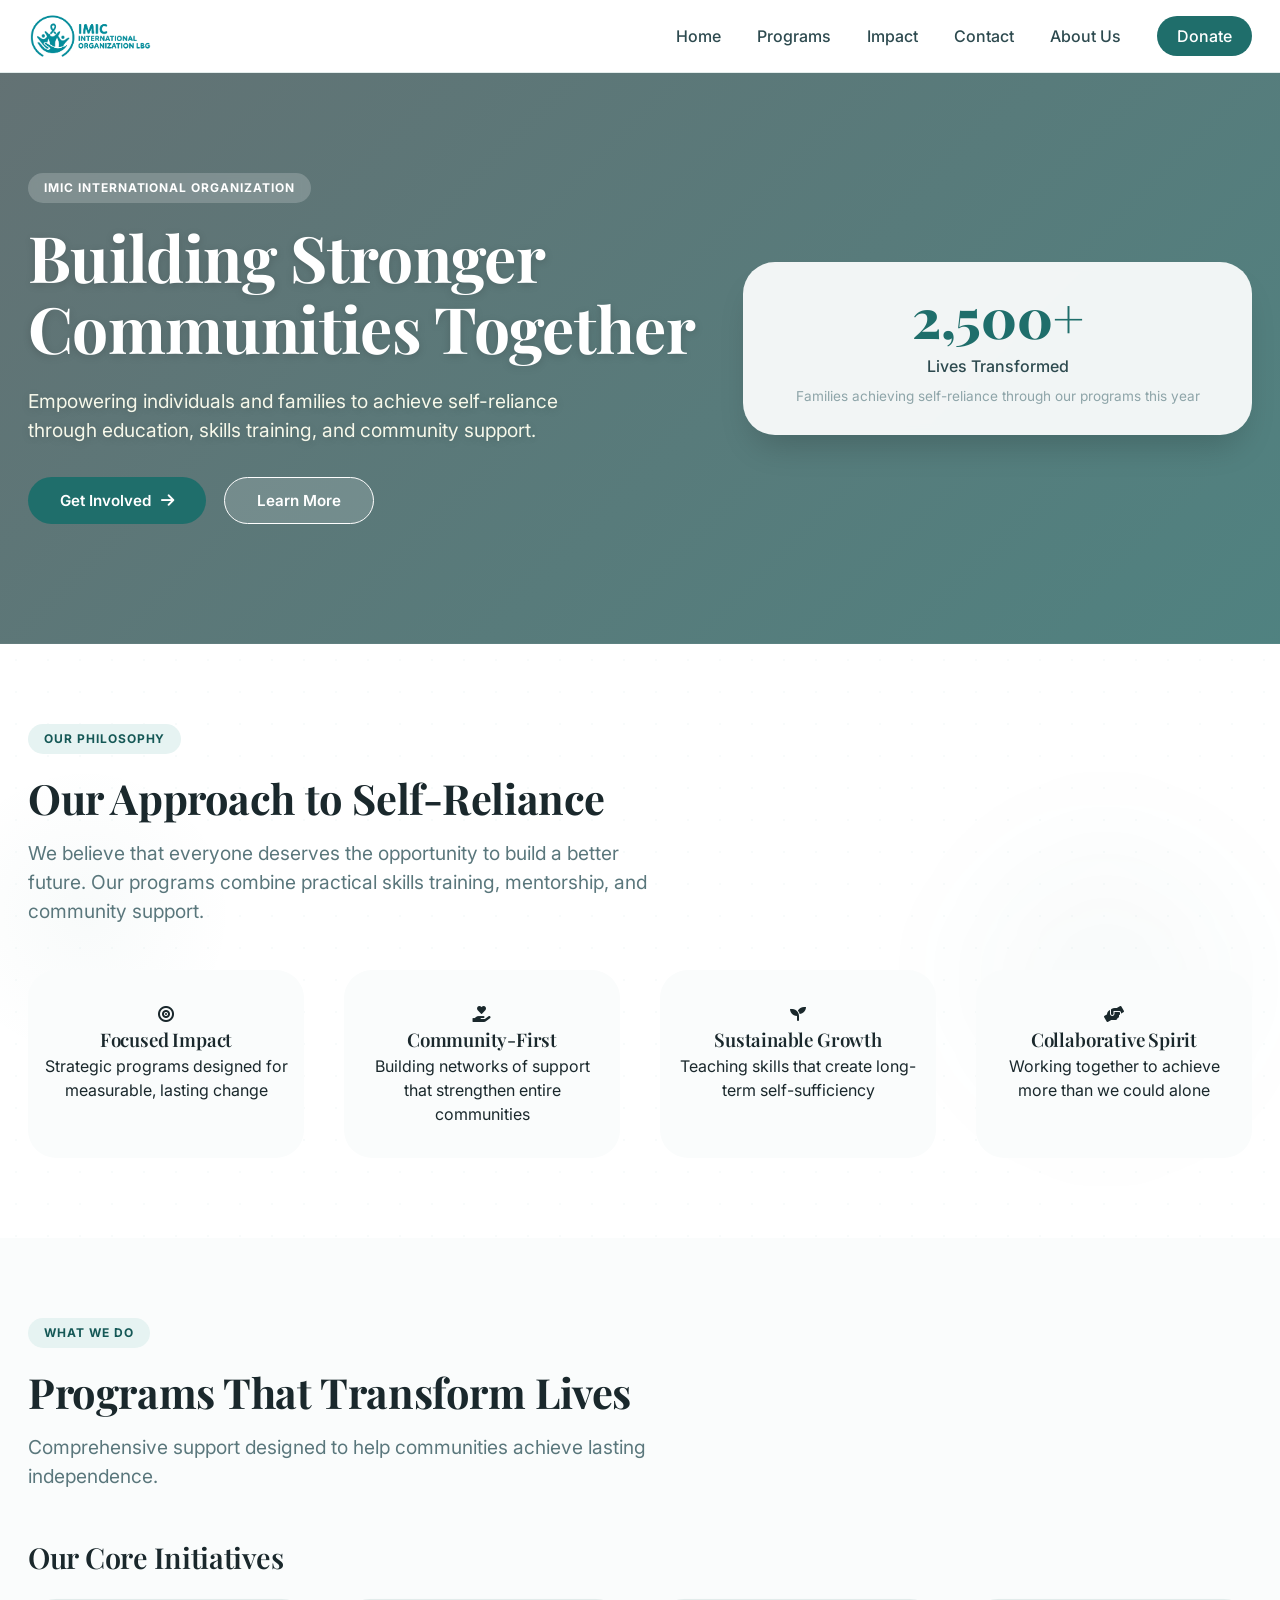
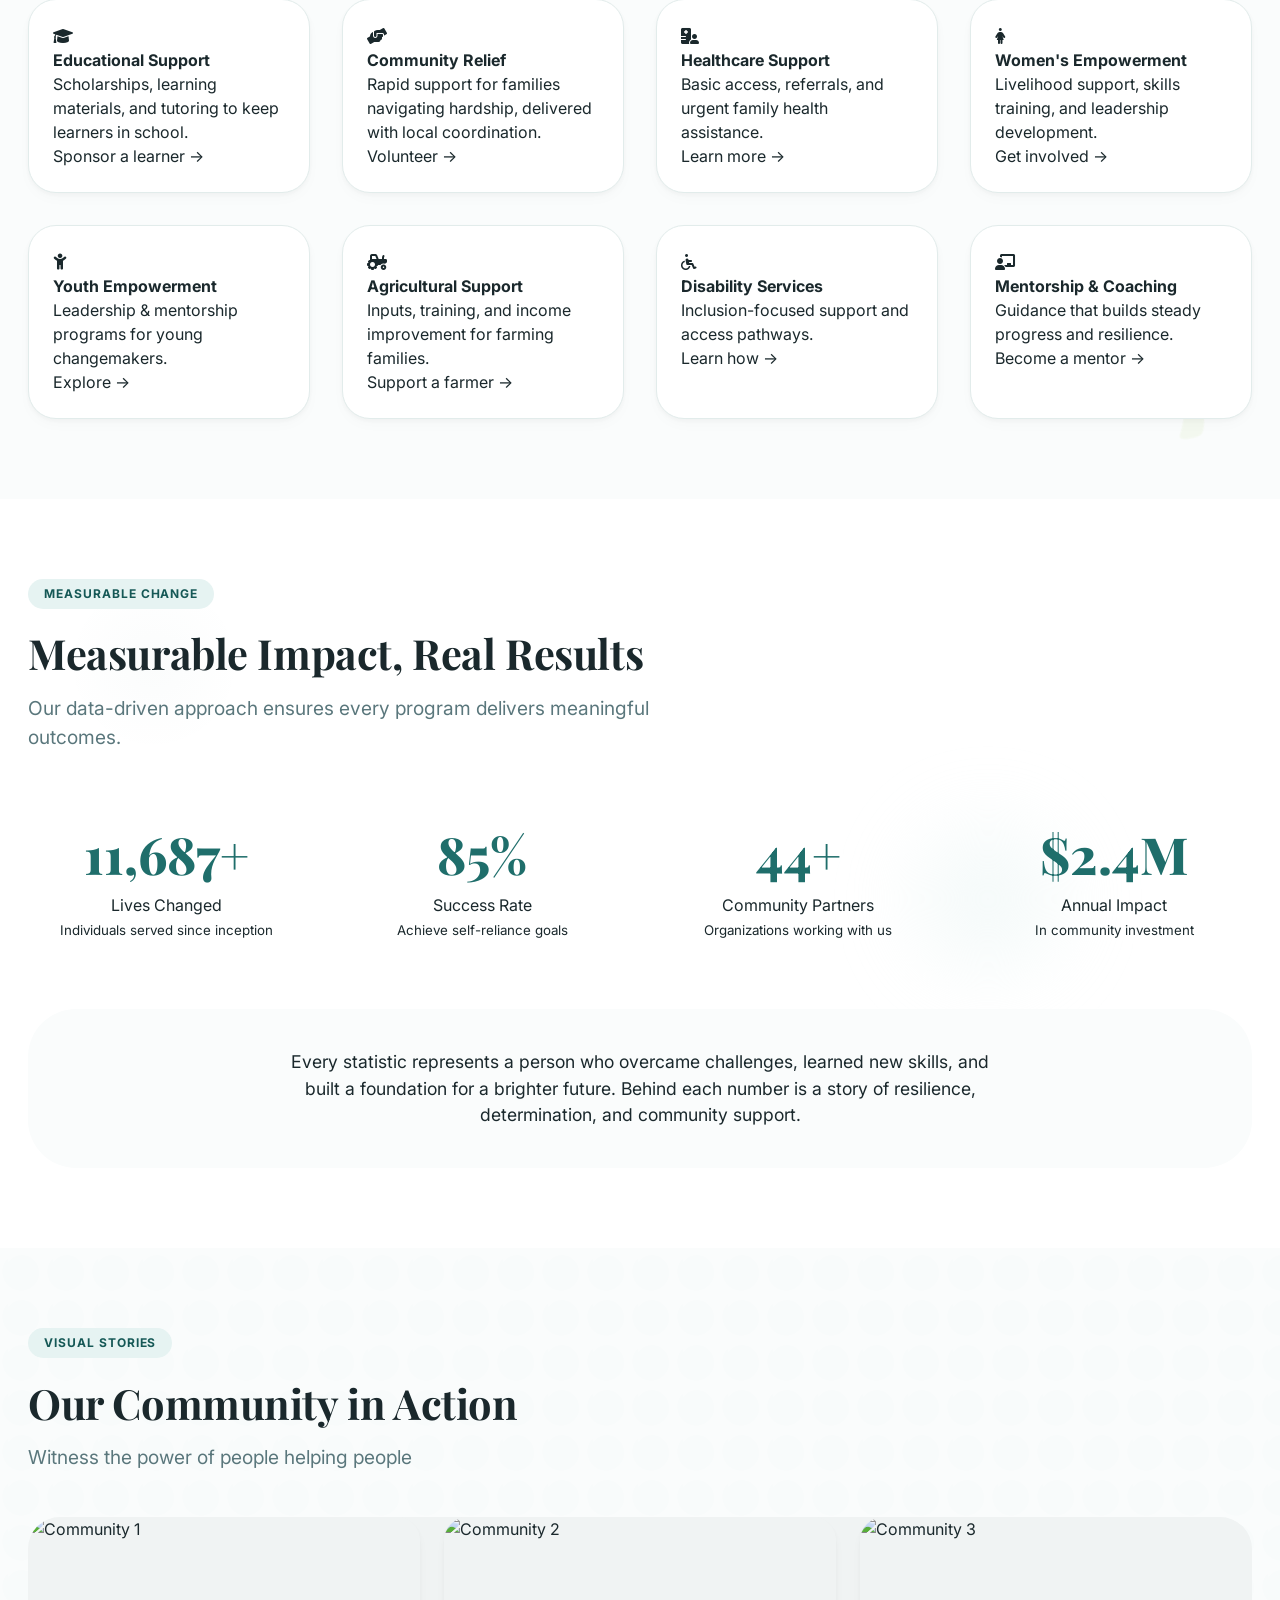
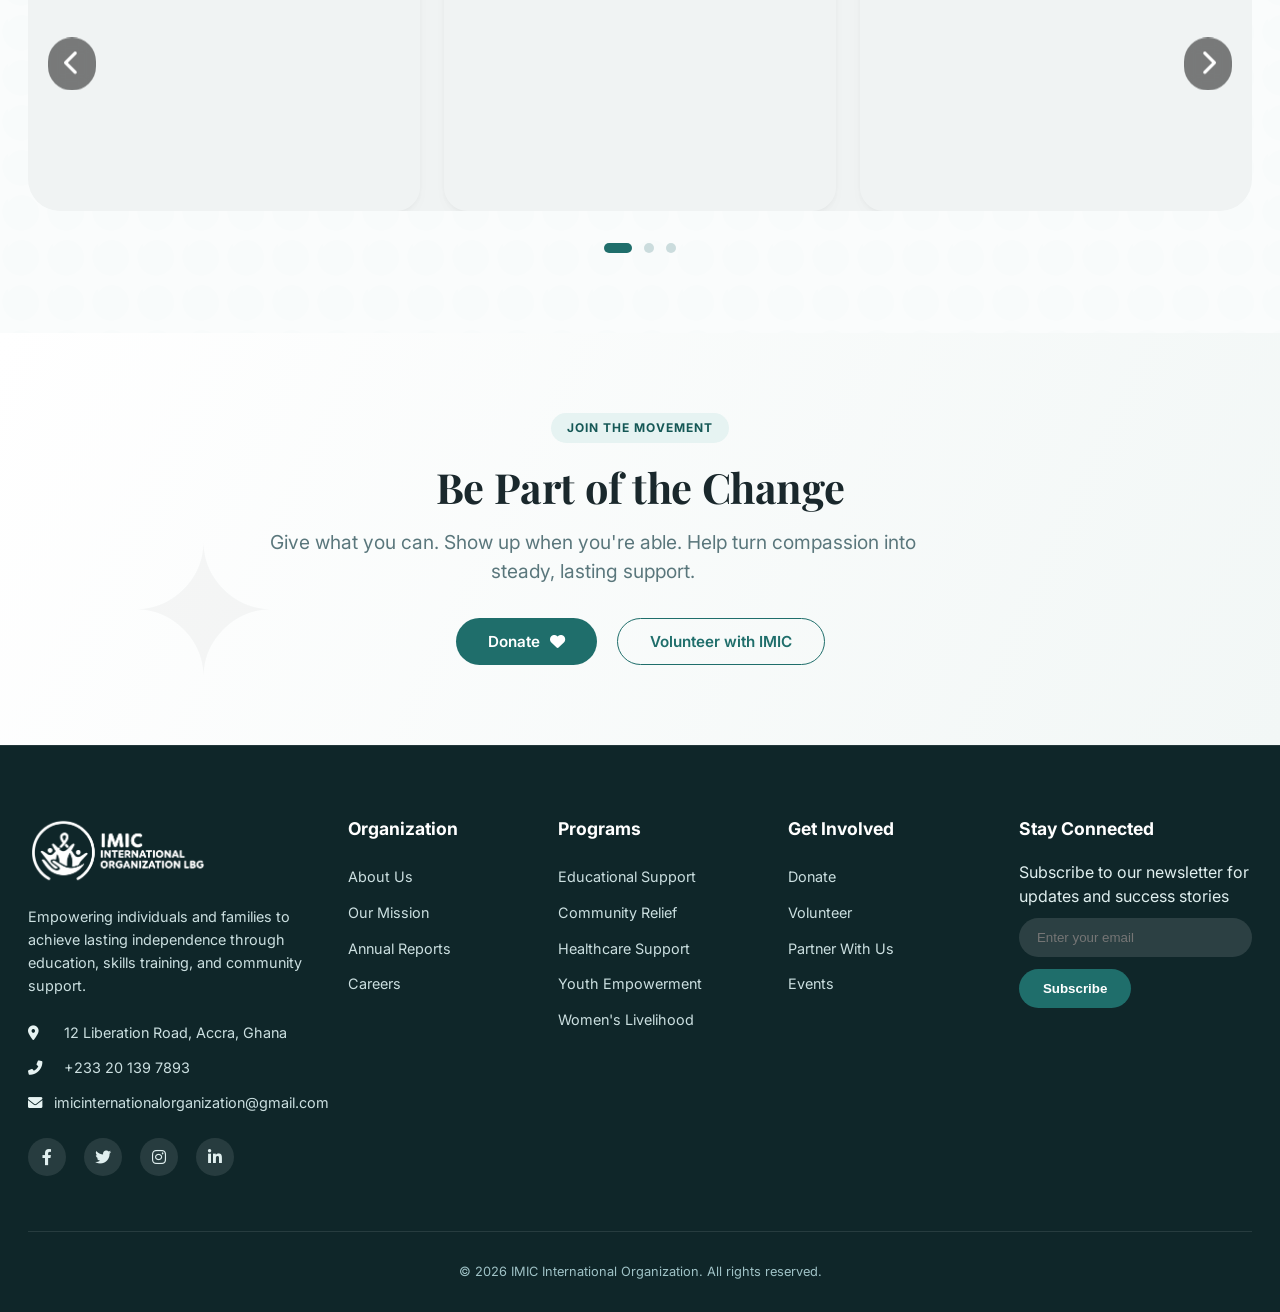
==== index.html @ 5705b81e "v1 of v1" ====
<!DOCTYPE html>
<html lang="en">
<head>
  <meta charset="UTF-8" />
  <meta name="viewport" content="width=device-width, initial-scale=1.0, viewport-fit=cover" />
  <meta name="description" content="IMIC International Organization — Building self-reliance and transforming lives through education, healthcare, and community-driven support." />
  <title>IMIC | Building Stronger Communities Together</title>

  <!-- Google Fonts + Font Awesome -->
  <link rel="preconnect" href="https://fonts.googleapis.com">
  <link rel="preconnect" href="https://fonts.gstatic.com" crossorigin>
  <link href="https://fonts.googleapis.com/css2?family=Inter:opsz,wght@14..32,300;14..32,400;14..32,500;14..32,600;14..32,700;14..32,800&family=Playfair+Display:ital,wght@0,400;0,500;0,600;0,700;1,400&display=swap" rel="stylesheet">
  <link rel="stylesheet" href="https://cdnjs.cloudflare.com/ajax/libs/font-awesome/6.0.0-beta3/css/all.min.css">

  <!-- External Stylesheet -->
  <link rel="stylesheet" href="./styles.css">
</head>
<body>

<!-- ========== NAVIGATION ========== -->
<header class="navbar">
  <div class="container nav-container">
    <div class="logo">
      <a href="#"><img src="./logo-full-colour.png" alt="IMIC Logo"></a>
    </div>
    <button class="mobile-toggle" id="mobileToggle" aria-label="Menu"><i class="fas fa-bars"></i></button>
    <div class="nav-links" id="navLinks">
      <a href="#home">Home</a>
      <a href="#programs">Programs</a>
      <a href="#impact">Impact</a>
      <a href="#contact">Contact</a>
      <a href="#about">About Us</a>
      <a href="#donate" class="donate-nav">Donate</a>
    </div>
  </div>
</header>

<main>
  <!-- HERO -->
  <section id="home" class="hero">
    <div class="container hero-grid" data-reveal>
      <div class="hero-content">
        <div class="badge">IMIC International Organization</div>
        <h1>Building Stronger Communities Together</h1>
        <p>Empowering individuals and families to achieve self-reliance through education, skills training, and community support.</p>
        <div class="hero-buttons">
          <a href="#get-involved" class="btn">Get Involved <i class="fas fa-arrow-right"></i></a>
          <a href="#about" class="btn btn-outline" style="background: rgba(255,255,255,0.15); border-color: white; color: white;">Learn More</a>
        </div>
      </div>
      <div class="hero-stat">
        <div class="stat-number counter" data-target="2500" data-suffix="+">0</div>
        <div class="stat-label">Lives Transformed</div>
        <div class="stat-desc">Families achieving self-reliance through our programs this year</div>
      </div>
    </div>
  </section>

  <!-- APPROACH SECTION with decorative blobs -->
  <section id="about" class="section approach">
    <div class="bg-blob-1"></div>
    <div class="bg-blob-2"></div>
    <div class="container" data-reveal>
      <div class="badge">Our philosophy</div>
      <h2 class="section-title">Our Approach to Self-Reliance</h2>
      <p class="section-sub">We believe that everyone deserves the opportunity to build a better future. Our programs combine practical skills training, mentorship, and community support.</p>
      <div class="approach-grid">
        <div class="approach-card"><i class="fas fa-bullseye"></i><h3>Focused Impact</h3><p>Strategic programs designed for measurable, lasting change</p></div>
        <div class="approach-card"><i class="fas fa-hand-holding-heart"></i><h3>Community-First</h3><p>Building networks of support that strengthen entire communities</p></div>
        <div class="approach-card"><i class="fas fa-seedling"></i><h3>Sustainable Growth</h3><p>Teaching skills that create long-term self-sufficiency</p></div>
        <div class="approach-card"><i class="fas fa-hands-helping"></i><h3>Collaborative Spirit</h3><p>Working together to achieve more than we could alone</p></div>
      </div>
    </div>
  </section>

  <!-- PROGRAMS SECTION -->
  <section id="programs" class="section programs">
    <div class="container" data-reveal>
      <div class="badge">What we do</div>
      <h2 class="section-title">Programs That Transform Lives</h2>
      <p class="section-sub">Comprehensive support designed to help communities achieve lasting independence.</p>
      <h3 style="font-size: 1.8rem; margin: 40px 0 20px;">Our Core Initiatives</h3>
      <div class="programs-grid">
        <div class="program-card"><i class="fas fa-graduation-cap"></i><h4>Educational Support</h4><p>Scholarships, learning materials, and tutoring to keep learners in school.</p><a href="#" class="program-link">Sponsor a learner →</a></div>
        <div class="program-card"><i class="fas fa-hands-helping"></i><h4>Community Relief</h4><p>Rapid support for families navigating hardship, delivered with local coordination.</p><a href="#" class="program-link">Volunteer →</a></div>
        <div class="program-card"><i class="fas fa-hospital-user"></i><h4>Healthcare Support</h4><p>Basic access, referrals, and urgent family health assistance.</p><a href="#" class="program-link">Learn more →</a></div>
        <div class="program-card"><i class="fas fa-female"></i><h4>Women's Empowerment</h4><p>Livelihood support, skills training, and leadership development.</p><a href="#" class="program-link">Get involved →</a></div>
        <div class="program-card"><i class="fas fa-child"></i><h4>Youth Empowerment</h4><p>Leadership & mentorship programs for young changemakers.</p><a href="#" class="program-link">Explore →</a></div>
        <div class="program-card"><i class="fas fa-tractor"></i><h4>Agricultural Support</h4><p>Inputs, training, and income improvement for farming families.</p><a href="#" class="program-link">Support a farmer →</a></div>
        <div class="program-card"><i class="fas fa-wheelchair"></i><h4>Disability Services</h4><p>Inclusion-focused support and access pathways.</p><a href="#" class="program-link">Learn how →</a></div>
        <div class="program-card"><i class="fas fa-chalkboard-user"></i><h4>Mentorship & Coaching</h4><p>Guidance that builds steady progress and resilience.</p><a href="#" class="program-link">Become a mentor →</a></div>
      </div>
    </div>
  </section>

  <!-- IMPACT METRICS -->
  <section id="impact" class="section impact-stats">
    <div class="bg-blob-3"></div>
    <div class="container" data-reveal>
      <div class="badge">Measurable change</div>
      <h2 class="section-title">Measurable Impact, Real Results</h2>
      <p class="section-sub">Our data-driven approach ensures every program delivers meaningful outcomes.</p>
      <div class="stats-container">
        <div class="stat-block"><div class="stat-main counter" data-target="12000" data-suffix="+">0</div><div>Lives Changed</div><small>Individuals served since inception</small></div>
        <div class="stat-block"><div class="stat-main counter" data-target="87" data-suffix="%">0</div><div>Success Rate</div><small>Achieve self-reliance goals</small></div>
        <div class="stat-block"><div class="stat-main counter" data-target="45" data-suffix="+">0</div><div>Community Partners</div><small>Organizations working with us</small></div>
        <div class="stat-block"><div class="stat-main">$2.4M</div><div>Annual Impact</div><small>In community investment</small></div>
      </div>
      <div class="impact-note">
        <p style="font-size: 1.1rem; max-width: 700px; margin: 0 auto;">Every statistic represents a person who overcame challenges, learned new skills, and built a foundation for a brighter future. Behind each number is a story of resilience, determination, and community support.</p>
      </div>
    </div>
  </section>

  <!-- GALLERY CAROUSEL -->
  <section class="section gallery">
    <div class="container" data-reveal>
      <div class="badge">Visual stories</div>
      <h2 class="section-title">Our Community in Action</h2>
      <p class="section-sub">Witness the power of people helping people</p>
      <div class="carousel-wrapper">
        <div class="carousel-track-container">
          <div class="carousel-track" id="carouselTrack"></div>
        </div>
        <button class="carousel-btn carousel-btn-prev" id="prevCarouselBtn"><i class="fas fa-chevron-left"></i></button>
        <button class="carousel-btn carousel-btn-next" id="nextCarouselBtn"><i class="fas fa-chevron-right"></i></button>
      </div>
      <div class="carousel-dots" id="carouselDots"></div>
    </div>
  </section>

  <!-- CTA SECTION -->
  <section id="get-involved" class="section cta-section">
    <div class="container cta-box" data-reveal>
      <div class="badge" style="background: var(--accent-light);">Join the movement</div>
      <h2 class="section-title">Be Part of the Change</h2>
      <p class="section-sub" style="margin-bottom: 2rem;">Give what you can. Show up when you're able. Help turn compassion into steady, lasting support.</p>
      <div id="donate" style="display: flex; gap: 20px; justify-content: center; flex-wrap: wrap;">
        <a href="#contact" class="btn">Donate <i class="fas fa-heart"></i></a>
        <a href="#contact" class="btn btn-outline">Volunteer with IMIC</a>
      </div>
    </div>
  </section>
</main>

<!-- FOOTER -->
<footer id="contact" class="site-footer">
  <div class="container">
    <div class="footer-grid-modern">
      <div class="footer-brand">
        <img src="./logo-white.png" alt="IMIC Logo">
        <p>Empowering individuals and families to achieve lasting independence through education, skills training, and community support.</p>
        <div class="contact-info">
          <p><i class="fas fa-map-marker-alt"></i> 12 Liberation Road, Accra, Ghana</p>
          <p><i class="fas fa-phone-alt"></i> +233 20 139 7893</p>
          <p><i class="fas fa-envelope"></i> imicinternationalorganization@gmail.com</p>
        </div>
        <div class="social-icons">
          <a href="#" target="_blank"><i class="fab fa-facebook-f"></i></a>
          <a href="#" target="_blank"><i class="fab fa-twitter"></i></a>
          <a href="#" target="_blank"><i class="fab fa-instagram"></i></a>
          <a href="#" target="_blank"><i class="fab fa-linkedin-in"></i></a>
        </div>
      </div>
      <div class="footer-col"><h4>Organization</h4><a href="#about">About Us</a><a href="#impact">Our Mission</a><a href="#impact">Annual Reports</a><a href="#contact">Careers</a></div>
      <div class="footer-col"><h4>Programs</h4><a href="#programs">Educational Support</a><a href="#programs">Community Relief</a><a href="#programs">Healthcare Support</a><a href="#programs">Youth Empowerment</a><a href="#programs">Women's Livelihood</a></div>
      <div class="footer-col"><h4>Get Involved</h4><a href="#donate">Donate</a><a href="#get-involved">Volunteer</a><a href="#contact">Partner With Us</a><a href="#get-involved">Events</a></div>
      <div class="footer-newsletter"><h4>Stay Connected</h4><p>Subscribe to our newsletter for updates and success stories</p><div class="newsletter-form"><input type="email" placeholder="Enter your email" id="newsEmail"><button id="subscribeBtn">Subscribe</button></div></div>
    </div>
    <div class="footer-bottom"><div>© <span id="year"></span> IMIC International Organization. All rights reserved.</div></div>
  </div>
</footer>

<!-- External Script -->
<script src="./script.js"></script>

</body>
</html>
---- styles.css ----
/* ---------- RESET & VARIABLES ---------- */
* {
  margin: 0;
  padding: 0;
  box-sizing: border-box;
}

:root {
  --bg-white: #ffffff;
  --bg-soft: #fafcfc;
  --accent: #1f6e6b;
  --accent-dark: #155856;
  --accent-light: #e6f3f2;
  --ink: #1a282c;
  --ink-light: #2d4a4f;
  --muted: #5a777c;
  --muted-soft: #8ea5a9;
  --border: #e2eceb;
  --shadow-sm: 0 6px 14px rgba(0, 0, 0, 0.02), 0 2px 4px rgba(0, 0, 0, 0.03);
  --shadow-md: 0 20px 35px -12px rgba(0, 0, 0, 0.08);
  --radius-card: 28px;
  --radius-btn: 60px;
  --footer-dark: #0f2629;
}

body {
  font-family: 'Inter', system-ui, -apple-system, sans-serif;
  background: var(--bg-white);
  color: var(--ink);
  line-height: 1.5;
  scroll-behavior: smooth;
}

img {
  max-width: 100%;
  display: block;
  object-fit: cover;
}

a {
  text-decoration: none;
  color: inherit;
}

.container {
  max-width: 1280px;
  margin: 0 auto;
  padding: 0 28px;
  position: relative;
  z-index: 2;
}

/* Typography */
h1, h2, h3, .serif-heading {
  font-family: 'Playfair Display', Georgia, serif;
  font-weight: 600;
  letter-spacing: -0.01em;
}

.badge {
  display: inline-block;
  background: var(--accent-light);
  color: var(--accent-dark);
  font-size: 0.75rem;
  font-weight: 700;
  text-transform: uppercase;
  letter-spacing: 0.08em;
  padding: 6px 16px;
  border-radius: 40px;
  margin-bottom: 1.2rem;
}

.section {
  padding: 80px 0;
  position: relative;
  overflow: hidden;
}

.section-title {
  font-size: 2.6rem;
  font-weight: 700;
  line-height: 1.2;
  margin-bottom: 1rem;
  color: var(--ink);
}

.section-sub {
  font-size: 1.2rem;
  color: var(--muted);
  max-width: 650px;
  margin-bottom: 2.8rem;
}

/* Buttons */
.btn {
  display: inline-flex;
  align-items: center;
  gap: 10px;
  background: var(--accent);
  color: white;
  font-weight: 600;
  padding: 12px 32px;
  border-radius: var(--radius-btn);
  transition: all 0.25s;
  border: none;
  cursor: pointer;
  font-size: 0.95rem;
  line-height: 1.4;
}

.btn-outline {
  background: transparent;
  color: var(--accent);
  border: 1.5px solid var(--accent);
}

.btn-outline:hover {
  background: rgba(31, 110, 107, 0.06);
  transform: translateY(-2px);
}

.btn-light {
  background: white;
  color: var(--accent-dark);
  box-shadow: var(--shadow-sm);
}

.btn-light:hover {
  background: var(--bg-soft);
  transform: translateY(-2px);
}

.btn:hover {
  background: var(--accent-dark);
  transform: translateY(-2px);
}

/* ----- NAVBAR ----- */
.navbar {
  position: sticky;
  top: 0;
  background: rgba(255, 255, 255, 0.92);
  backdrop-filter: blur(14px);
  z-index: 100;
  border-bottom: 1px solid var(--border);
  padding: 12px 0;
}

.nav-container {
  display: flex;
  justify-content: space-between;
  align-items: center;
  flex-wrap: wrap;
}

.logo {
  display: flex;
  align-items: center;
}

.logo img {
  height: 48px;
  width: auto;
  max-width: 180px;
  object-fit: contain;
}

.nav-links {
  display: flex;
  gap: 36px;
  align-items: center;
}

.nav-links a {
  font-weight: 500;
  color: var(--ink-light);
  transition: color 0.2s;
}

.nav-links a:hover {
  color: var(--accent);
}

.donate-nav {
  background: var(--accent);
  color: white !important;
  padding: 8px 20px;
  border-radius: 40px;
  font-weight: 600;
}

.donate-nav:hover {
  background: var(--accent-dark);
  transform: translateY(-1px);
}

.mobile-toggle {
  display: none;
  font-size: 1.6rem;
  background: none;
  border: none;
  color: var(--ink);
  cursor: pointer;
}

/* ----- HERO ----- */
.hero {
  background: linear-gradient(135deg, rgba(15,38,41,0.65) 0%, rgba(21,88,86,0.75) 100%), url('https://images.pexels.com/photos/30415852/pexels-photo-30415852.jpeg');
  background-size: cover;
  background-position: center 35%;
  background-repeat: no-repeat;
  padding: 100px 0 120px;
  position: relative;
  color: white;
}

.hero .badge {
  background: rgba(255, 255, 255, 0.2);
  color: white;
  backdrop-filter: blur(4px);
}

.hero-content h1,
.hero-content p {
  color: white;
  text-shadow: 0 2px 8px rgba(0,0,0,0.15);
}

.hero-content p {
  color: rgba(255,255,240,0.95);
}

.hero-stat {
  background: rgba(255, 255, 255, 0.92);
  backdrop-filter: blur(4px);
  border: none;
  box-shadow: 0 20px 35px -12px rgba(0, 0, 0, 0.2);
}

.hero-grid {
  display: flex;
  flex-wrap: wrap;
  align-items: center;
  justify-content: space-between;
  gap: 48px;
}

.hero-content {
  flex: 1.2;
}

.hero-content h1 {
  font-size: clamp(42px, 5vw, 68px);
  font-weight: 700;
  line-height: 1.1;
  margin-bottom: 24px;
}

.hero-content p {
  font-size: 1.2rem;
  max-width: 550px;
  margin-bottom: 32px;
}

.hero-buttons {
  display: flex;
  flex-wrap: wrap;
  gap: 18px;
}

.hero-stat {
  flex: 0.8;
  padding: 28px 32px;
  border-radius: 32px;
  text-align: center;
}

.stat-number {
  font-family: 'Playfair Display', serif;
  font-size: 3.4rem;
  font-weight: 800;
  color: var(--accent);
  line-height: 1;
}

.stat-label {
  font-weight: 500;
  color: var(--ink-light);
  margin-top: 10px;
}

.stat-desc {
  font-size: 0.85rem;
  color: var(--muted-soft);
  margin-top: 8px;
}

/* ----- DECORATIVE ILLUSTRATIONS (subtle organic shapes & patterns) ----- */
.bg-blob-1 {
  position: absolute;
  top: 20%;
  left: -5%;
  width: 300px;
  height: 300px;
  background: radial-gradient(circle, rgba(31,110,107,0.03) 0%, rgba(31,110,107,0) 70%);
  border-radius: 50%;
  z-index: 0;
  pointer-events: none;
}

.bg-blob-2 {
  position: absolute;
  bottom: 10%;
  right: -2%;
  width: 400px;
  height: 400px;
  background: radial-gradient(circle, rgba(31,110,107,0.04) 0%, rgba(31,110,107,0) 70%);
  border-radius: 60% 40% 50% 50%;
  filter: blur(40px);
  z-index: 0;
  pointer-events: none;
}

.bg-blob-3 {
  position: absolute;
  top: 40%;
  right: 15%;
  width: 200px;
  height: 200px;
  background: radial-gradient(circle, rgba(230,243,242,0.5) 0%, rgba(230,243,242,0) 80%);
  border-radius: 50%;
  filter: blur(30px);
  z-index: 0;
}

.wave-divider {
  position: absolute;
  bottom: 0;
  left: 0;
  width: 100%;
  height: 60px;
  background: url('data:image/svg+xml;utf8,<svg xmlns="http://www.w3.org/2000/svg" viewBox="0 0 1200 120" preserveAspectRatio="none"><path d="M0,0V46.29c47.79,22.2,103.59,32.17,158,28,70.36-5.37,136.33-33.31,206.8-37.5C438.64,32.43,512.34,53.67,583,72.05c69.27,18,138.3,24.88,209.4,13.08,36.15-6,69.85-17.84,104.45-29.34C989.49,25,1113-14.29,1200,52.47V0Z" fill="%23fafcfc" opacity="0.6"></path></svg>');
  background-size: cover;
  background-repeat: no-repeat;
  pointer-events: none;
  z-index: 1;
}

/* approach section subtle pattern */
.approach::before {
  content: '';
  position: absolute;
  top: 0;
  left: 0;
  width: 100%;
  height: 100%;
  background-image: radial-gradient(var(--accent-light) 1px, transparent 1px);
  background-size: 32px 32px;
  opacity: 0.3;
  pointer-events: none;
  z-index: 0;
}

/* Programs section leaf / abstract illustration */
.programs::after {
  content: '🌱';
  font-size: 140px;
  position: absolute;
  bottom: 20px;
  right: 20px;
  opacity: 0.06;
  pointer-events: none;
  transform: rotate(-10deg);
  font-family: monospace;
}

/* Impact section small floating circles */
.impact-stats {
  position: relative;
}
.impact-stats::before {
  content: '';
  position: absolute;
  top: 10%;
  left: 5%;
  width: 180px;
  height: 180px;
  background: radial-gradient(circle, rgba(31,110,107,0.02) 0%, transparent 70%);
  border-radius: 50%;
  z-index: 0;
}

/* gallery section soft brush stroke */
.gallery::before {
  content: '';
  position: absolute;
  bottom: 0;
  left: 0;
  width: 100%;
  height: 100%;
  background: url('data:image/svg+xml;utf8,<svg xmlns="http://www.w3.org/2000/svg" viewBox="0 0 200 200" opacity="0.05"><path fill="%231f6e6b" d="M42.5,58.3c8.5-11,19.2-18.4,32.5-22.6c13.2-4.2,27.1-4.8,40.5-1.4c13.4,3.4,25.5,10.5,35.1,20.5c9.6,10,16.8,22.4,20.5,36c3.7,13.6,3.5,28.4-0.5,41.8c-4,13.4-11.5,25.2-21.5,34.5c-10,9.3-22.2,16.2-35.9,19.5c-13.7,3.3-28.7,3-42.5-0.8c-13.8-3.8-26-11.2-36-21.5c-10-10.3-17.3-23.2-21-37.5c-3.7-14.3-3.7-30,0-44c3.7-14,11-26.4,21.5-36C32,68,36.5,62.5,42.5,58.3z"/></svg>') repeat;
  background-size: 45px;
  pointer-events: none;
  opacity: 0.2;
  z-index: 0;
}

/* Approach Section (4 pillars) */
.approach {
  background: var(--bg-white);
  position: relative;
}

.approach-grid {
  display: grid;
  grid-template-columns: repeat(auto-fit, minmax(240px, 1fr));
  gap: 40px;
  margin-top: 20px;
  position: relative;
  z-index: 2;
}

.approach-card {
  text-align: center;
  padding: 32px 16px;
  background: var(--bg-soft);
  border-radius: 28px;
  transition: all 0.25s;
  backdrop-filter: blur(2px);
}

/* Programs Section */
.programs {
  background: var(--bg-soft);
  position: relative;
}

.programs-grid {
  display: grid;
  grid-template-columns: repeat(auto-fill, minmax(280px, 1fr));
  gap: 32px;
  margin-top: 16px;
  position: relative;
  z-index: 2;
}

.program-card {
  background: white;
  border-radius: 28px;
  padding: 24px;
  box-shadow: var(--shadow-sm);
  border: 1px solid var(--border);
  transition: all 0.25s;
}

/* Impact Metrics */
.impact-stats {
  background: white;
  position: relative;
}

.stats-container {
  display: grid;
  grid-template-columns: repeat(auto-fit, minmax(200px, 1fr));
  gap: 40px;
  text-align: center;
  margin: 40px 0 20px;
  position: relative;
  z-index: 2;
}

.stat-block {
  padding: 20px;
}

.stat-main {
  font-family: 'Playfair Display', serif;
  font-size: 3.2rem;
  font-weight: 800;
  color: var(--accent);
}

.impact-note {
  background: var(--bg-soft);
  border-radius: 48px;
  padding: 40px;
  margin-top: 48px;
  text-align: center;
  position: relative;
  z-index: 2;
}

/* GALLERY CAROUSEL */
.gallery {
  background: var(--bg-soft);
  position: relative;
}

.carousel-wrapper {
  position: relative;
  width: 100%;
  overflow: hidden;
  border-radius: 32px;
  background: #f0f3f3;
  margin-top: 20px;
  z-index: 2;
}

.carousel-track {
  display: flex;
  transition: transform 0.5s cubic-bezier(0.2, 0.9, 0.4, 1);
  gap: 24px;
}

.carousel-slide {
  flex: 0 0 calc((100% - 48px) / 3);
  aspect-ratio: 4 / 3;
  border-radius: 24px;
  overflow: hidden;
  box-shadow: var(--shadow-sm);
}

.carousel-slide img {
  width: 100%;
  height: 100%;
  object-fit: cover;
  transition: transform 0.4s;
}

.carousel-btn {
  position: absolute;
  top: 50%;
  transform: translateY(-50%);
  background: rgba(0, 0, 0, 0.5);
  backdrop-filter: blur(8px);
  color: white;
  border: none;
  font-size: 1.6rem;
  cursor: pointer;
  padding: 12px 16px;
  border-radius: 60px;
  transition: all 0.2s;
  z-index: 5;
}

.carousel-btn:hover {
  background: var(--accent);
}

.carousel-btn-prev { left: 20px; }
.carousel-btn-next { right: 20px; }

.carousel-dots {
  display: flex;
  justify-content: center;
  gap: 12px;
  margin-top: 32px;
  z-index: 2;
  position: relative;
}

.dot {
  width: 10px;
  height: 10px;
  background: #cbdcdd;
  border-radius: 50%;
  cursor: pointer;
}

.dot.active {
  background: var(--accent);
  width: 28px;
  border-radius: 12px;
}

/* Responsive carousel */
@media (max-width: 1000px) {
  .carousel-slide { flex: 0 0 calc((100% - 24px) / 2); }
}
@media (max-width: 700px) {
  .carousel-slide { flex: 0 0 100%; }
  .carousel-btn { font-size: 1.2rem; padding: 8px 12px; }
}

/* CTA Section */
.cta-section {
  background: linear-gradient(115deg, #ffffff 0%, #f2f7f6 100%);
  text-align: center;
  position: relative;
}
.cta-section::after {
  content: '✦';
  font-size: 180px;
  position: absolute;
  bottom: 0;
  left: 10%;
  opacity: 0.03;
  pointer-events: none;
  font-weight: 100;
}

.cta-box {
  max-width: 800px;
  margin: 0 auto;
  position: relative;
  z-index: 2;
}

/* FOOTER */
.site-footer {
  background: var(--footer-dark);
  color: #e0efef;
  padding: 70px 0 30px;
  border-top: 1px solid rgba(255, 255, 255, 0.08);
}

.footer-grid-modern {
  display: grid;
  grid-template-columns: 1.3fr 0.8fr 0.9fr 0.9fr 1.1fr;
  gap: 40px;
  margin-bottom: 55px;
}

.footer-brand img {
  max-width: 180px;
  height: auto;
  margin-bottom: 20px;
  object-fit: contain;
}

.footer-brand p {
  line-height: 1.6;
  margin-bottom: 24px;
  color: #cbdfe0;
  font-size: 0.9rem;
  max-width: 280px;
}

.contact-info p {
  display: flex;
  align-items: center;
  gap: 12px;
  margin-bottom: 12px;
  font-size: 0.9rem;
  color: #cbdfe0;
}

.contact-info i {
  width: 24px;
  color: var(--accent-light);
}

.footer-col h4 {
  font-size: 1.1rem;
  font-weight: 700;
  margin-bottom: 24px;
  color: white;
}

.footer-col a {
  display: block;
  color: #cbdfe0;
  margin-bottom: 14px;
  font-size: 0.9rem;
}

.footer-col a:hover { color: white; transform: translateX(3px); display: inline-block; }

.footer-newsletter h4 {
  font-size: 1.1rem;
  font-weight: 700;
  margin-bottom: 18px;
  color: white;
}

.newsletter-form {
  display: flex;
  flex-wrap: wrap;
  gap: 12px;
  margin-top: 10px;
}

.newsletter-form input {
  flex: 1;
  padding: 12px 18px;
  border-radius: 60px;
  border: none;
  background: rgba(255, 255, 255, 0.12);
  color: white;
}

.newsletter-form button {
  background: var(--accent);
  border: none;
  padding: 12px 24px;
  border-radius: 60px;
  color: white;
  font-weight: 600;
  cursor: pointer;
}

.social-icons {
  display: flex;
  gap: 18px;
  margin-top: 24px;
}

.social-icons a {
  background: rgba(255, 255, 255, 0.1);
  width: 38px;
  height: 38px;
  border-radius: 50%;
  display: inline-flex;
  align-items: center;
  justify-content: center;
  transition: all 0.25s;
}

.social-icons a:hover {
  background: var(--accent);
  transform: translateY(-3px);
}

.footer-bottom {
  border-top: 1px solid rgba(255, 255, 255, 0.1);
  padding-top: 30px;
  text-align: center;
  font-size: 0.8rem;
  color: #9fc2c6;
}

/* Responsive */
@media (max-width: 1100px) { .footer-grid-modern { grid-template-columns: repeat(2, 1fr); gap: 40px; } }
@media (max-width: 760px) { .footer-grid-modern { grid-template-columns: 1fr; } }
@media (max-width: 900px) {
  .nav-links {
    display: none;
    flex-direction: column;
    width: 100%;
    background: white;
    padding: 24px;
    border-radius: 28px;
    margin-top: 20px;
  }
  .nav-links.show { display: flex; }
  .mobile-toggle { display: block; }
  .hero-grid { flex-direction: column; }
  .section-title { font-size: 2rem; }
}

/* Reveal animation */
[data-reveal] {
  opacity: 0;
  transform: translateY(20px);
  transition: opacity 0.7s ease, transform 0.7s ease;
}
.revealed { opacity: 1; transform: translateY(0); }
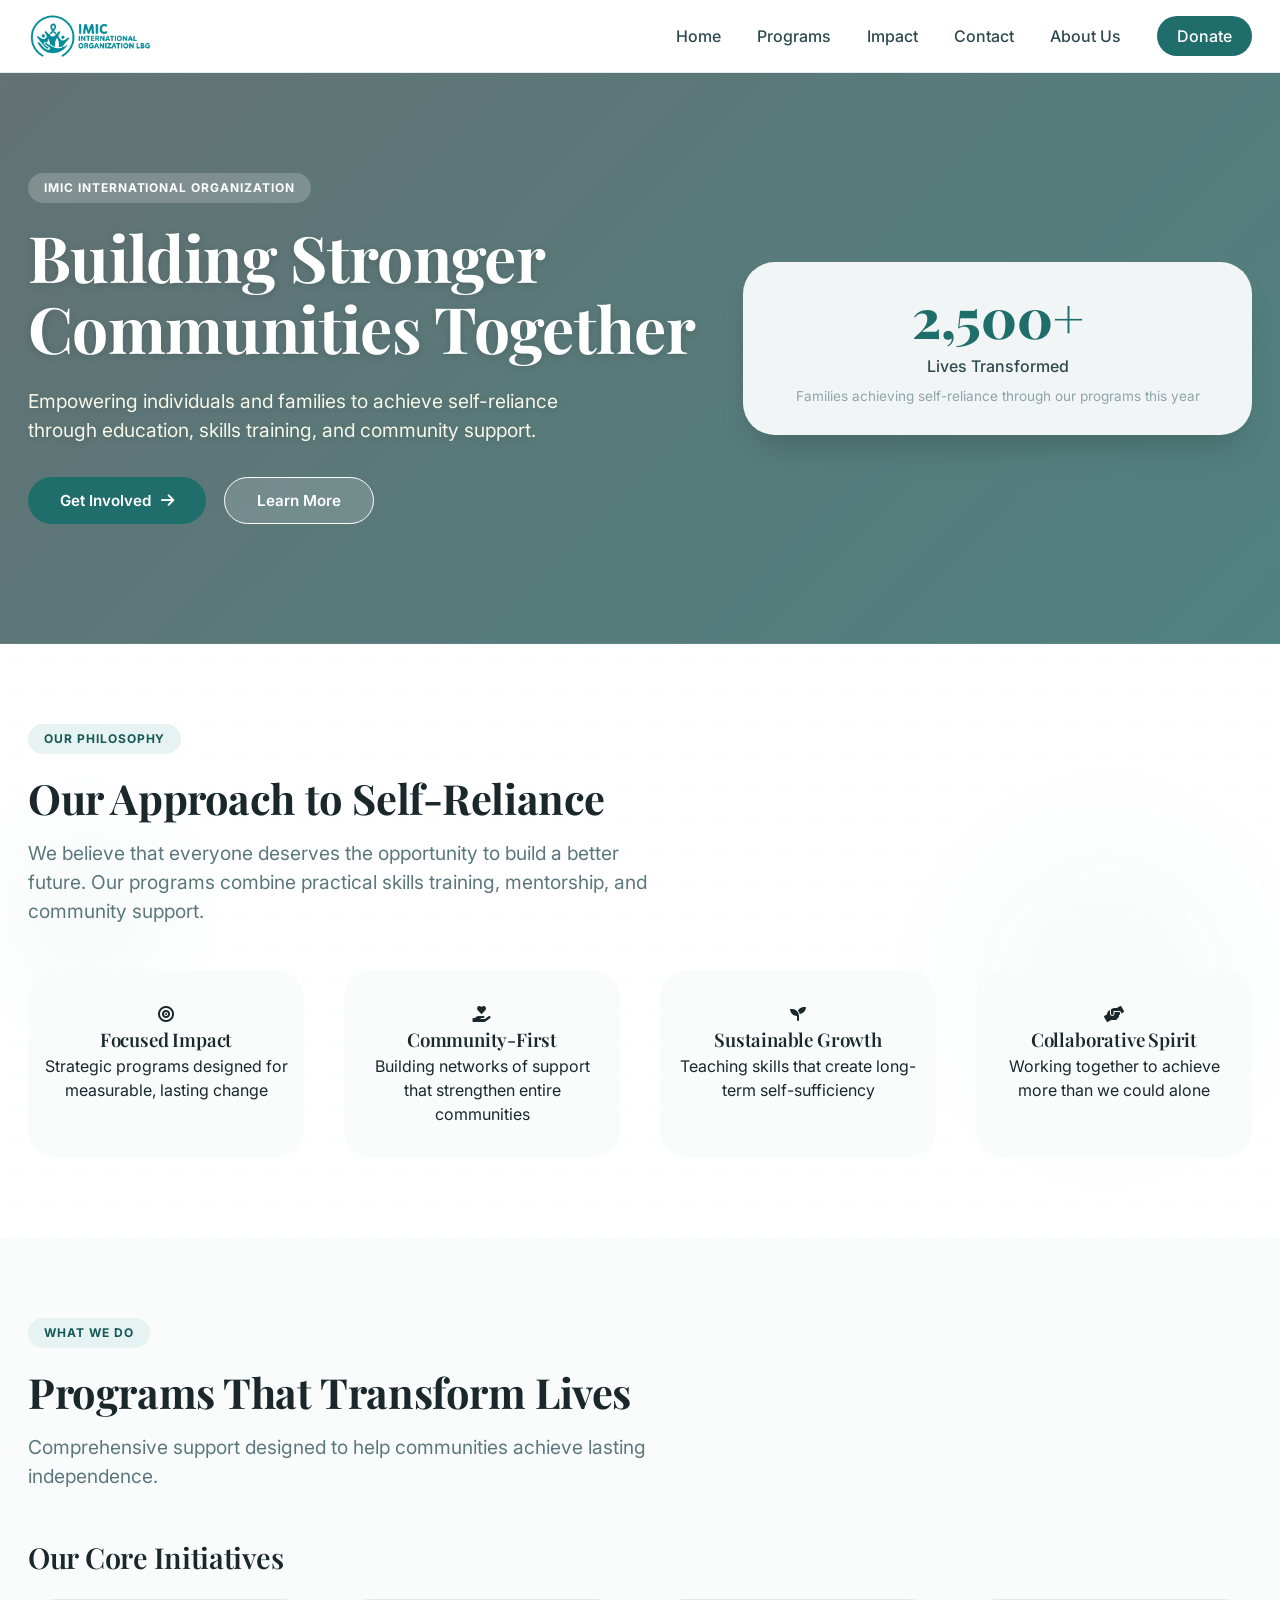
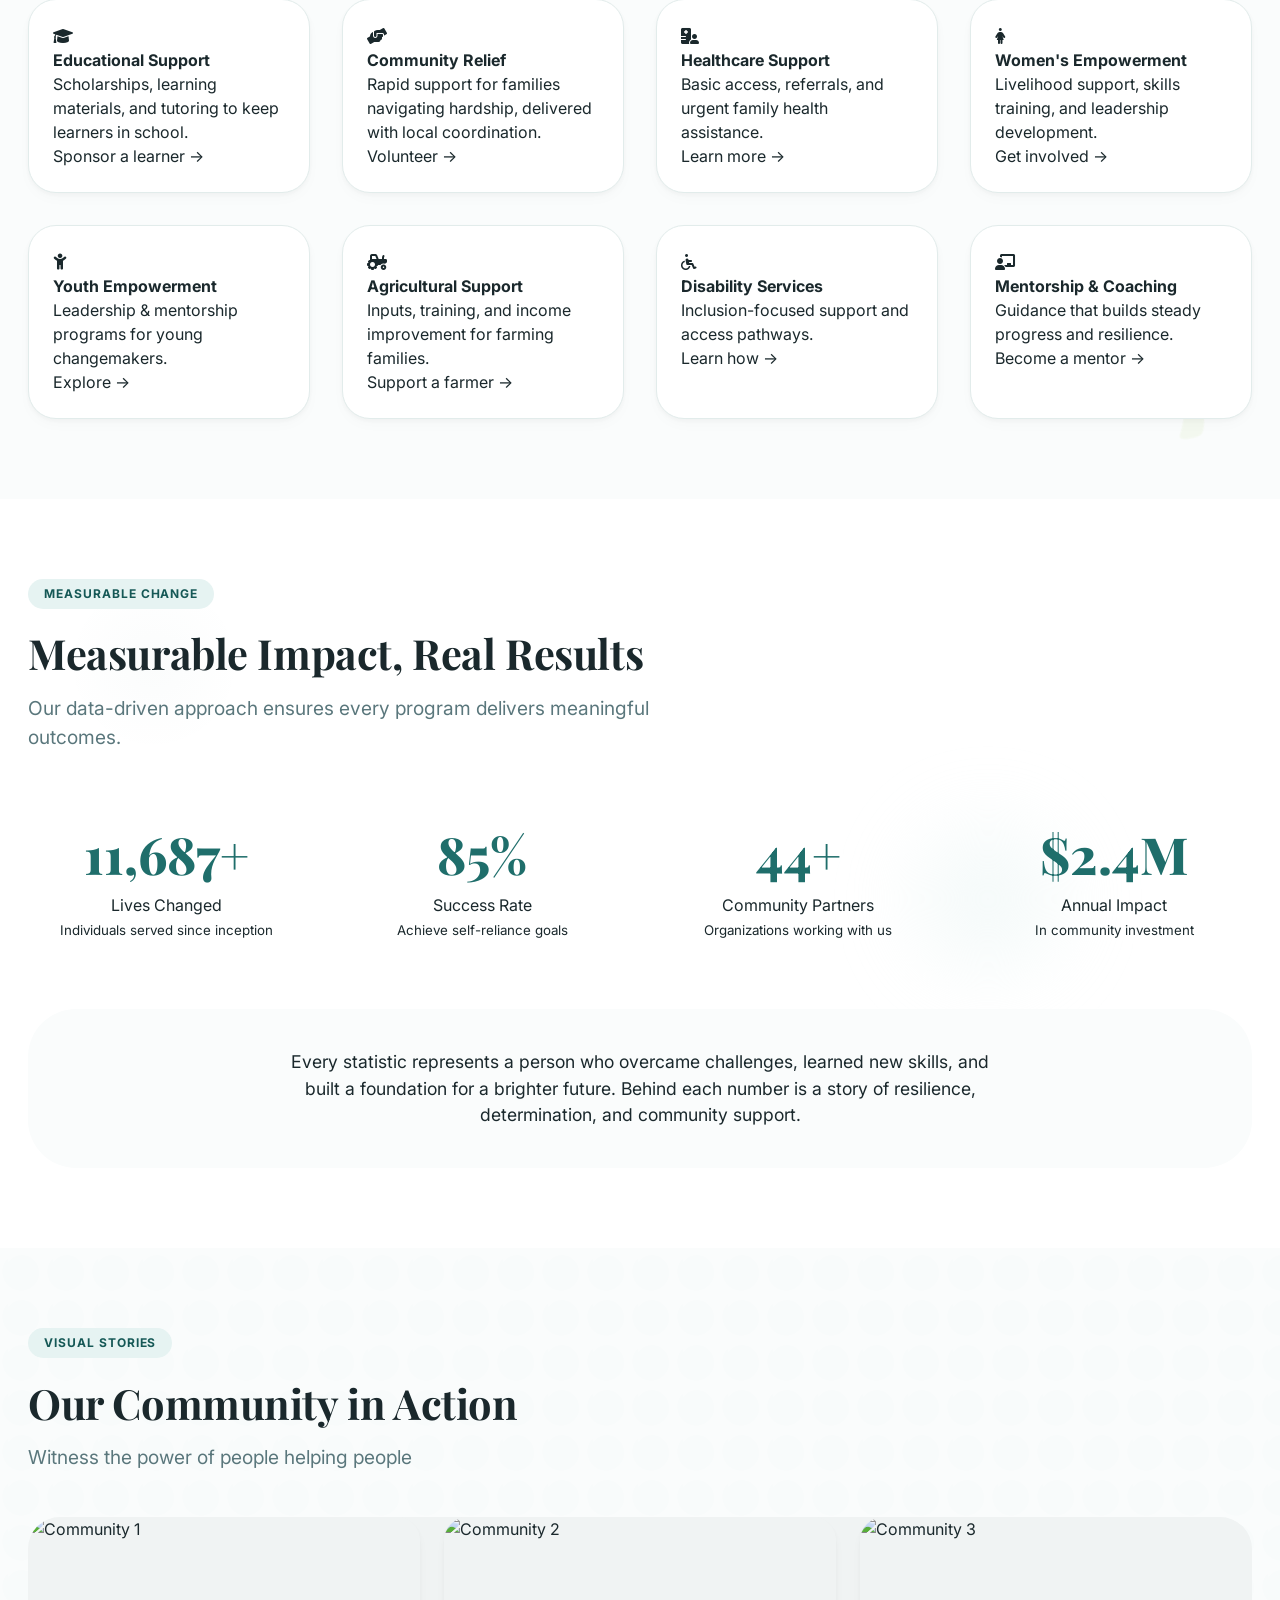
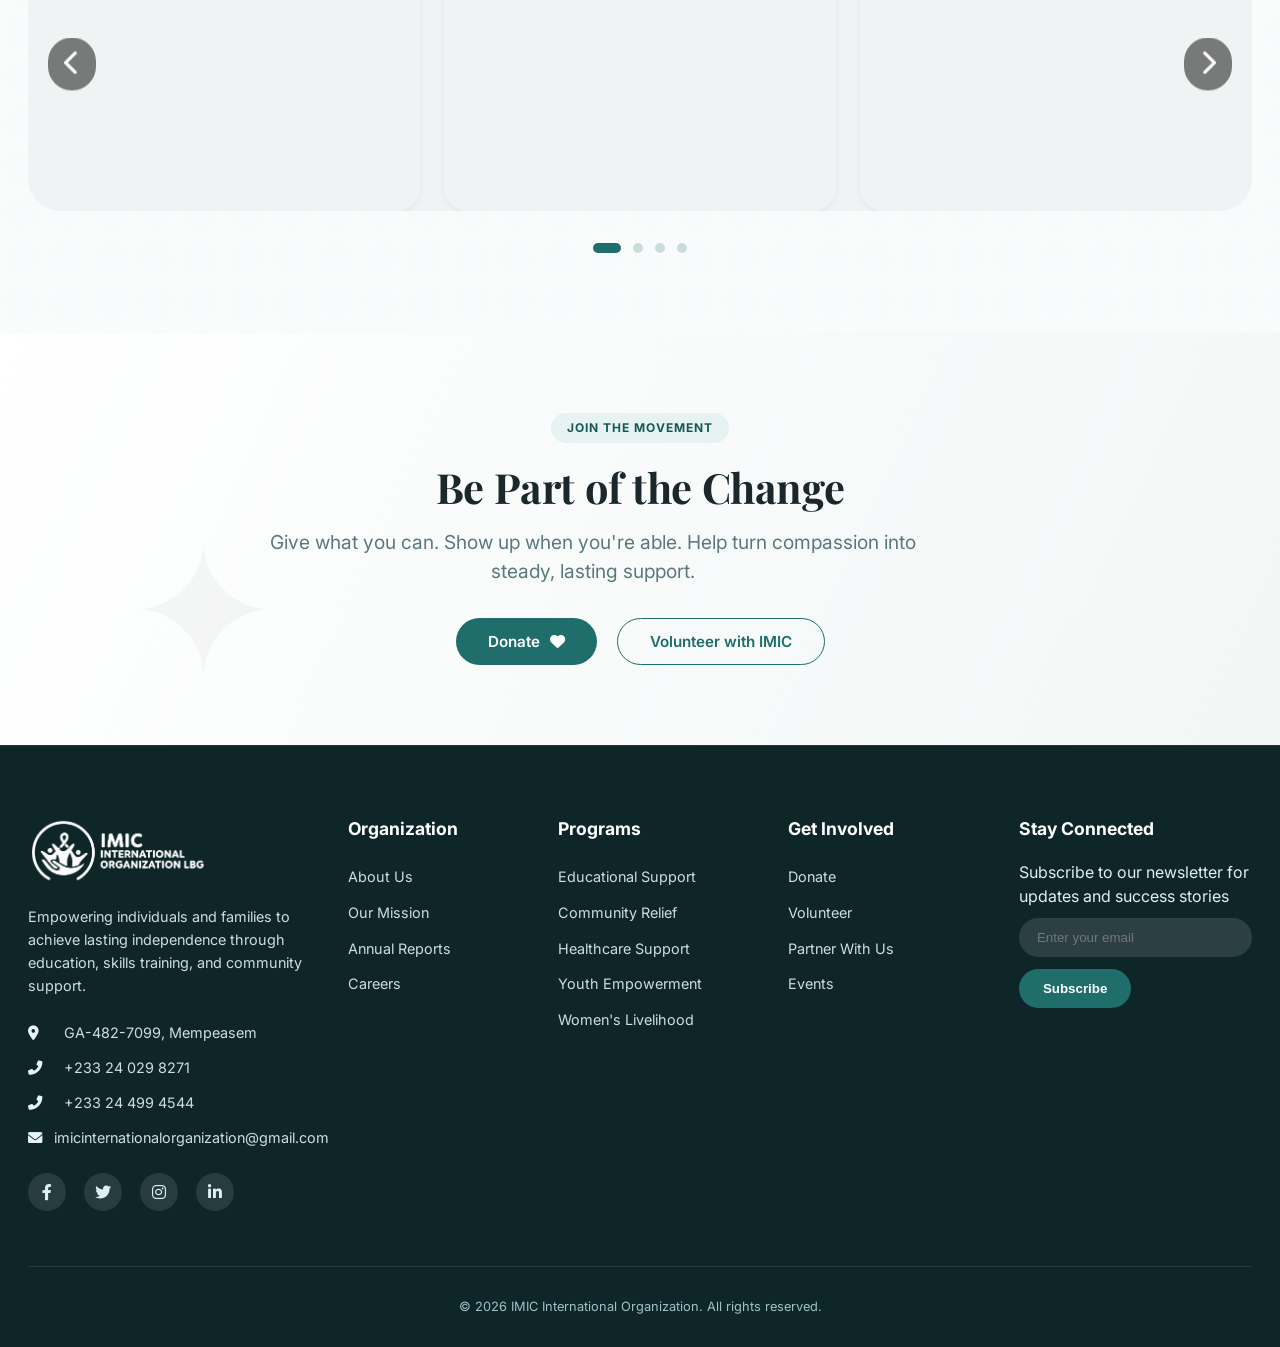
==== commit 266894a5: "other pages added" ====
--- a/index.html
+++ b/index.html
@@ -25,12 +25,12 @@
     </div>
     <button class="mobile-toggle" id="mobileToggle" aria-label="Menu"><i class="fas fa-bars"></i></button>
     <div class="nav-links" id="navLinks">
-      <a href="#home">Home</a>
-      <a href="#programs">Programs</a>
-      <a href="#impact">Impact</a>
-      <a href="#contact">Contact</a>
-      <a href="#about">About Us</a>
-      <a href="#donate" class="donate-nav">Donate</a>
+      <a href="index.html">Home</a>
+      <a href="programs.html">Programs</a>
+      <a href="impact.html">Impact</a>
+      <a href="contact.html">Contact</a>
+      <a href="about.html">About Us</a>
+      <a href="donate.html" class="donate-nav">Donate</a>
     </div>
   </div>
 </header>
@@ -151,8 +151,9 @@
         <img src="./logo-white.png" alt="IMIC Logo">
         <p>Empowering individuals and families to achieve lasting independence through education, skills training, and community support.</p>
         <div class="contact-info">
-          <p><i class="fas fa-map-marker-alt"></i> 12 Liberation Road, Accra, Ghana</p>
-          <p><i class="fas fa-phone-alt"></i> +233 20 139 7893</p>
+          <p><i class="fas fa-map-marker-alt"></i> GA-482-7099, Mempeasem</p>
+          <p><i class="fas fa-phone-alt"></i> +233 24 029 8271</p>
+          <p><i class="fas fa-phone-alt"></i> +233 24 499 4544</p>
           <p><i class="fas fa-envelope"></i> imicinternationalorganization@gmail.com</p>
         </div>
         <div class="social-icons">
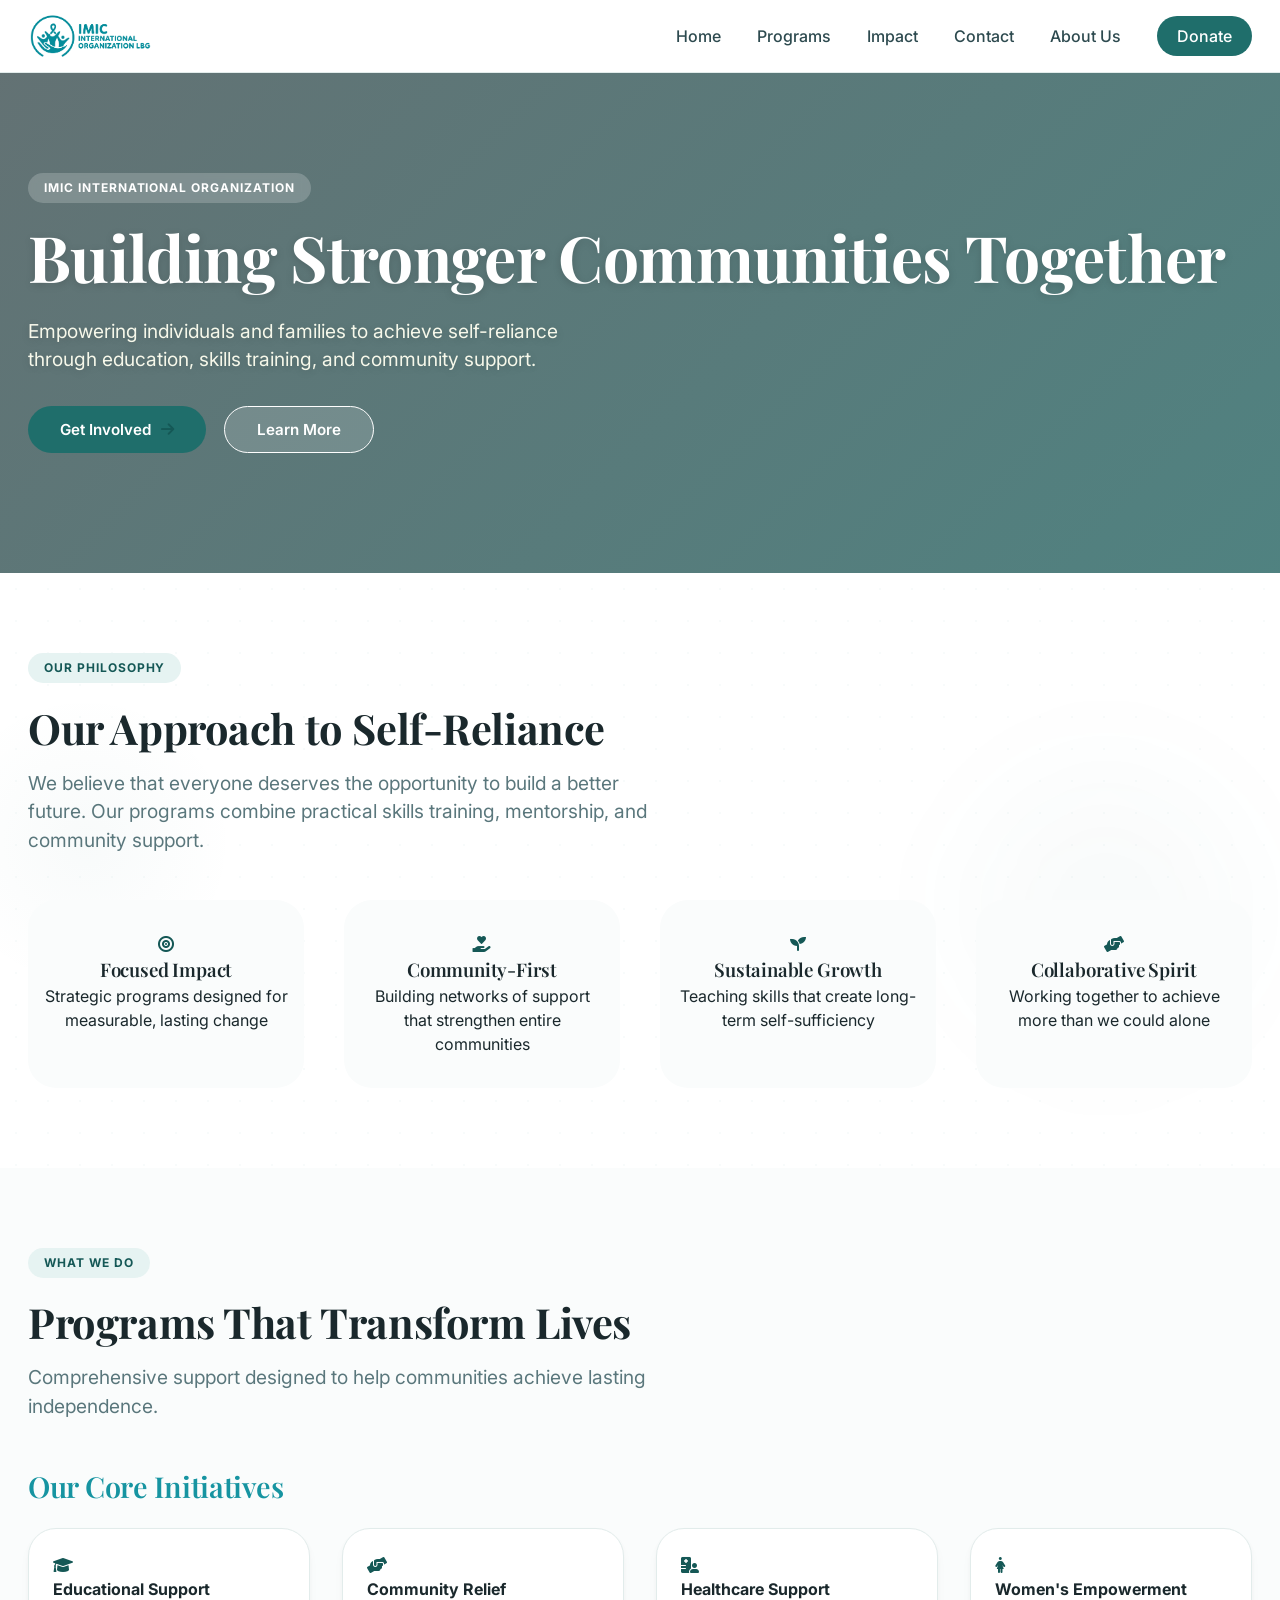
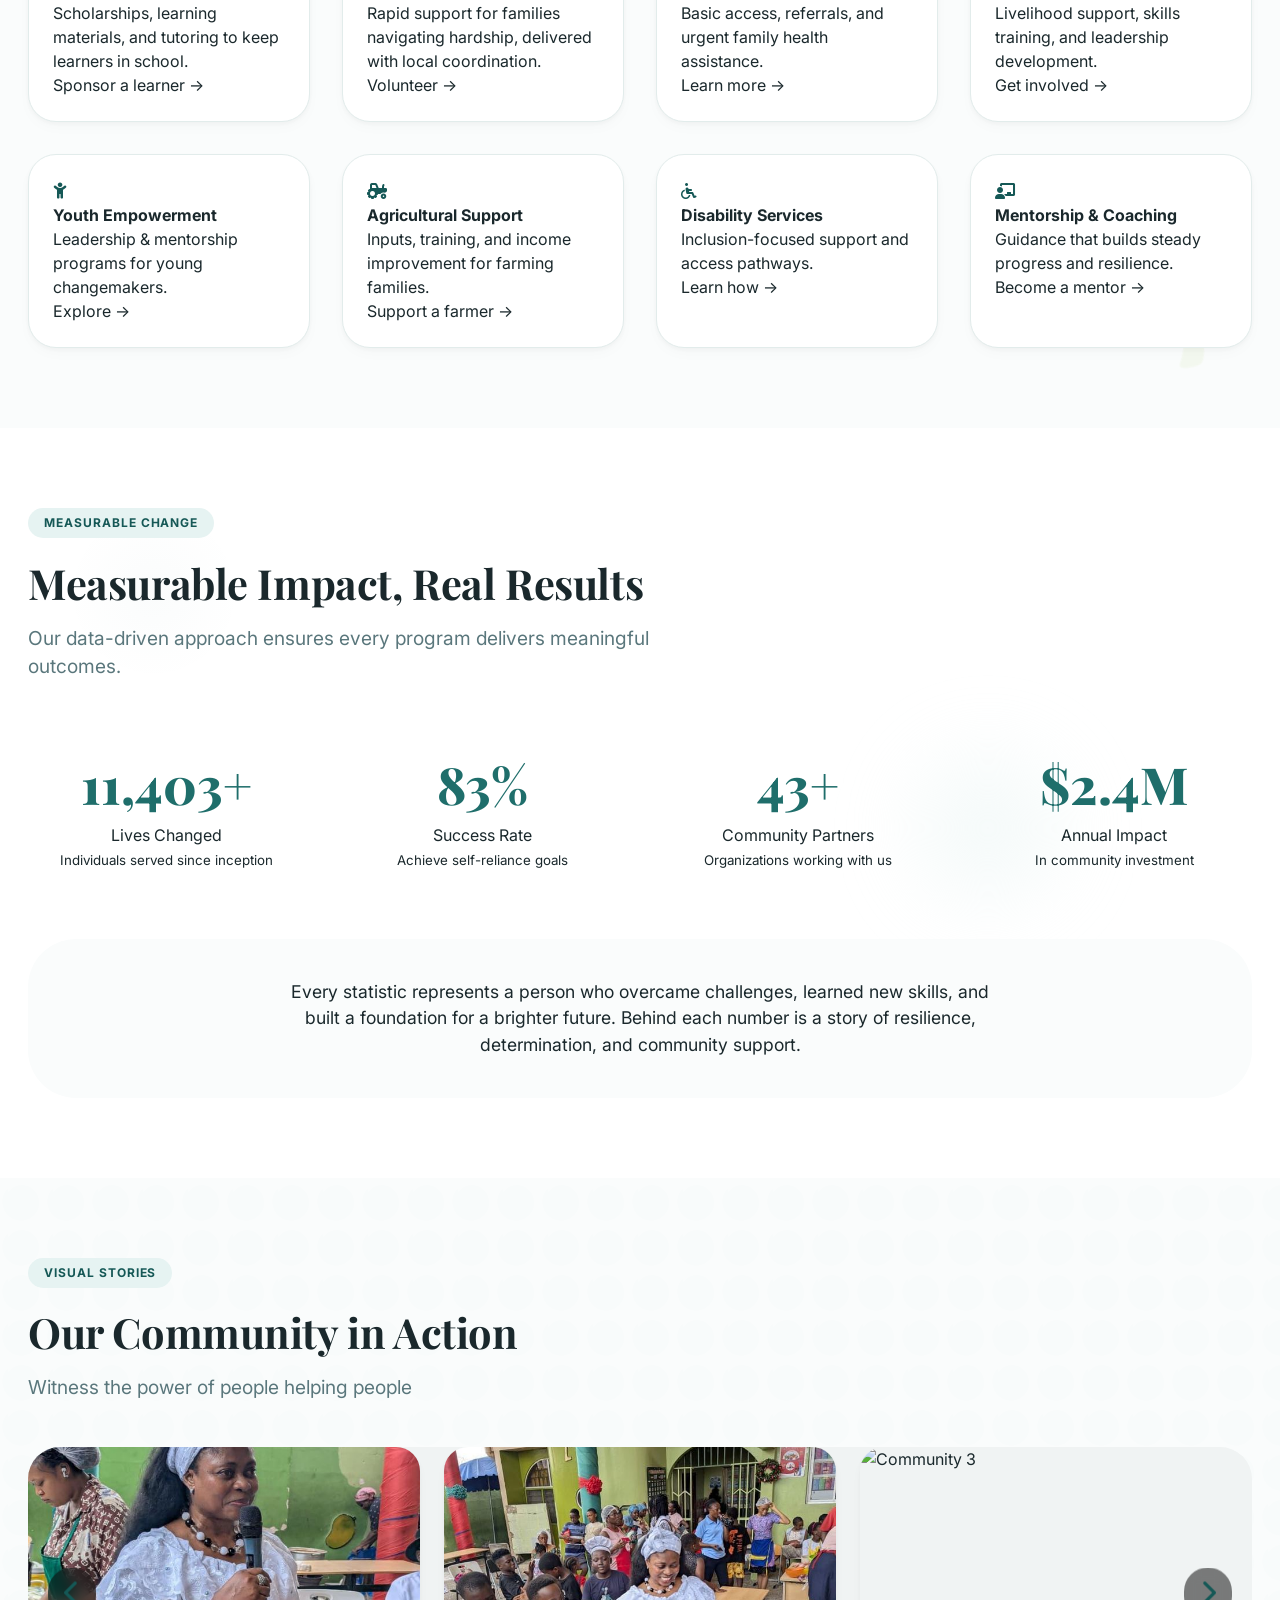
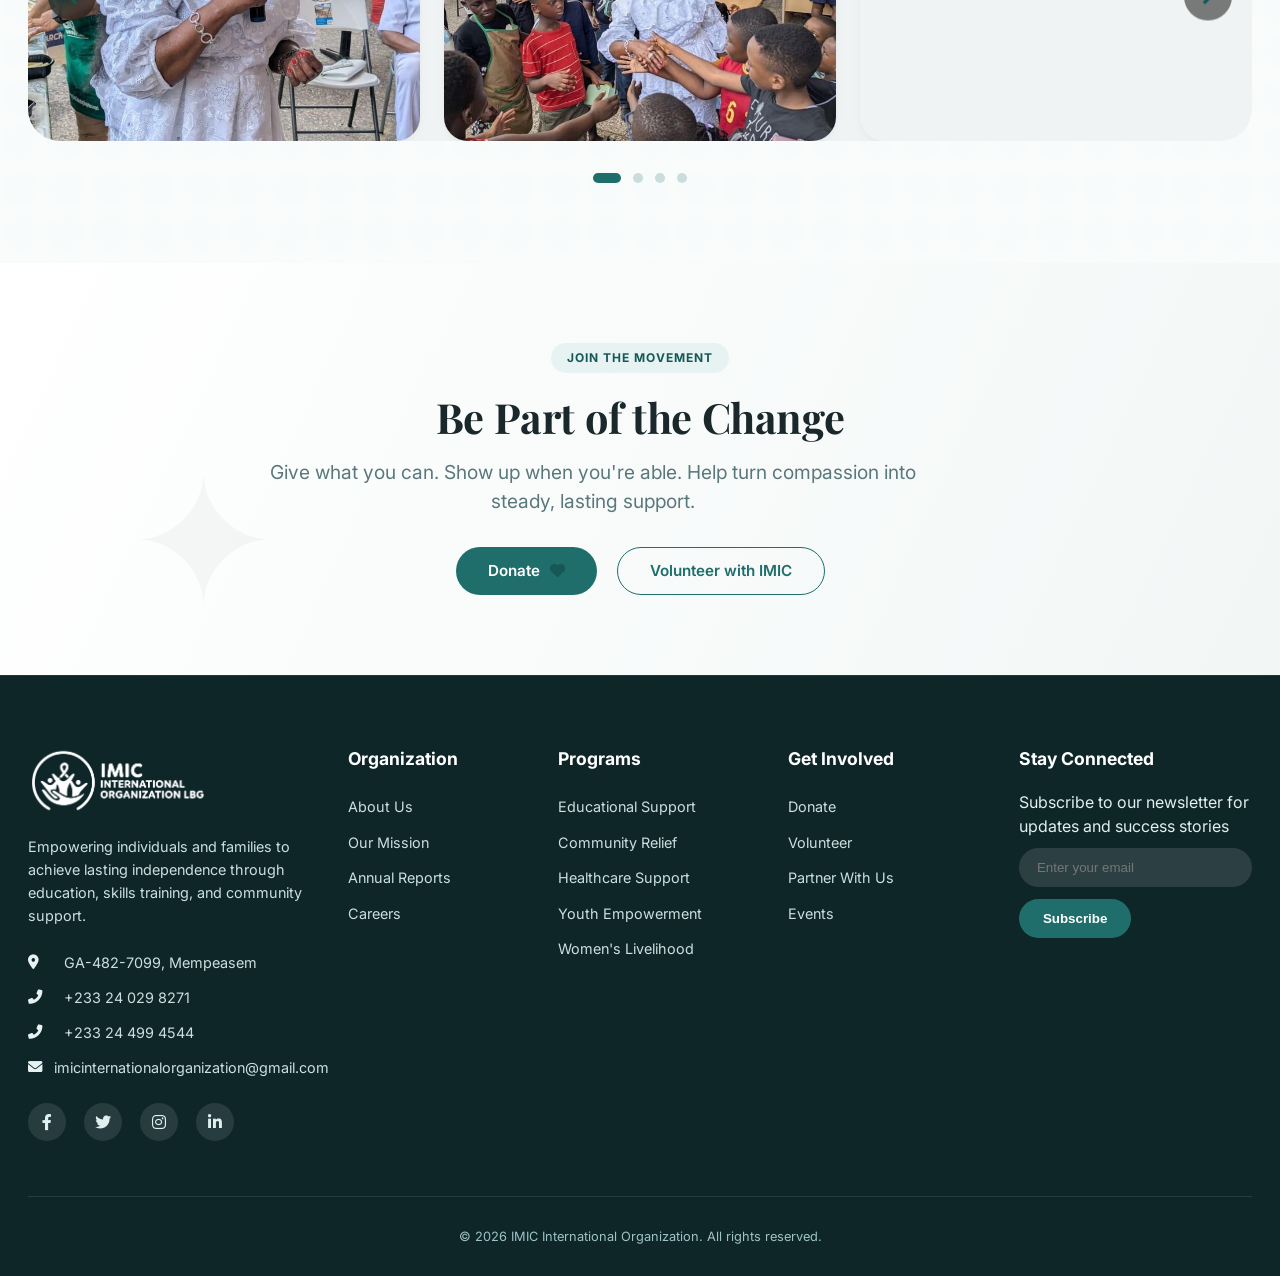
==== commit 7480347b: "redid site" ====
--- a/index.html
+++ b/index.html
@@ -47,11 +47,6 @@
           <a href="#get-involved" class="btn">Get Involved <i class="fas fa-arrow-right"></i></a>
           <a href="#about" class="btn btn-outline" style="background: rgba(255,255,255,0.15); border-color: white; color: white;">Learn More</a>
         </div>
-      </div>
-      <div class="hero-stat">
-        <div class="stat-number counter" data-target="2500" data-suffix="+">0</div>
-        <div class="stat-label">Lives Transformed</div>
-        <div class="stat-desc">Families achieving self-reliance through our programs this year</div>
       </div>
     </div>
   </section>
--- a/styles.css
+++ b/styles.css
@@ -205,7 +205,7 @@
 
 /* ----- HERO ----- */
 .hero {
-  background: linear-gradient(135deg, rgba(15,38,41,0.65) 0%, rgba(21,88,86,0.75) 100%), url('https://images.pexels.com/photos/30415852/pexels-photo-30415852.jpeg');
+  background: linear-gradient(135deg, rgba(15,38,41,0.65) 0%, rgba(21,88,86,0.75) 100%), url('https://images.pexels.com/photos/34412342/pexels-photo-34412342.jpeg');
   background-size: cover;
   background-position: center 35%;
   background-repeat: no-repeat;
@@ -333,6 +333,10 @@
   z-index: 0;
 }
 
+i.fas{
+  color: var(--accent-dark);
+}
+
 .wave-divider {
   position: absolute;
   bottom: 0;
@@ -388,6 +392,10 @@
   background: radial-gradient(circle, rgba(31,110,107,0.02) 0%, transparent 70%);
   border-radius: 50%;
   z-index: 0;
+}
+
+#programs h3{
+  color: #1694a1;
 }
 
 /* gallery section soft brush stroke */
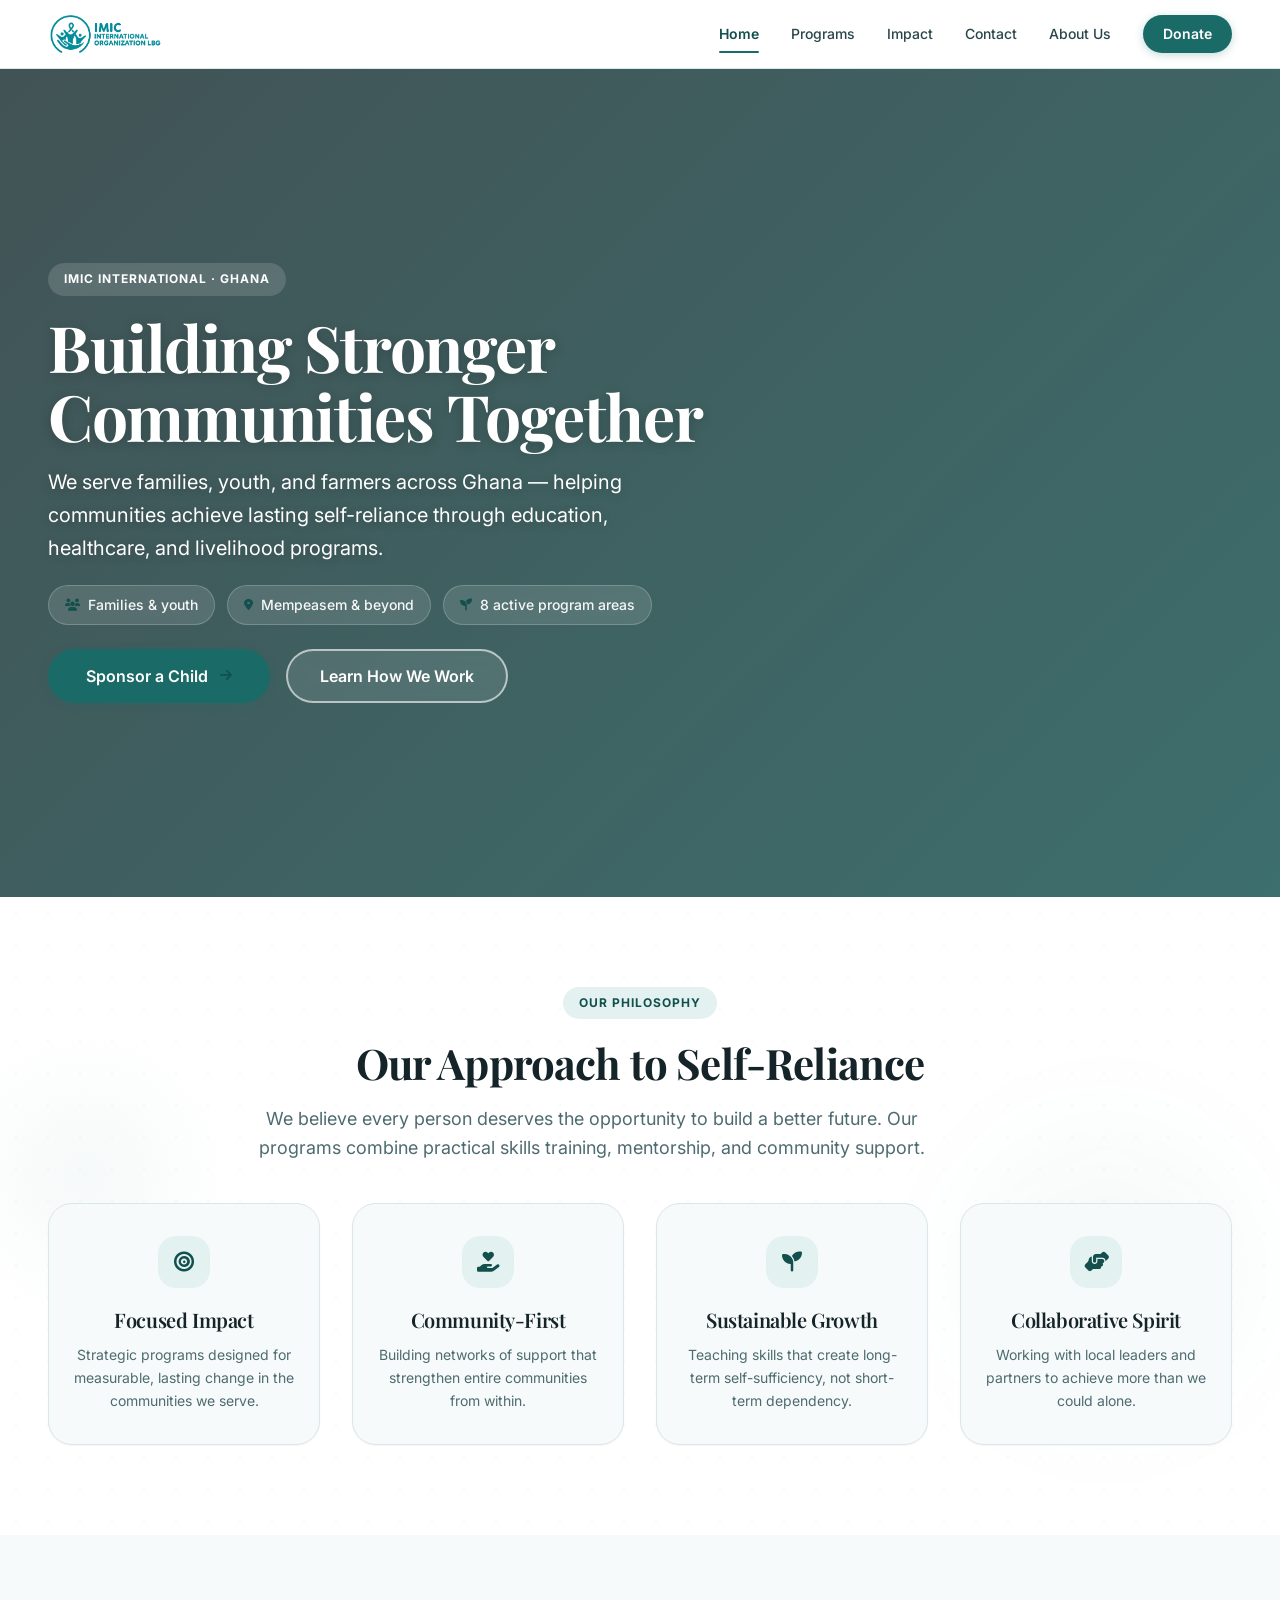
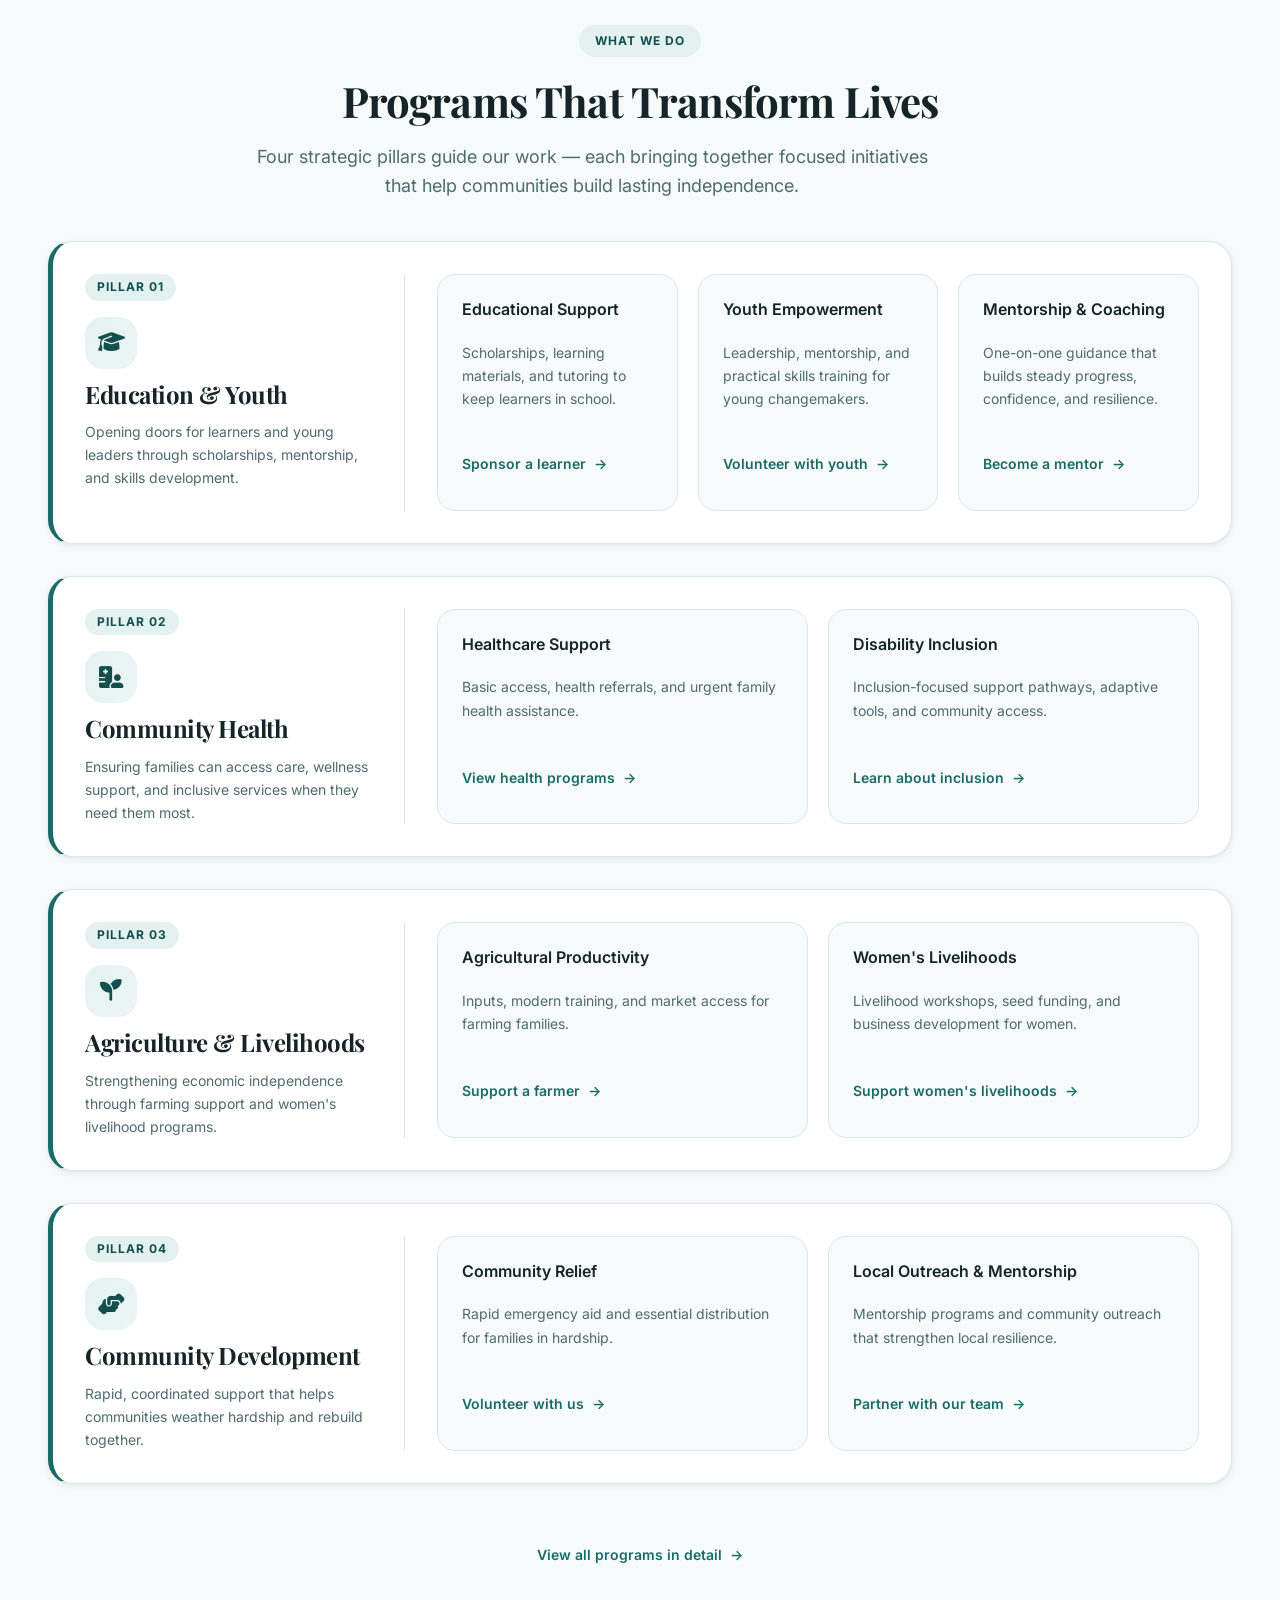
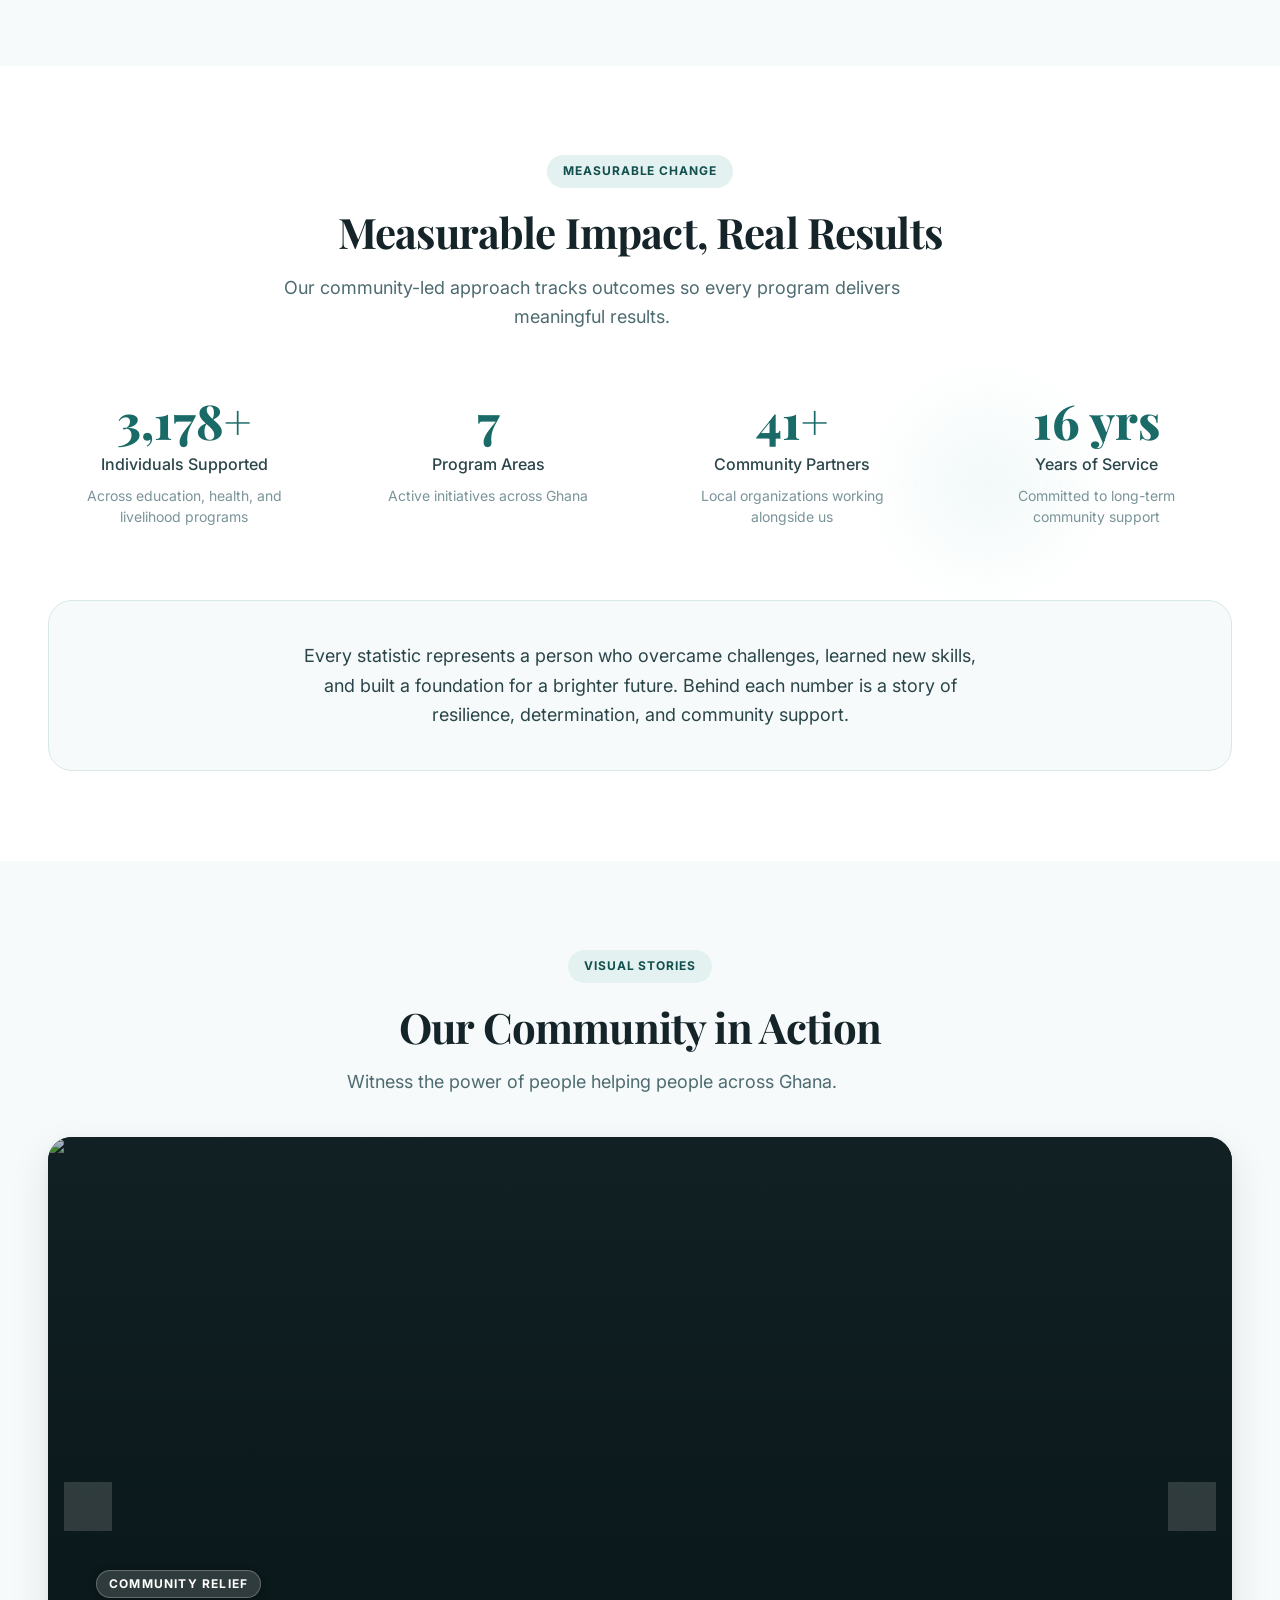
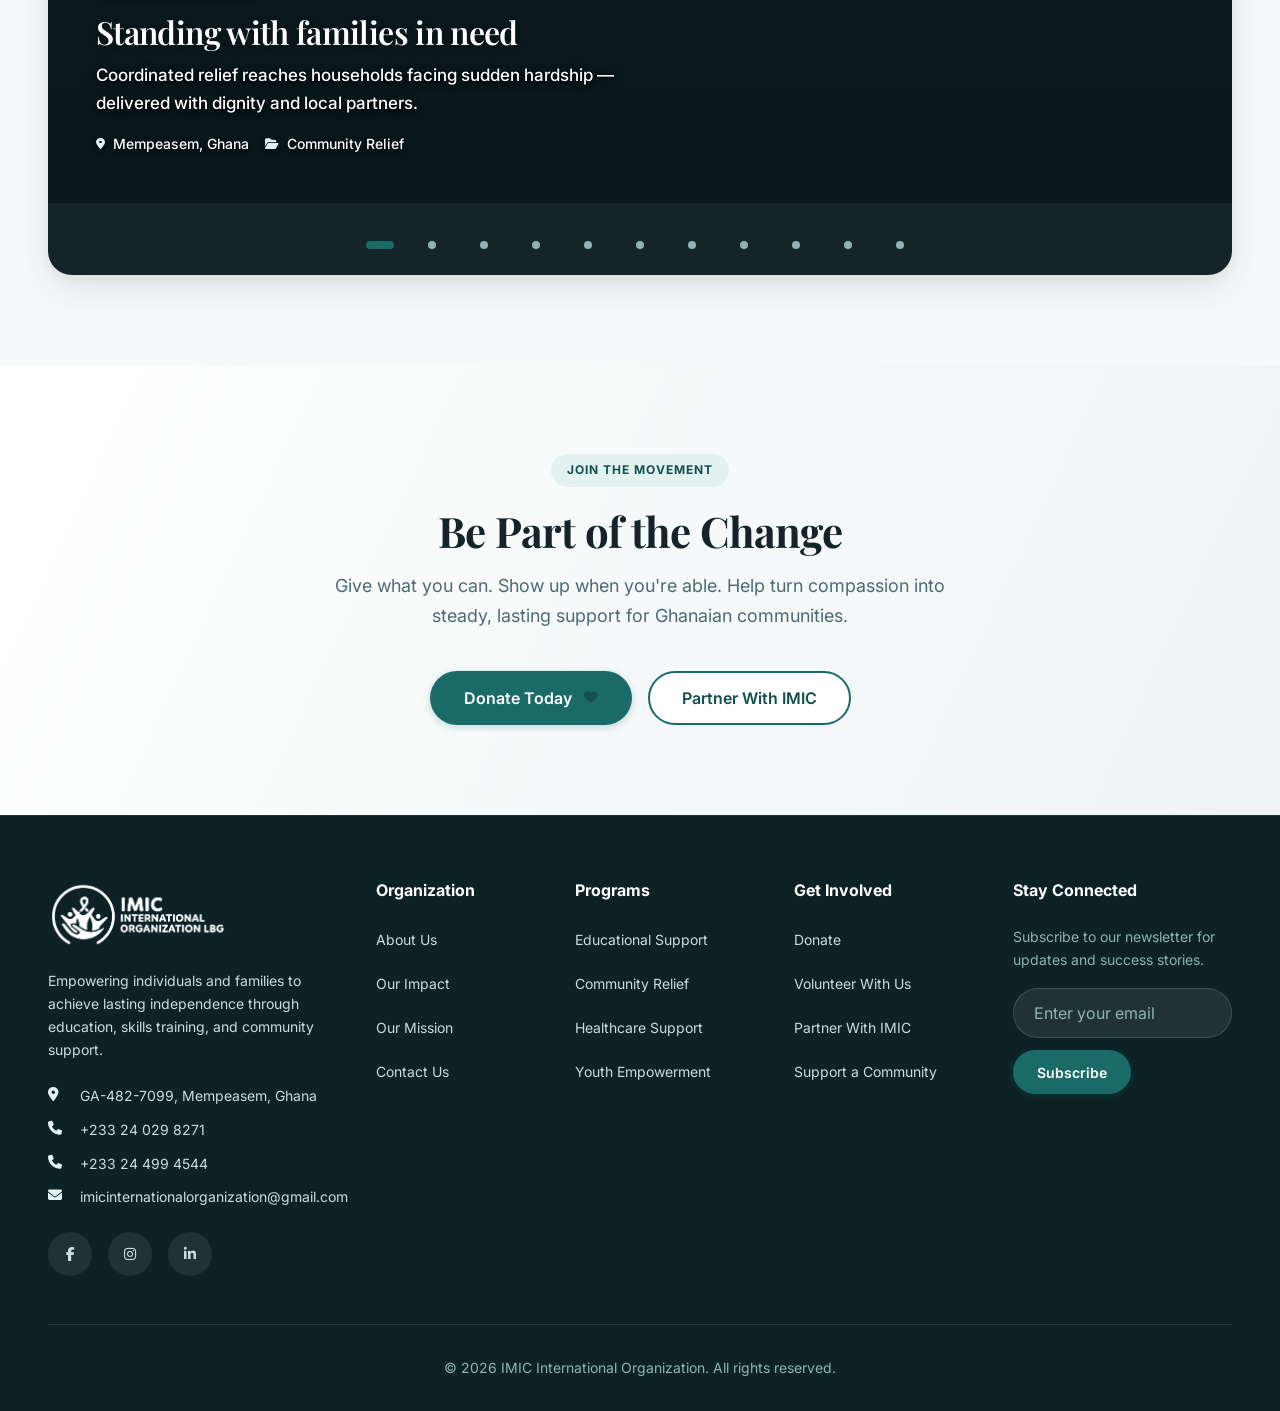
==== commit 87983b24: "redid UI with minor info changes" ====
--- a/index.html
+++ b/index.html
@@ -3,172 +3,329 @@
 <head>
   <meta charset="UTF-8" />
   <meta name="viewport" content="width=device-width, initial-scale=1.0, viewport-fit=cover" />
-  <meta name="description" content="IMIC International Organization — Building self-reliance and transforming lives through education, healthcare, and community-driven support." />
+  <meta name="description" content="IMIC International Organization — Building self-reliance and transforming lives through education, healthcare, and community-driven support in Ghana." />
   <title>IMIC | Building Stronger Communities Together</title>
-
-  <!-- Google Fonts + Font Awesome -->
   <link rel="preconnect" href="https://fonts.googleapis.com">
   <link rel="preconnect" href="https://fonts.gstatic.com" crossorigin>
-  <link href="https://fonts.googleapis.com/css2?family=Inter:opsz,wght@14..32,300;14..32,400;14..32,500;14..32,600;14..32,700;14..32,800&family=Playfair+Display:ital,wght@0,400;0,500;0,600;0,700;1,400&display=swap" rel="stylesheet">
-  <link rel="stylesheet" href="https://cdnjs.cloudflare.com/ajax/libs/font-awesome/6.0.0-beta3/css/all.min.css">
-
-  <!-- External Stylesheet -->
+  <link href="https://fonts.googleapis.com/css2?family=Inter:opsz,wght@14..32,400;14..32,500;14..32,600;14..32,700&family=Playfair+Display:wght@600;700&display=swap" rel="stylesheet">
+  <link rel="stylesheet" href="https://cdnjs.cloudflare.com/ajax/libs/font-awesome/6.5.1/css/all.min.css" crossorigin="anonymous">
   <link rel="stylesheet" href="./styles.css">
 </head>
 <body>
 
-<!-- ========== NAVIGATION ========== -->
-<header class="navbar">
+<a href="#main-content" class="skip-link">Skip to main content</a>
+
+<header class="navbar" role="banner">
   <div class="container nav-container">
     <div class="logo">
-      <a href="#"><img src="./logo-full-colour.png" alt="IMIC Logo"></a>
-    </div>
-    <button class="mobile-toggle" id="mobileToggle" aria-label="Menu"><i class="fas fa-bars"></i></button>
-    <div class="nav-links" id="navLinks">
+      <a href="index.html" aria-label="IMIC International — Home">
+        <img src="./logo-full-colour.png" alt="IMIC International Organization" width="180" height="48">
+      </a>
+    </div>
+    <button class="mobile-toggle" id="mobileToggle" type="button" aria-label="Open menu" aria-controls="navLinks" aria-expanded="false">
+      <i class="fas fa-bars" aria-hidden="true"></i>
+    </button>
+    <nav class="nav-links" id="navLinks" role="navigation" aria-label="Main navigation">
       <a href="index.html">Home</a>
       <a href="programs.html">Programs</a>
       <a href="impact.html">Impact</a>
       <a href="contact.html">Contact</a>
       <a href="about.html">About Us</a>
       <a href="donate.html" class="donate-nav">Donate</a>
-    </div>
+    </nav>
   </div>
 </header>
 
-<main>
-  <!-- HERO -->
-  <section id="home" class="hero">
+<main id="main-content">
+  <section id="home" class="hero" aria-labelledby="hero-heading">
     <div class="container hero-grid" data-reveal>
       <div class="hero-content">
-        <div class="badge">IMIC International Organization</div>
-        <h1>Building Stronger Communities Together</h1>
-        <p>Empowering individuals and families to achieve self-reliance through education, skills training, and community support.</p>
+        <div class="badge">IMIC International · Ghana</div>
+        <h1 id="hero-heading">Building Stronger Communities Together</h1>
+        <p class="hero-lead">We serve families, youth, and farmers across Ghana — helping communities achieve lasting self-reliance through education, healthcare, and livelihood programs.</p>
+        <ul class="hero-meta" aria-label="Who we serve and where we work">
+          <li><i class="fas fa-users" aria-hidden="true"></i> Families &amp; youth</li>
+          <li><i class="fas fa-map-marker-alt" aria-hidden="true"></i> Mempeasem &amp; beyond</li>
+          <li><i class="fas fa-seedling" aria-hidden="true"></i> 8 active program areas</li>
+        </ul>
         <div class="hero-buttons">
-          <a href="#get-involved" class="btn">Get Involved <i class="fas fa-arrow-right"></i></a>
-          <a href="#about" class="btn btn-outline" style="background: rgba(255,255,255,0.15); border-color: white; color: white;">Learn More</a>
-        </div>
-      </div>
-    </div>
-  </section>
-
-  <!-- APPROACH SECTION with decorative blobs -->
-  <section id="about" class="section approach">
-    <div class="bg-blob-1"></div>
-    <div class="bg-blob-2"></div>
+          <a href="donate.html" class="btn btn-lg">Sponsor a Child <i class="fas fa-arrow-right" aria-hidden="true"></i></a>
+          <a href="#about" class="btn btn-outline-light btn-lg">Learn How We Work</a>
+        </div>
+      </div>
+    </div>
+  </section>
+
+  <section id="about" class="section approach" aria-labelledby="approach-heading">
+    <div class="bg-blob-1" aria-hidden="true"></div>
+    <div class="bg-blob-2" aria-hidden="true"></div>
     <div class="container" data-reveal>
-      <div class="badge">Our philosophy</div>
-      <h2 class="section-title">Our Approach to Self-Reliance</h2>
-      <p class="section-sub">We believe that everyone deserves the opportunity to build a better future. Our programs combine practical skills training, mentorship, and community support.</p>
+      <div class="section-header">
+        <div class="badge">Our philosophy</div>
+        <h2 id="approach-heading" class="section-title">Our Approach to Self-Reliance</h2>
+        <p class="section-sub">We believe every person deserves the opportunity to build a better future. Our programs combine practical skills training, mentorship, and community support.</p>
+      </div>
       <div class="approach-grid">
-        <div class="approach-card"><i class="fas fa-bullseye"></i><h3>Focused Impact</h3><p>Strategic programs designed for measurable, lasting change</p></div>
-        <div class="approach-card"><i class="fas fa-hand-holding-heart"></i><h3>Community-First</h3><p>Building networks of support that strengthen entire communities</p></div>
-        <div class="approach-card"><i class="fas fa-seedling"></i><h3>Sustainable Growth</h3><p>Teaching skills that create long-term self-sufficiency</p></div>
-        <div class="approach-card"><i class="fas fa-hands-helping"></i><h3>Collaborative Spirit</h3><p>Working together to achieve more than we could alone</p></div>
-      </div>
-    </div>
-  </section>
-
-  <!-- PROGRAMS SECTION -->
-  <section id="programs" class="section programs">
+        <article class="approach-card">
+          <div class="card-icon" aria-hidden="true"><i class="fas fa-bullseye"></i></div>
+          <h3>Focused Impact</h3>
+          <p>Strategic programs designed for measurable, lasting change in the communities we serve.</p>
+        </article>
+        <article class="approach-card">
+          <div class="card-icon" aria-hidden="true"><i class="fas fa-hand-holding-heart"></i></div>
+          <h3>Community-First</h3>
+          <p>Building networks of support that strengthen entire communities from within.</p>
+        </article>
+        <article class="approach-card">
+          <div class="card-icon" aria-hidden="true"><i class="fas fa-seedling"></i></div>
+          <h3>Sustainable Growth</h3>
+          <p>Teaching skills that create long-term self-sufficiency, not short-term dependency.</p>
+        </article>
+        <article class="approach-card">
+          <div class="card-icon" aria-hidden="true"><i class="fas fa-hands-helping"></i></div>
+          <h3>Collaborative Spirit</h3>
+          <p>Working with local leaders and partners to achieve more than we could alone.</p>
+        </article>
+      </div>
+    </div>
+  </section>
+
+  <section id="programs" class="section programs" aria-labelledby="programs-heading">
     <div class="container" data-reveal>
-      <div class="badge">What we do</div>
-      <h2 class="section-title">Programs That Transform Lives</h2>
-      <p class="section-sub">Comprehensive support designed to help communities achieve lasting independence.</p>
-      <h3 style="font-size: 1.8rem; margin: 40px 0 20px;">Our Core Initiatives</h3>
-      <div class="programs-grid">
-        <div class="program-card"><i class="fas fa-graduation-cap"></i><h4>Educational Support</h4><p>Scholarships, learning materials, and tutoring to keep learners in school.</p><a href="#" class="program-link">Sponsor a learner →</a></div>
-        <div class="program-card"><i class="fas fa-hands-helping"></i><h4>Community Relief</h4><p>Rapid support for families navigating hardship, delivered with local coordination.</p><a href="#" class="program-link">Volunteer →</a></div>
-        <div class="program-card"><i class="fas fa-hospital-user"></i><h4>Healthcare Support</h4><p>Basic access, referrals, and urgent family health assistance.</p><a href="#" class="program-link">Learn more →</a></div>
-        <div class="program-card"><i class="fas fa-female"></i><h4>Women's Empowerment</h4><p>Livelihood support, skills training, and leadership development.</p><a href="#" class="program-link">Get involved →</a></div>
-        <div class="program-card"><i class="fas fa-child"></i><h4>Youth Empowerment</h4><p>Leadership & mentorship programs for young changemakers.</p><a href="#" class="program-link">Explore →</a></div>
-        <div class="program-card"><i class="fas fa-tractor"></i><h4>Agricultural Support</h4><p>Inputs, training, and income improvement for farming families.</p><a href="#" class="program-link">Support a farmer →</a></div>
-        <div class="program-card"><i class="fas fa-wheelchair"></i><h4>Disability Services</h4><p>Inclusion-focused support and access pathways.</p><a href="#" class="program-link">Learn how →</a></div>
-        <div class="program-card"><i class="fas fa-chalkboard-user"></i><h4>Mentorship & Coaching</h4><p>Guidance that builds steady progress and resilience.</p><a href="#" class="program-link">Become a mentor →</a></div>
-      </div>
-    </div>
-  </section>
-
-  <!-- IMPACT METRICS -->
-  <section id="impact" class="section impact-stats">
-    <div class="bg-blob-3"></div>
+      <div class="section-header">
+        <div class="badge">What we do</div>
+        <h2 id="programs-heading" class="section-title">Programs That Transform Lives</h2>
+        <p class="section-sub">Four strategic pillars guide our work — each bringing together focused initiatives that help communities build lasting independence.</p>
+      </div>
+      <div class="program-pillars">
+
+        <article class="program-pillar">
+          <header class="pillar-header">
+            <span class="pillar-badge">Pillar 01</span>
+            <div class="pillar-icon" aria-hidden="true"><i class="fas fa-graduation-cap"></i></div>
+            <h3 class="pillar-title">Education &amp; Youth</h3>
+            <p class="pillar-summary">Opening doors for learners and young leaders through scholarships, mentorship, and skills development.</p>
+          </header>
+          <ul class="pillar-initiatives">
+            <li class="initiative-card">
+              <h4>Educational Support</h4>
+              <p>Scholarships, learning materials, and tutoring to keep learners in school.</p>
+              <a href="donate.html" class="program-link">Sponsor a learner <span aria-hidden="true">→</span></a>
+            </li>
+            <li class="initiative-card">
+              <h4>Youth Empowerment</h4>
+              <p>Leadership, mentorship, and practical skills training for young changemakers.</p>
+              <a href="contact.html" class="program-link">Volunteer with youth <span aria-hidden="true">→</span></a>
+            </li>
+            <li class="initiative-card">
+              <h4>Mentorship &amp; Coaching</h4>
+              <p>One-on-one guidance that builds steady progress, confidence, and resilience.</p>
+              <a href="contact.html" class="program-link">Become a mentor <span aria-hidden="true">→</span></a>
+            </li>
+          </ul>
+        </article>
+
+        <article class="program-pillar">
+          <header class="pillar-header">
+            <span class="pillar-badge">Pillar 02</span>
+            <div class="pillar-icon" aria-hidden="true"><i class="fas fa-hospital-user"></i></div>
+            <h3 class="pillar-title">Community Health</h3>
+            <p class="pillar-summary">Ensuring families can access care, wellness support, and inclusive services when they need them most.</p>
+          </header>
+          <ul class="pillar-initiatives">
+            <li class="initiative-card">
+              <h4>Healthcare Support</h4>
+              <p>Basic access, health referrals, and urgent family health assistance.</p>
+              <a href="programs.html" class="program-link">View health programs <span aria-hidden="true">→</span></a>
+            </li>
+            <li class="initiative-card">
+              <h4>Disability Inclusion</h4>
+              <p>Inclusion-focused support pathways, adaptive tools, and community access.</p>
+              <a href="programs.html" class="program-link">Learn about inclusion <span aria-hidden="true">→</span></a>
+            </li>
+          </ul>
+        </article>
+
+        <article class="program-pillar">
+          <header class="pillar-header">
+            <span class="pillar-badge">Pillar 03</span>
+            <div class="pillar-icon" aria-hidden="true"><i class="fas fa-seedling"></i></div>
+            <h3 class="pillar-title">Agriculture &amp; Livelihoods</h3>
+            <p class="pillar-summary">Strengthening economic independence through farming support and women's livelihood programs.</p>
+          </header>
+          <ul class="pillar-initiatives">
+            <li class="initiative-card">
+              <h4>Agricultural Productivity</h4>
+              <p>Inputs, modern training, and market access for farming families.</p>
+              <a href="donate.html" class="program-link">Support a farmer <span aria-hidden="true">→</span></a>
+            </li>
+            <li class="initiative-card">
+              <h4>Women's Livelihoods</h4>
+              <p>Livelihood workshops, seed funding, and business development for women.</p>
+              <a href="donate.html" class="program-link">Support women's livelihoods <span aria-hidden="true">→</span></a>
+            </li>
+          </ul>
+        </article>
+
+        <article class="program-pillar">
+          <header class="pillar-header">
+            <span class="pillar-badge">Pillar 04</span>
+            <div class="pillar-icon" aria-hidden="true"><i class="fas fa-hands-helping"></i></div>
+            <h3 class="pillar-title">Community Development</h3>
+            <p class="pillar-summary">Rapid, coordinated support that helps communities weather hardship and rebuild together.</p>
+          </header>
+          <ul class="pillar-initiatives">
+            <li class="initiative-card">
+              <h4>Community Relief</h4>
+              <p>Rapid emergency aid and essential distribution for families in hardship.</p>
+              <a href="contact.html" class="program-link">Volunteer with us <span aria-hidden="true">→</span></a>
+            </li>
+            <li class="initiative-card">
+              <h4>Local Outreach &amp; Mentorship</h4>
+              <p>Mentorship programs and community outreach that strengthen local resilience.</p>
+              <a href="contact.html" class="program-link">Partner with our team <span aria-hidden="true">→</span></a>
+            </li>
+          </ul>
+        </article>
+
+      </div>
+      <p class="programs-footer-note"><a href="programs.html" class="program-link">View all programs in detail <span aria-hidden="true">→</span></a></p>
+    </div>
+  </section>
+
+  <section id="impact" class="section impact-stats" aria-labelledby="impact-heading">
+    <div class="bg-blob-3" aria-hidden="true"></div>
     <div class="container" data-reveal>
-      <div class="badge">Measurable change</div>
-      <h2 class="section-title">Measurable Impact, Real Results</h2>
-      <p class="section-sub">Our data-driven approach ensures every program delivers meaningful outcomes.</p>
+      <div class="section-header">
+        <div class="badge">Measurable change</div>
+        <h2 id="impact-heading" class="section-title">Measurable Impact, Real Results</h2>
+        <p class="section-sub">Our community-led approach tracks outcomes so every program delivers meaningful results.</p>
+      </div>
       <div class="stats-container">
-        <div class="stat-block"><div class="stat-main counter" data-target="12000" data-suffix="+">0</div><div>Lives Changed</div><small>Individuals served since inception</small></div>
-        <div class="stat-block"><div class="stat-main counter" data-target="87" data-suffix="%">0</div><div>Success Rate</div><small>Achieve self-reliance goals</small></div>
-        <div class="stat-block"><div class="stat-main counter" data-target="45" data-suffix="+">0</div><div>Community Partners</div><small>Organizations working with us</small></div>
-        <div class="stat-block"><div class="stat-main">$2.4M</div><div>Annual Impact</div><small>In community investment</small></div>
+        <div class="stat-block">
+          <div class="stat-main counter" data-target="3500" data-suffix="+">0</div>
+          <div>Individuals Supported</div>
+          <small>Across education, health, and livelihood programs</small>
+        </div>
+        <div class="stat-block">
+          <div class="stat-main counter" data-target="8">0</div>
+          <div>Program Areas</div>
+          <small>Active initiatives across Ghana</small>
+        </div>
+        <div class="stat-block">
+          <div class="stat-main counter" data-target="45" data-suffix="+">0</div>
+          <div>Community Partners</div>
+          <small>Local organizations working alongside us</small>
+        </div>
+        <div class="stat-block">
+          <div class="stat-main counter" data-target="18" data-suffix=" yrs">0</div>
+          <div>Years of Service</div>
+          <small>Committed to long-term community support</small>
+        </div>
       </div>
       <div class="impact-note">
-        <p style="font-size: 1.1rem; max-width: 700px; margin: 0 auto;">Every statistic represents a person who overcame challenges, learned new skills, and built a foundation for a brighter future. Behind each number is a story of resilience, determination, and community support.</p>
-      </div>
-    </div>
-  </section>
-
-  <!-- GALLERY CAROUSEL -->
-  <section class="section gallery">
+        <p>Every statistic represents a person who overcame challenges, learned new skills, and built a foundation for a brighter future. Behind each number is a story of resilience, determination, and community support.</p>
+      </div>
+    </div>
+  </section>
+
+  <section class="section gallery" aria-labelledby="gallery-heading">
     <div class="container" data-reveal>
-      <div class="badge">Visual stories</div>
-      <h2 class="section-title">Our Community in Action</h2>
-      <p class="section-sub">Witness the power of people helping people</p>
-      <div class="carousel-wrapper">
+      <div class="section-header">
+        <div class="badge">Visual stories</div>
+        <h2 id="gallery-heading" class="section-title">Our Community in Action</h2>
+        <p class="section-sub">Witness the power of people helping people across Ghana.</p>
+      </div>
+      <div
+        class="carousel-wrapper"
+        id="communityCarousel"
+        role="region"
+        aria-roledescription="carousel"
+        aria-label="Community impact stories"
+        tabindex="0"
+      >
         <div class="carousel-track-container">
-          <div class="carousel-track" id="carouselTrack"></div>
-        </div>
-        <button class="carousel-btn carousel-btn-prev" id="prevCarouselBtn"><i class="fas fa-chevron-left"></i></button>
-        <button class="carousel-btn carousel-btn-next" id="nextCarouselBtn"><i class="fas fa-chevron-right"></i></button>
-      </div>
-      <div class="carousel-dots" id="carouselDots"></div>
-    </div>
-  </section>
-
-  <!-- CTA SECTION -->
-  <section id="get-involved" class="section cta-section">
+          <div class="carousel-track" id="carouselTrack" aria-live="polite"></div>
+        </div>
+        <button class="carousel-btn carousel-btn-prev" id="prevCarouselBtn" type="button" aria-label="Previous story">
+          <i class="fas fa-chevron-left" aria-hidden="true"></i>
+        </button>
+        <button class="carousel-btn carousel-btn-next" id="nextCarouselBtn" type="button" aria-label="Next story">
+          <i class="fas fa-chevron-right" aria-hidden="true"></i>
+        </button>
+        <div class="carousel-dots" id="carouselDots" role="tablist" aria-label="Choose a story"></div>
+      </div>
+    </div>
+  </section>
+
+  <section id="get-involved" class="section cta-section" aria-labelledby="cta-heading">
     <div class="container cta-box" data-reveal>
-      <div class="badge" style="background: var(--accent-light);">Join the movement</div>
-      <h2 class="section-title">Be Part of the Change</h2>
-      <p class="section-sub" style="margin-bottom: 2rem;">Give what you can. Show up when you're able. Help turn compassion into steady, lasting support.</p>
-      <div id="donate" style="display: flex; gap: 20px; justify-content: center; flex-wrap: wrap;">
-        <a href="#contact" class="btn">Donate <i class="fas fa-heart"></i></a>
-        <a href="#contact" class="btn btn-outline">Volunteer with IMIC</a>
+      <div class="badge">Join the movement</div>
+      <h2 id="cta-heading" class="section-title">Be Part of the Change</h2>
+      <p class="section-sub section-sub--centered">Give what you can. Show up when you're able. Help turn compassion into steady, lasting support for Ghanaian communities.</p>
+      <div id="donate" class="cta-buttons">
+        <a href="donate.html" class="btn btn-lg">Donate Today <i class="fas fa-heart" aria-hidden="true"></i></a>
+        <a href="contact.html" class="btn btn-outline btn-lg">Partner With IMIC</a>
       </div>
     </div>
   </section>
 </main>
 
-<!-- FOOTER -->
-<footer id="contact" class="site-footer">
+<footer id="contact" class="site-footer" role="contentinfo">
   <div class="container">
     <div class="footer-grid-modern">
       <div class="footer-brand">
-        <img src="./logo-white.png" alt="IMIC Logo">
+        <img src="./logo-white.png" alt="IMIC International Organization" width="180" height="48" loading="lazy">
         <p>Empowering individuals and families to achieve lasting independence through education, skills training, and community support.</p>
         <div class="contact-info">
-          <p><i class="fas fa-map-marker-alt"></i> GA-482-7099, Mempeasem</p>
-          <p><i class="fas fa-phone-alt"></i> +233 24 029 8271</p>
-          <p><i class="fas fa-phone-alt"></i> +233 24 499 4544</p>
-          <p><i class="fas fa-envelope"></i> imicinternationalorganization@gmail.com</p>
-        </div>
-        <div class="social-icons">
-          <a href="#" target="_blank"><i class="fab fa-facebook-f"></i></a>
-          <a href="#" target="_blank"><i class="fab fa-twitter"></i></a>
-          <a href="#" target="_blank"><i class="fab fa-instagram"></i></a>
-          <a href="#" target="_blank"><i class="fab fa-linkedin-in"></i></a>
-        </div>
-      </div>
-      <div class="footer-col"><h4>Organization</h4><a href="#about">About Us</a><a href="#impact">Our Mission</a><a href="#impact">Annual Reports</a><a href="#contact">Careers</a></div>
-      <div class="footer-col"><h4>Programs</h4><a href="#programs">Educational Support</a><a href="#programs">Community Relief</a><a href="#programs">Healthcare Support</a><a href="#programs">Youth Empowerment</a><a href="#programs">Women's Livelihood</a></div>
-      <div class="footer-col"><h4>Get Involved</h4><a href="#donate">Donate</a><a href="#get-involved">Volunteer</a><a href="#contact">Partner With Us</a><a href="#get-involved">Events</a></div>
-      <div class="footer-newsletter"><h4>Stay Connected</h4><p>Subscribe to our newsletter for updates and success stories</p><div class="newsletter-form"><input type="email" placeholder="Enter your email" id="newsEmail"><button id="subscribeBtn">Subscribe</button></div></div>
-    </div>
-    <div class="footer-bottom"><div>© <span id="year"></span> IMIC International Organization. All rights reserved.</div></div>
+          <p><i class="fas fa-map-marker-alt" aria-hidden="true"></i> GA-482-7099, Mempeasem, Ghana</p>
+          <p><i class="fas fa-phone" aria-hidden="true"></i> <a href="tel:+233240298271">+233 24 029 8271</a></p>
+          <p><i class="fas fa-phone" aria-hidden="true"></i> <a href="tel:+233244994544">+233 24 499 4544</a></p>
+          <p><i class="fas fa-envelope" aria-hidden="true"></i> <a href="mailto:imicinternationalorganization@gmail.com">imicinternationalorganization@gmail.com</a></p>
+        </div>
+        <div class="social-icons" aria-label="Social media">
+          <a href="contact.html" aria-label="Contact us to connect on Facebook"><i class="fab fa-facebook-f" aria-hidden="true"></i></a>
+          <a href="contact.html" aria-label="Contact us to connect on Instagram"><i class="fab fa-instagram" aria-hidden="true"></i></a>
+          <a href="contact.html" aria-label="Contact us to connect on LinkedIn"><i class="fab fa-linkedin-in" aria-hidden="true"></i></a>
+        </div>
+      </div>
+      <div class="footer-col">
+        <h4>Organization</h4>
+        <a href="about.html">About Us</a>
+        <a href="impact.html">Our Impact</a>
+        <a href="about.html">Our Mission</a>
+        <a href="contact.html">Contact Us</a>
+      </div>
+      <div class="footer-col">
+        <h4>Programs</h4>
+        <a href="programs.html">Educational Support</a>
+        <a href="programs.html">Community Relief</a>
+        <a href="programs.html">Healthcare Support</a>
+        <a href="programs.html">Youth Empowerment</a>
+      </div>
+      <div class="footer-col">
+        <h4>Get Involved</h4>
+        <a href="donate.html">Donate</a>
+        <a href="contact.html">Volunteer With Us</a>
+        <a href="contact.html">Partner With IMIC</a>
+        <a href="donate.html">Support a Community</a>
+      </div>
+      <div class="footer-newsletter">
+        <h4>Stay Connected</h4>
+        <p>Subscribe to our newsletter for updates and success stories.</p>
+        <div class="newsletter-form">
+          <label for="newsEmail" class="sr-only">Email address</label>
+          <input type="email" id="newsEmail" placeholder="Enter your email" autocomplete="email" required>
+          <button type="button" id="subscribeBtn">Subscribe</button>
+        </div>
+      </div>
+    </div>
+    <div class="footer-bottom">
+      <div>© <span id="year"></span> IMIC International Organization. All rights reserved.</div>
+    </div>
   </div>
 </footer>
 
-<!-- External Script -->
-<script src="./script.js"></script>
-
+<script src="./script.js" defer></script>
 </body>
-</html>+</html>
--- a/styles.css
+++ b/styles.css
@@ -1,34 +1,125 @@
-/* ---------- RESET & VARIABLES ---------- */
-* {
+/* ============================================================
+   IMIC International — Design System
+   ============================================================ */
+
+/* ---------- RESET & TOKENS ---------- */
+*,
+*::before,
+*::after {
   margin: 0;
   padding: 0;
   box-sizing: border-box;
 }
 
 :root {
+  /* Colour */
   --bg-white: #ffffff;
-  --bg-soft: #fafcfc;
-  --accent: #1f6e6b;
-  --accent-dark: #155856;
-  --accent-light: #e6f3f2;
-  --ink: #1a282c;
-  --ink-light: #2d4a4f;
-  --muted: #5a777c;
-  --muted-soft: #8ea5a9;
-  --border: #e2eceb;
-  --shadow-sm: 0 6px 14px rgba(0, 0, 0, 0.02), 0 2px 4px rgba(0, 0, 0, 0.03);
-  --shadow-md: 0 20px 35px -12px rgba(0, 0, 0, 0.08);
-  --radius-card: 28px;
-  --radius-btn: 60px;
-  --footer-dark: #0f2629;
+  --bg-soft: #f7fafa;
+  --bg-muted: #eef4f4;
+  --accent: #1a6b68;
+  --accent-dark: #124f4d;
+  --accent-darker: #0d3d3b;
+  --accent-light: #e3f2f1;
+  --accent-subtle: rgba(26, 107, 104, 0.08);
+  --ink: #152428;
+  --ink-light: #2a4549;
+  --muted: #4d6b70;
+  --muted-soft: #7a9499;
+  --border: #d8e8e7;
+  --border-hover: rgba(26, 107, 104, 0.35);
+  --white: #ffffff;
+  --footer-dark: #0c2225;
+  --footer-text: #c8dedf;
+  --footer-muted: #8fb4b7;
+  --focus-ring: #1a6b68;
+  --focus-ring-offset: #ffffff;
+
+  /* Typography scale */
+  --font-sans: 'Inter', system-ui, -apple-system, sans-serif;
+  --font-display: 'Playfair Display', Georgia, serif;
+  --text-xs: 0.75rem;
+  --text-sm: 0.875rem;
+  --text-base: 1rem;
+  --text-md: 1.0625rem;
+  --text-lg: 1.125rem;
+  --text-xl: 1.25rem;
+  --text-2xl: 1.5rem;
+  --text-3xl: 2rem;
+  --text-4xl: clamp(2.25rem, 4.5vw, 3.25rem);
+  --text-hero: clamp(2.5rem, 5.5vw, 4rem);
+  --leading-tight: 1.15;
+  --leading-snug: 1.35;
+  --leading-normal: 1.55;
+  --leading-relaxed: 1.65;
+  --weight-regular: 400;
+  --weight-medium: 500;
+  --weight-semibold: 600;
+  --weight-bold: 700;
+  --weight-extrabold: 800;
+
+  /* Spacing scale */
+  --space-1: 0.25rem;
+  --space-2: 0.5rem;
+  --space-3: 0.75rem;
+  --space-4: 1rem;
+  --space-5: 1.25rem;
+  --space-6: 1.5rem;
+  --space-8: 2rem;
+  --space-10: 2.5rem;
+  --space-12: 3rem;
+  --space-16: 4rem;
+  --space-20: 5rem;
+  --gutter: clamp(1.5rem, 5vw, 3rem);
+  --section-y: clamp(4rem, 7vw, 6rem);
+
+  /* Radii */
+  --radius-sm: 12px;
+  --radius-md: 18px;
+  --radius-lg: 24px;
+  --radius-card: 24px;
+  --radius-btn: 999px;
+  --radius-pill: 999px;
+
+  /* Shadows */
+  --shadow-xs: 0 1px 2px rgba(21, 36, 40, 0.04);
+  --shadow-sm: 0 2px 8px rgba(21, 36, 40, 0.06), 0 1px 3px rgba(21, 36, 40, 0.04);
+  --shadow-md: 0 8px 24px rgba(21, 36, 40, 0.08), 0 2px 6px rgba(21, 36, 40, 0.04);
+  --shadow-lg: 0 16px 40px rgba(21, 36, 40, 0.1), 0 4px 12px rgba(21, 36, 40, 0.05);
+  --shadow-card-hover: 0 12px 32px rgba(26, 107, 104, 0.1), 0 4px 8px rgba(21, 36, 40, 0.04);
+  --shadow-btn: 0 2px 8px rgba(26, 107, 104, 0.25);
+  --shadow-btn-hover: 0 4px 16px rgba(26, 107, 104, 0.35);
+
+  /* Motion */
+  --ease-out: cubic-bezier(0.22, 1, 0.36, 1);
+  --ease-in-out: cubic-bezier(0.65, 0, 0.35, 1);
+  --duration-fast: 150ms;
+  --duration-base: 250ms;
+  --duration-slow: 400ms;
+}
+
+html {
+  scroll-behavior: smooth;
+  -webkit-text-size-adjust: 100%;
+}
+
+@media (prefers-reduced-motion: reduce) {
+  html { scroll-behavior: auto; }
+  *, *::before, *::after {
+    animation-duration: 0.01ms !important;
+    animation-iteration-count: 1 !important;
+    transition-duration: 0.01ms !important;
+  }
 }
 
 body {
-  font-family: 'Inter', system-ui, -apple-system, sans-serif;
+  font-family: var(--font-sans);
+  font-size: var(--text-base);
+  font-weight: var(--weight-regular);
   background: var(--bg-white);
   color: var(--ink);
-  line-height: 1.5;
-  scroll-behavior: smooth;
+  line-height: var(--leading-normal);
+  -webkit-font-smoothing: antialiased;
+  -moz-osx-font-smoothing: grayscale;
 }
 
 img {
@@ -42,124 +133,318 @@
   color: inherit;
 }
 
+/* ---------- ACCESSIBILITY ---------- */
+.skip-link {
+  position: absolute;
+  top: -100%;
+  left: var(--gutter);
+  z-index: 1000;
+  padding: var(--space-3) var(--space-6);
+  background: var(--accent);
+  color: var(--white);
+  font-weight: var(--weight-semibold);
+  font-size: var(--text-sm);
+  border-radius: var(--radius-sm);
+  box-shadow: var(--shadow-md);
+  transition: top var(--duration-fast) var(--ease-out);
+}
+
+.skip-link:focus {
+  top: var(--space-4);
+  outline: 2px solid var(--white);
+  outline-offset: 2px;
+}
+
+:focus-visible {
+  outline: 2px solid var(--focus-ring);
+  outline-offset: 3px;
+}
+
+:focus:not(:focus-visible) {
+  outline: none;
+}
+
+.sr-only {
+  position: absolute;
+  width: 1px;
+  height: 1px;
+  padding: 0;
+  margin: -1px;
+  overflow: hidden;
+  clip: rect(0, 0, 0, 0);
+  white-space: nowrap;
+  border: 0;
+}
+
+/* ---------- LAYOUT ---------- */
 .container {
+  width: 100%;
   max-width: 1280px;
-  margin: 0 auto;
-  padding: 0 28px;
+  margin-inline: auto;
+  padding-inline: var(--gutter);
   position: relative;
   z-index: 2;
 }
 
-/* Typography */
-h1, h2, h3, .serif-heading {
-  font-family: 'Playfair Display', Georgia, serif;
-  font-weight: 600;
-  letter-spacing: -0.01em;
-}
+.section {
+  padding-block: var(--section-y);
+  position: relative;
+  overflow: hidden;
+}
+
+.section-header {
+  margin-bottom: var(--space-10);
+  text-align: center;
+  max-width: 48rem;
+  margin-inline: auto;
+}
+
+.text-center {
+  text-align: center !important;
+  margin-inline: auto !important;
+}
+
+.section-header .section-sub {
+  margin-bottom: 0;
+}
+
+/* ---------- TYPOGRAPHY SYSTEM ---------- */
+h1, h2, h3 {
+  font-family: var(--font-display);
+  font-weight: var(--weight-semibold);
+  letter-spacing: -0.02em;
+  color: var(--ink);
+  line-height: var(--leading-tight);
+}
+
+h1 { font-size: var(--text-hero); font-weight: var(--weight-bold); }
+h2 { font-size: var(--text-4xl); font-weight: var(--weight-bold); }
+h3 { font-size: var(--text-2xl); }
+h4 {
+  font-family: var(--font-sans);
+  font-size: var(--text-lg);
+  font-weight: var(--weight-semibold);
+  line-height: var(--leading-snug);
+  color: var(--ink);
+}
+h5, h6 {
+  font-family: var(--font-sans);
+  font-size: var(--text-base);
+  font-weight: var(--weight-semibold);
+  color: var(--ink);
+}
+
+p {
+  line-height: var(--leading-relaxed);
+  color: var(--ink-light);
+}
+
+.serif-heading {
+  font-family: var(--font-display);
+  font-weight: var(--weight-semibold);
+  letter-spacing: -0.02em;
+}
+
+.text-muted { color: var(--muted); }
+.text-sm { font-size: var(--text-sm); }
 
 .badge {
   display: inline-block;
   background: var(--accent-light);
   color: var(--accent-dark);
-  font-size: 0.75rem;
-  font-weight: 700;
+  font-family: var(--font-sans);
+  font-size: var(--text-xs);
+  font-weight: var(--weight-bold);
   text-transform: uppercase;
   letter-spacing: 0.08em;
-  padding: 6px 16px;
-  border-radius: 40px;
-  margin-bottom: 1.2rem;
-}
-
-.section {
-  padding: 80px 0;
-  position: relative;
-  overflow: hidden;
+  padding: var(--space-2) var(--space-4);
+  border-radius: var(--radius-pill);
+  margin-bottom: var(--space-5);
+  line-height: 1.4;
 }
 
 .section-title {
-  font-size: 2.6rem;
-  font-weight: 700;
-  line-height: 1.2;
-  margin-bottom: 1rem;
+  font-family: var(--font-display);
+  font-size: clamp(var(--text-3xl), 4vw, 2.625rem);
+  font-weight: var(--weight-bold);
+  line-height: var(--leading-tight);
+  margin-bottom: var(--space-4);
   color: var(--ink);
 }
 
 .section-sub {
-  font-size: 1.2rem;
+  font-size: var(--text-lg);
   color: var(--muted);
-  max-width: 650px;
-  margin-bottom: 2.8rem;
-}
-
-/* Buttons */
+  max-width: 42rem;
+  line-height: var(--leading-relaxed);
+  margin-bottom: var(--space-10);
+}
+
+.section-sub--centered {
+  margin-inline: auto;
+  text-align: center;
+}
+
+/* ---------- BUTTONS ---------- */
 .btn {
   display: inline-flex;
   align-items: center;
-  gap: 10px;
+  justify-content: center;
+  gap: var(--space-3);
   background: var(--accent);
-  color: white;
-  font-weight: 600;
-  padding: 12px 32px;
+  color: var(--white);
+  font-family: var(--font-sans);
+  font-weight: var(--weight-semibold);
+  font-size: var(--text-sm);
+  line-height: 1.4;
+  padding: 0.75rem 1.75rem;
+  min-height: 44px;
+  min-width: 44px;
   border-radius: var(--radius-btn);
-  transition: all 0.25s;
-  border: none;
+  border: 2px solid transparent;
   cursor: pointer;
-  font-size: 0.95rem;
-  line-height: 1.4;
-}
-
+  text-align: center;
+  white-space: nowrap;
+  box-shadow: var(--shadow-btn);
+  transition:
+    background var(--duration-base) var(--ease-out),
+    border-color var(--duration-base) var(--ease-out),
+    color var(--duration-base) var(--ease-out),
+    transform var(--duration-fast) var(--ease-out),
+    box-shadow var(--duration-base) var(--ease-out),
+    opacity var(--duration-base) var(--ease-out);
+}
+
+.btn-lg {
+  padding: 0.875rem 2rem;
+  font-size: var(--text-base);
+  min-height: 48px;
+}
+
+.btn:hover:not(:disabled):not(.btn-disabled) {
+  background: var(--accent-dark);
+  box-shadow: var(--shadow-btn-hover);
+  transform: translateY(-2px);
+}
+
+.btn:active:not(:disabled):not(.btn-disabled) {
+  background: var(--accent-darker);
+  transform: translateY(0);
+  box-shadow: var(--shadow-btn);
+}
+
+.btn:focus-visible {
+  outline: 2px solid var(--focus-ring);
+  outline-offset: 3px;
+}
+
+.btn:disabled,
+.btn.btn-disabled {
+  opacity: 0.5;
+  cursor: not-allowed;
+  pointer-events: none;
+  box-shadow: none;
+  transform: none;
+}
+
+/* Secondary — strong but distinct */
 .btn-outline {
-  background: transparent;
-  color: var(--accent);
-  border: 1.5px solid var(--accent);
-}
-
-.btn-outline:hover {
-  background: rgba(31, 110, 107, 0.06);
-  transform: translateY(-2px);
+  background: var(--white);
+  color: var(--accent-dark);
+  border-color: var(--accent);
+  box-shadow: var(--shadow-xs);
+}
+
+.btn-outline:hover:not(:disabled):not(.btn-disabled) {
+  background: var(--accent-subtle);
+  border-color: var(--accent-dark);
+  color: var(--accent-darker);
+  box-shadow: var(--shadow-sm);
+}
+
+.btn-outline:active:not(:disabled):not(.btn-disabled) {
+  background: var(--accent-light);
+}
+
+.btn-outline-light {
+  background: rgba(255, 255, 255, 0.1);
+  color: var(--white);
+  border-color: rgba(255, 255, 255, 0.6);
+  backdrop-filter: blur(8px);
+  box-shadow: none;
+}
+
+.btn-outline-light:hover:not(:disabled):not(.btn-disabled) {
+  background: rgba(255, 255, 255, 0.2);
+  border-color: var(--white);
+  box-shadow: 0 4px 16px rgba(0, 0, 0, 0.15);
+}
+
+.btn-outline-light:focus-visible {
+  outline-color: var(--white);
 }
 
 .btn-light {
-  background: white;
+  background: var(--white);
   color: var(--accent-dark);
+  border-color: var(--border);
   box-shadow: var(--shadow-sm);
 }
 
-.btn-light:hover {
+.btn-light:hover:not(:disabled):not(.btn-disabled) {
   background: var(--bg-soft);
-  transform: translateY(-2px);
-}
-
-.btn:hover {
-  background: var(--accent-dark);
-  transform: translateY(-2px);
-}
-
-/* ----- NAVBAR ----- */
+  border-color: var(--border-hover);
+}
+
+.btn i {
+  font-size: 0.85em;
+  flex-shrink: 0;
+}
+
+.cta-buttons {
+  display: flex;
+  gap: var(--space-4);
+  justify-content: center;
+  flex-wrap: wrap;
+}
+
+/* ---------- NAVIGATION ---------- */
 .navbar {
   position: sticky;
   top: 0;
-  background: rgba(255, 255, 255, 0.92);
-  backdrop-filter: blur(14px);
+  background: rgba(255, 255, 255, 0.95);
+  backdrop-filter: blur(16px);
+  -webkit-backdrop-filter: blur(16px);
   z-index: 100;
   border-bottom: 1px solid var(--border);
-  padding: 12px 0;
+  padding-block: var(--space-3);
 }
 
 .nav-container {
   display: flex;
   justify-content: space-between;
   align-items: center;
-  flex-wrap: wrap;
+  gap: var(--space-4);
 }
 
 .logo {
   display: flex;
   align-items: center;
+  flex-shrink: 0;
+}
+
+.logo a {
+  display: flex;
+  align-items: center;
+  border-radius: var(--radius-sm);
+}
+
+.logo a:focus-visible {
+  outline-offset: 4px;
 }
 
 .logo img {
-  height: 48px;
+  height: 44px;
   width: auto;
   max-width: 180px;
   object-fit: contain;
@@ -167,174 +452,353 @@
 
 .nav-links {
   display: flex;
-  gap: 36px;
+  gap: var(--space-8);
   align-items: center;
 }
 
 .nav-links a {
-  font-weight: 500;
+  font-weight: var(--weight-medium);
+  font-size: var(--text-sm);
   color: var(--ink-light);
-  transition: color 0.2s;
+  padding: var(--space-2) 0;
+  position: relative;
+  transition: color var(--duration-base) var(--ease-out);
+}
+
+.nav-links a::after {
+  content: '';
+  position: absolute;
+  bottom: 0;
+  left: 0;
+  width: 100%;
+  height: 2px;
+  background: var(--accent);
+  border-radius: 1px;
+  transform: scaleX(0);
+  transform-origin: left;
+  transition: transform var(--duration-base) var(--ease-out);
 }
 
 .nav-links a:hover {
   color: var(--accent);
 }
 
+.nav-links a:hover::after,
+.nav-links a[aria-current="page"]::after {
+  transform: scaleX(1);
+}
+
+.nav-links a[aria-current="page"] {
+  color: var(--accent-dark);
+  font-weight: var(--weight-semibold);
+}
+
 .donate-nav {
-  background: var(--accent);
-  color: white !important;
-  padding: 8px 20px;
-  border-radius: 40px;
-  font-weight: 600;
+  background: var(--accent) !important;
+  color: var(--white) !important;
+  padding: var(--space-2) var(--space-5) !important;
+  border-radius: var(--radius-pill) !important;
+  font-weight: var(--weight-semibold) !important;
+  box-shadow: var(--shadow-btn);
+  transition:
+    background var(--duration-base) var(--ease-out),
+    transform var(--duration-fast) var(--ease-out),
+    box-shadow var(--duration-base) var(--ease-out) !important;
+}
+
+.donate-nav::after {
+  display: none !important;
 }
 
 .donate-nav:hover {
-  background: var(--accent-dark);
+  background: var(--accent-dark) !important;
   transform: translateY(-1px);
+  box-shadow: var(--shadow-btn-hover);
+}
+
+.donate-nav[aria-current="page"] {
+  background: var(--accent-dark) !important;
 }
 
 .mobile-toggle {
   display: none;
-  font-size: 1.6rem;
-  background: none;
-  border: none;
+  align-items: center;
+  justify-content: center;
+  width: 44px;
+  height: 44px;
+  font-size: 1.35rem;
+  background: var(--bg-soft);
+  border: 1px solid var(--border);
+  border-radius: var(--radius-sm);
   color: var(--ink);
   cursor: pointer;
-}
-
-/* ----- HERO ----- */
+  transition:
+    background var(--duration-base) var(--ease-out),
+    border-color var(--duration-base) var(--ease-out);
+}
+
+.mobile-toggle:hover {
+  background: var(--accent-light);
+  border-color: var(--border-hover);
+}
+
+.mobile-toggle[aria-expanded="true"] {
+  background: var(--accent-light);
+  border-color: var(--accent);
+  color: var(--accent-dark);
+}
+
+/* ---------- HERO ---------- */
 .hero {
-  background: linear-gradient(135deg, rgba(15,38,41,0.65) 0%, rgba(21,88,86,0.75) 100%), url('https://images.pexels.com/photos/34412342/pexels-photo-34412342.jpeg');
+  background: linear-gradient(135deg, rgba(12, 34, 37, 0.78) 0%, rgba(18, 79, 77, 0.82) 100%),
+    url('https://images.pexels.com/photos/34412342/pexels-photo-34412342.jpeg');
   background-size: cover;
   background-position: center 35%;
   background-repeat: no-repeat;
-  padding: 100px 0 120px;
+  min-height: calc(100vh - 72px);
+  display: flex;
+  align-items: center;
+  padding-block: clamp(2rem, 5vh, 4rem);
   position: relative;
-  color: white;
+  color: var(--white);
+  box-sizing: border-box;
+}
+
+@media (max-height: 720px) {
+  .hero {
+    min-height: auto;
+    padding-block: 2.5rem;
+  }
+}
+
+.hero--about {
+  background-image: linear-gradient(135deg, rgba(12, 34, 37, 0.78) 0%, rgba(18, 79, 77, 0.82) 100%),
+    url('https://images.pexels.com/photos/415829/pexels-photo-415829.jpeg');
+}
+.hero--programs {
+  background-image: linear-gradient(135deg, rgba(12, 34, 37, 0.78) 0%, rgba(18, 79, 77, 0.82) 100%),
+    url('https://images.pexels.com/photos/3184293/pexels-photo-3184293.jpeg');
+}
+.hero--impact {
+  background-image: linear-gradient(135deg, rgba(12, 34, 37, 0.78) 0%, rgba(18, 79, 77, 0.82) 100%),
+    url('https://images.pexels.com/photos/3184398/pexels-photo-3184398.jpeg');
+}
+.hero--donate {
+  background-image: linear-gradient(135deg, rgba(12, 34, 37, 0.78) 0%, rgba(18, 79, 77, 0.82) 100%),
+    url('https://images.pexels.com/photos/5933094/pexels-photo-5933094.jpeg');
+}
+.hero--contact {
+  background-image: linear-gradient(135deg, rgba(12, 34, 37, 0.78) 0%, rgba(18, 79, 77, 0.82) 100%),
+    url('https://images.pexels.com/photos/3184465/pexels-photo-3184465.jpeg');
 }
 
 .hero .badge {
-  background: rgba(255, 255, 255, 0.2);
-  color: white;
+  background: rgba(255, 255, 255, 0.15);
+  color: var(--white);
   backdrop-filter: blur(4px);
+  margin-bottom: var(--space-4);
 }
 
 .hero-content h1,
 .hero-content p {
-  color: white;
-  text-shadow: 0 2px 8px rgba(0,0,0,0.15);
-}
-
-.hero-content p {
-  color: rgba(255,255,240,0.95);
+  color: var(--white);
+  text-shadow: 0 2px 12px rgba(0, 0, 0, 0.2);
+}
+
+.hero-grid {
+  display: flex;
+  flex-wrap: wrap;
+  align-items: center;
+  justify-content: space-between;
+  gap: var(--space-8);
+  width: 100%;
+}
+
+.hero-content {
+  flex: 1 1 28rem;
+  max-width: 720px;
+}
+
+.hero-content h1 {
+  font-size: var(--text-hero);
+  font-weight: var(--weight-bold);
+  line-height: 1.08;
+  margin-bottom: var(--space-4);
+}
+
+.hero-lead {
+  font-size: clamp(var(--text-md), 2vw, var(--text-xl));
+  max-width: 36rem;
+  margin-bottom: var(--space-5);
+  line-height: var(--leading-relaxed);
+  color: rgba(255, 255, 255, 0.92);
+}
+
+.hero-meta {
+  list-style: none;
+  display: flex;
+  flex-wrap: wrap;
+  gap: var(--space-3);
+  margin-bottom: var(--space-6);
+}
+
+.hero-meta li {
+  display: inline-flex;
+  align-items: center;
+  gap: var(--space-2);
+  font-size: var(--text-sm);
+  font-weight: var(--weight-medium);
+  padding: var(--space-2) var(--space-4);
+  border-radius: var(--radius-pill);
+  background: rgba(255, 255, 255, 0.12);
+  border: 1px solid rgba(255, 255, 255, 0.2);
+  backdrop-filter: blur(4px);
+  color: rgba(255, 255, 255, 0.95);
+}
+
+.hero-meta i {
+  color: rgba(255, 255, 255, 0.85);
+  font-size: var(--text-xs);
+}
+
+.hero-buttons {
+  display: flex;
+  flex-wrap: wrap;
+  align-items: center;
+  gap: var(--space-4);
+}
+
+.hero-buttons .btn:first-child {
+  padding-inline: 2.25rem;
 }
 
 .hero-stat {
-  background: rgba(255, 255, 255, 0.92);
-  backdrop-filter: blur(4px);
-  border: none;
-  box-shadow: 0 20px 35px -12px rgba(0, 0, 0, 0.2);
-}
-
-.hero-grid {
-  display: flex;
-  flex-wrap: wrap;
-  align-items: center;
-  justify-content: space-between;
-  gap: 48px;
-}
-
-.hero-content {
-  flex: 1.2;
-}
-
-.hero-content h1 {
-  font-size: clamp(42px, 5vw, 68px);
-  font-weight: 700;
-  line-height: 1.1;
-  margin-bottom: 24px;
-}
-
-.hero-content p {
-  font-size: 1.2rem;
-  max-width: 550px;
-  margin-bottom: 32px;
-}
-
-.hero-buttons {
-  display: flex;
-  flex-wrap: wrap;
-  gap: 18px;
-}
-
-.hero-stat {
-  flex: 0.8;
-  padding: 28px 32px;
-  border-radius: 32px;
+  flex: 0 1 18rem;
+  padding: var(--space-8) var(--space-8);
+  border-radius: var(--radius-lg);
   text-align: center;
-}
-
-.stat-number {
-  font-family: 'Playfair Display', serif;
-  font-size: 3.4rem;
-  font-weight: 800;
+  background: rgba(255, 255, 255, 0.95);
+  backdrop-filter: blur(8px);
+  border: 1px solid rgba(255, 255, 255, 0.4);
+  box-shadow: var(--shadow-lg);
+  transition:
+    transform var(--duration-base) var(--ease-out),
+    box-shadow var(--duration-base) var(--ease-out);
+}
+
+.hero-stat:hover {
+  transform: translateY(-4px);
+  box-shadow: 0 20px 48px rgba(0, 0, 0, 0.18);
+}
+
+.stat-number,
+.stat-main {
+  font-family: var(--font-display);
+  font-weight: var(--weight-extrabold);
   color: var(--accent);
   line-height: 1;
 }
 
+.stat-number { font-size: clamp(2.5rem, 5vw, 3.25rem); }
+.stat-main { font-size: clamp(2.25rem, 4vw, 3rem); }
+
 .stat-label {
-  font-weight: 500;
+  font-weight: var(--weight-medium);
   color: var(--ink-light);
-  margin-top: 10px;
-}
-
-.stat-desc {
-  font-size: 0.85rem;
+  margin-top: var(--space-3);
+  font-size: var(--text-base);
+}
+
+.stat-desc,
+.stat-block small {
+  font-size: var(--text-sm);
   color: var(--muted-soft);
-  margin-top: 8px;
-}
-
-/* ----- DECORATIVE ILLUSTRATIONS (subtle organic shapes & patterns) ----- */
+  margin-top: var(--space-2);
+  display: block;
+  line-height: var(--leading-normal);
+}
+
+.stat-block > div:not(.stat-main) {
+  font-weight: var(--weight-medium);
+  color: var(--ink-light);
+  margin-top: var(--space-2);
+}
+
+/* ---------- ICONS ---------- */
+.icon {
+  display: inline-flex;
+  align-items: center;
+  justify-content: center;
+  flex-shrink: 0;
+}
+
+i.fas, i.far, i.fab {
+  color: var(--accent-dark);
+}
+
+.card-icon {
+  width: 52px;
+  height: 52px;
+  border-radius: var(--radius-md);
+  background: var(--accent-light);
+  display: flex;
+  align-items: center;
+  justify-content: center;
+  margin: 0 auto var(--space-5);
+  transition: background var(--duration-base) var(--ease-out);
+}
+
+.card-icon i {
+  font-size: 1.25rem;
+  color: var(--accent-dark);
+}
+
+.approach-card:hover .card-icon,
+.program-card:hover .card-icon {
+  background: var(--accent);
+}
+
+.approach-card:hover .card-icon i,
+.program-card:hover .card-icon i {
+  color: var(--white);
+}
+
+/* ---------- DECORATIVE ---------- */
+.bg-blob-1,
+.bg-blob-2,
+.bg-blob-3 {
+  position: absolute;
+  pointer-events: none;
+  z-index: 0;
+}
+
 .bg-blob-1 {
-  position: absolute;
   top: 20%;
   left: -5%;
   width: 300px;
   height: 300px;
-  background: radial-gradient(circle, rgba(31,110,107,0.03) 0%, rgba(31,110,107,0) 70%);
+  background: radial-gradient(circle, rgba(26, 107, 104, 0.04) 0%, transparent 70%);
   border-radius: 50%;
-  z-index: 0;
-  pointer-events: none;
 }
 
 .bg-blob-2 {
-  position: absolute;
   bottom: 10%;
   right: -2%;
   width: 400px;
   height: 400px;
-  background: radial-gradient(circle, rgba(31,110,107,0.04) 0%, rgba(31,110,107,0) 70%);
+  background: radial-gradient(circle, rgba(26, 107, 104, 0.05) 0%, transparent 70%);
   border-radius: 60% 40% 50% 50%;
   filter: blur(40px);
-  z-index: 0;
-  pointer-events: none;
 }
 
 .bg-blob-3 {
-  position: absolute;
   top: 40%;
   right: 15%;
   width: 200px;
   height: 200px;
-  background: radial-gradient(circle, rgba(230,243,242,0.5) 0%, rgba(230,243,242,0) 80%);
+  background: radial-gradient(circle, rgba(227, 242, 241, 0.6) 0%, transparent 80%);
   border-radius: 50%;
   filter: blur(30px);
-  z-index: 0;
-}
-
-i.fas{
-  color: var(--accent-dark);
 }
 
 .wave-divider {
@@ -343,162 +807,421 @@
   left: 0;
   width: 100%;
   height: 60px;
-  background: url('data:image/svg+xml;utf8,<svg xmlns="http://www.w3.org/2000/svg" viewBox="0 0 1200 120" preserveAspectRatio="none"><path d="M0,0V46.29c47.79,22.2,103.59,32.17,158,28,70.36-5.37,136.33-33.31,206.8-37.5C438.64,32.43,512.34,53.67,583,72.05c69.27,18,138.3,24.88,209.4,13.08,36.15-6,69.85-17.84,104.45-29.34C989.49,25,1113-14.29,1200,52.47V0Z" fill="%23fafcfc" opacity="0.6"></path></svg>');
+  background: url('data:image/svg+xml;utf8,<svg xmlns="http://www.w3.org/2000/svg" viewBox="0 0 1200 120" preserveAspectRatio="none"><path d="M0,0V46.29c47.79,22.2,103.59,32.17,158,28,70.36-5.37,136.33-33.31,206.8-37.5C438.64,32.43,512.34,53.67,583,72.05c69.27,18,138.3,24.88,209.4,13.08,36.15-6,69.85-17.84,104.45-29.34C989.49,25,1113-14.29,1200,52.47V0Z" fill="%23f7fafa" opacity="0.6"></path></svg>');
   background-size: cover;
   background-repeat: no-repeat;
   pointer-events: none;
   z-index: 1;
 }
 
-/* approach section subtle pattern */
+/* ---------- APPROACH SECTION ---------- */
+.approach {
+  background: var(--bg-white);
+  position: relative;
+}
+
 .approach::before {
   content: '';
   position: absolute;
-  top: 0;
-  left: 0;
-  width: 100%;
-  height: 100%;
+  inset: 0;
   background-image: radial-gradient(var(--accent-light) 1px, transparent 1px);
   background-size: 32px 32px;
-  opacity: 0.3;
+  opacity: 0.35;
   pointer-events: none;
   z-index: 0;
-}
-
-/* Programs section leaf / abstract illustration */
-.programs::after {
-  content: '🌱';
-  font-size: 140px;
-  position: absolute;
-  bottom: 20px;
-  right: 20px;
-  opacity: 0.06;
-  pointer-events: none;
-  transform: rotate(-10deg);
-  font-family: monospace;
-}
-
-/* Impact section small floating circles */
-.impact-stats {
-  position: relative;
-}
-.impact-stats::before {
-  content: '';
-  position: absolute;
-  top: 10%;
-  left: 5%;
-  width: 180px;
-  height: 180px;
-  background: radial-gradient(circle, rgba(31,110,107,0.02) 0%, transparent 70%);
-  border-radius: 50%;
-  z-index: 0;
-}
-
-#programs h3{
-  color: #1694a1;
-}
-
-/* gallery section soft brush stroke */
-.gallery::before {
-  content: '';
-  position: absolute;
-  bottom: 0;
-  left: 0;
-  width: 100%;
-  height: 100%;
-  background: url('data:image/svg+xml;utf8,<svg xmlns="http://www.w3.org/2000/svg" viewBox="0 0 200 200" opacity="0.05"><path fill="%231f6e6b" d="M42.5,58.3c8.5-11,19.2-18.4,32.5-22.6c13.2-4.2,27.1-4.8,40.5-1.4c13.4,3.4,25.5,10.5,35.1,20.5c9.6,10,16.8,22.4,20.5,36c3.7,13.6,3.5,28.4-0.5,41.8c-4,13.4-11.5,25.2-21.5,34.5c-10,9.3-22.2,16.2-35.9,19.5c-13.7,3.3-28.7,3-42.5-0.8c-13.8-3.8-26-11.2-36-21.5c-10-10.3-17.3-23.2-21-37.5c-3.7-14.3-3.7-30,0-44c3.7-14,11-26.4,21.5-36C32,68,36.5,62.5,42.5,58.3z"/></svg>') repeat;
-  background-size: 45px;
-  pointer-events: none;
-  opacity: 0.2;
-  z-index: 0;
-}
-
-/* Approach Section (4 pillars) */
-.approach {
-  background: var(--bg-white);
-  position: relative;
 }
 
 .approach-grid {
   display: grid;
   grid-template-columns: repeat(auto-fit, minmax(240px, 1fr));
-  gap: 40px;
-  margin-top: 20px;
+  gap: var(--space-8);
   position: relative;
   z-index: 2;
 }
 
+/* ---------- CARDS — shared base ---------- */
+.approach-card,
+.program-card,
+.program-pillar,
+.initiative-card,
+.hero-stat {
+  transition:
+    transform var(--duration-base) var(--ease-out),
+    box-shadow var(--duration-base) var(--ease-out),
+    border-color var(--duration-base) var(--ease-out),
+    background var(--duration-base) var(--ease-out);
+}
+
 .approach-card {
   text-align: center;
-  padding: 32px 16px;
+  padding: var(--space-8) var(--space-6);
   background: var(--bg-soft);
-  border-radius: 28px;
-  transition: all 0.25s;
-  backdrop-filter: blur(2px);
-}
-
-/* Programs Section */
+  border-radius: var(--radius-card);
+  border: 1px solid var(--border);
+  box-shadow: var(--shadow-xs);
+}
+
+.approach-card:hover {
+  transform: translateY(-4px);
+  border-color: var(--border-hover);
+  box-shadow: var(--shadow-card-hover);
+  background: var(--white);
+}
+
+.approach-card h3 {
+  font-family: var(--font-display);
+  font-size: var(--text-xl);
+  margin-bottom: var(--space-3);
+}
+
+.approach-card p {
+  font-size: var(--text-sm);
+  color: var(--muted);
+  line-height: var(--leading-relaxed);
+}
+
+/* ---------- PROGRAMS ---------- */
 .programs {
   background: var(--bg-soft);
   position: relative;
 }
 
+#programs h3,
+.programs h3 {
+  color: var(--ink);
+}
+
+/* ---------- PROGRAMS ---------- */
+.programs {
+  background: var(--bg-soft);
+  position: relative;
+}
+
+#programs h3,
+.programs h3 {
+  color: var(--ink);
+}
+
 .programs-grid {
   display: grid;
-  grid-template-columns: repeat(auto-fill, minmax(280px, 1fr));
-  gap: 32px;
-  margin-top: 16px;
+  grid-template-columns: repeat(auto-fit, minmax(280px, 1fr));
+  gap: var(--space-6);
+  align-items: stretch;
   position: relative;
   z-index: 2;
 }
 
 .program-card {
-  background: white;
-  border-radius: 28px;
-  padding: 24px;
+  background: var(--white);
+  border-radius: var(--radius-card);
+  padding: var(--space-7) var(--space-6);
   box-shadow: var(--shadow-sm);
   border: 1px solid var(--border);
-  transition: all 0.25s;
-}
-
-/* Impact Metrics */
+  display: flex;
+  flex-direction: column;
+  height: 100%;
+}
+
+.program-card:hover {
+  transform: translateY(-4px);
+  border-color: var(--border-hover);
+  box-shadow: var(--shadow-card-hover);
+}
+
+.program-card .card-icon {
+  margin-inline: 0;
+}
+
+.program-card h4 {
+  margin-bottom: var(--space-3);
+}
+
+.program-card p {
+  font-size: var(--text-sm);
+  color: var(--muted);
+  line-height: var(--leading-relaxed);
+  flex-grow: 1;
+}
+
+.program-pillars {
+  display: flex;
+  flex-direction: column;
+  gap: var(--space-8);
+  position: relative;
+  z-index: 2;
+}
+
+.program-pillar {
+  background: var(--white);
+  border-radius: var(--radius-card);
+  padding: clamp(var(--space-6), 3vw, var(--space-8));
+  border: 1px solid var(--border);
+  border-left: 5px solid var(--accent);
+  box-shadow: var(--shadow-sm);
+  display: grid;
+  grid-template-columns: 320px 1fr;
+  gap: clamp(var(--space-6), 3vw, var(--space-8));
+  align-items: stretch;
+  transition: transform var(--duration-base) var(--ease-out), box-shadow var(--duration-base) var(--ease-out), border-color var(--duration-base) var(--ease-out);
+}
+
+.program-pillar:hover {
+  transform: translateY(-4px);
+  border-color: var(--border-hover);
+  box-shadow: var(--shadow-md);
+}
+
+.pillar-header {
+  display: flex;
+  flex-direction: column;
+  gap: var(--space-3);
+  padding-right: clamp(var(--space-4), 2vw, var(--space-6));
+  border-right: 1px solid var(--border);
+}
+
+.pillar-badge {
+  display: inline-flex;
+  align-items: center;
+  align-self: flex-start;
+  font-size: var(--text-xs);
+  font-weight: var(--weight-bold);
+  text-transform: uppercase;
+  letter-spacing: 0.08em;
+  color: var(--accent-dark);
+  background: var(--accent-light);
+  padding: 4px 12px;
+  border-radius: var(--radius-pill);
+}
+
+.pillar-icon {
+  width: 52px;
+  height: 52px;
+  border-radius: var(--radius-md);
+  background: linear-gradient(135deg, var(--accent-light) 0%, rgba(227, 242, 241, 0.7) 100%);
+  display: flex;
+  align-items: center;
+  justify-content: center;
+  margin-top: var(--space-1);
+  transition: background var(--duration-base) var(--ease-out), transform var(--duration-fast) var(--ease-out);
+}
+
+.program-pillar:hover .pillar-icon {
+  background: var(--accent);
+  transform: scale(1.05);
+}
+
+.pillar-icon i {
+  font-size: 1.35rem;
+  color: var(--accent-dark);
+  transition: color var(--duration-base) var(--ease-out);
+}
+
+.program-pillar:hover .pillar-icon i {
+  color: var(--white);
+}
+
+.pillar-title {
+  font-family: var(--font-display);
+  font-size: clamp(var(--text-xl), 2.2vw, var(--text-2xl));
+  font-weight: var(--weight-bold);
+  color: var(--ink);
+  line-height: var(--leading-tight);
+}
+
+.pillar-summary {
+  font-size: var(--text-sm);
+  color: var(--muted);
+  line-height: var(--leading-relaxed);
+}
+
+.pillar-initiatives {
+  list-style: none;
+  display: grid;
+  grid-template-columns: repeat(auto-fit, minmax(230px, 1fr));
+  gap: var(--space-5);
+  align-items: stretch;
+}
+
+.initiative-card {
+  padding: var(--space-6);
+  background: var(--bg-soft);
+  border-radius: var(--radius-md);
+  border: 1px solid var(--border);
+  display: flex;
+  flex-direction: column;
+  justify-content: space-between;
+  gap: var(--space-3);
+  height: 100%;
+  transition: background var(--duration-base) var(--ease-out), transform var(--duration-fast) var(--ease-out), box-shadow var(--duration-base) var(--ease-out), border-color var(--duration-base) var(--ease-out);
+}
+
+.initiative-card:hover {
+  background: var(--white);
+  border-color: var(--border-hover);
+  box-shadow: var(--shadow-sm);
+  transform: translateY(-3px);
+}
+
+.initiative-card h4 {
+  font-family: var(--font-sans);
+  font-size: var(--text-md);
+  font-weight: var(--weight-semibold);
+  color: var(--ink);
+}
+
+.initiative-card p {
+  font-size: var(--text-sm);
+  color: var(--muted);
+  line-height: var(--leading-relaxed);
+  flex-grow: 1;
+}
+
+.program-link {
+  font-size: var(--text-sm);
+  font-weight: var(--weight-semibold);
+  color: var(--accent);
+  display: inline-flex;
+  align-items: center;
+  gap: var(--space-2);
+  margin-top: var(--space-2);
+  transition: color var(--duration-fast) var(--ease-out);
+}
+
+.program-link span {
+  transition: transform var(--duration-fast) var(--ease-out);
+}
+
+.program-link:hover {
+  color: var(--accent-dark);
+}
+
+.program-link:hover span {
+  transform: translateX(4px);
+}
+
+@media (max-width: 992px) {
+  .program-pillar {
+    grid-template-columns: 1fr;
+    gap: var(--space-6);
+  }
+
+  .pillar-header {
+    padding-right: 0;
+    padding-bottom: var(--space-5);
+    border-right: none;
+    border-bottom: 1px solid var(--border);
+  }
+}
+  font-size: var(--text-sm);
+  font-weight: var(--weight-semibold);
+  color: var(--accent);
+  transition: color var(--duration-fast) var(--ease-out), transform var(--duration-fast) var(--ease-out);
+}
+
+.program-link:hover {
+  color: var(--accent-dark);
+  transform: translateX(3px);
+}
+
+.programs-footer-note {
+  margin-top: var(--space-10);
+  text-align: center;
+}
+
+.initiative-card:hover {
+  border-color: var(--border-hover);
+  box-shadow: var(--shadow-sm);
+  background: var(--white);
+  transform: translateX(4px);
+}
+
+.initiative-card h4 {
+  font-size: var(--text-base);
+  margin-bottom: var(--space-2);
+}
+
+.initiative-card p {
+  font-size: var(--text-sm);
+  color: var(--muted);
+  line-height: var(--leading-relaxed);
+  margin-bottom: var(--space-3);
+}
+
+.program-link {
+  display: inline-flex;
+  align-items: center;
+  gap: var(--space-2);
+  font-size: var(--text-sm);
+  font-weight: var(--weight-semibold);
+  color: var(--accent);
+  padding: var(--space-1) 0;
+  min-height: 44px;
+  transition: color var(--duration-base) var(--ease-out), gap var(--duration-base) var(--ease-out);
+}
+
+.program-link:hover {
+  color: var(--accent-dark);
+  gap: var(--space-3);
+}
+
+.program-link:focus-visible {
+  outline: 2px solid var(--accent);
+  outline-offset: 3px;
+  border-radius: var(--radius-sm);
+}
+
+.programs-footer-note {
+  text-align: center;
+  margin-top: var(--space-10);
+  font-size: var(--text-base);
+}
+
+/* ---------- IMPACT ---------- */
 .impact-stats {
-  background: white;
+  background: var(--white);
   position: relative;
 }
 
 .stats-container {
   display: grid;
-  grid-template-columns: repeat(auto-fit, minmax(200px, 1fr));
-  gap: 40px;
+  grid-template-columns: repeat(auto-fit, minmax(180px, 1fr));
+  gap: var(--space-8);
   text-align: center;
-  margin: 40px 0 20px;
+  margin-block: var(--space-10) var(--space-6);
   position: relative;
   z-index: 2;
 }
 
 .stat-block {
-  padding: 20px;
-}
-
-.stat-main {
-  font-family: 'Playfair Display', serif;
-  font-size: 3.2rem;
-  font-weight: 800;
-  color: var(--accent);
+  padding: var(--space-6);
+  border-radius: var(--radius-md);
+  transition: background var(--duration-base) var(--ease-out);
+}
+
+.stat-block:hover {
+  background: var(--bg-soft);
 }
 
 .impact-note {
   background: var(--bg-soft);
-  border-radius: 48px;
-  padding: 40px;
-  margin-top: 48px;
+  border-radius: var(--radius-lg);
+  padding: var(--space-10) var(--space-8);
+  margin-top: var(--space-12);
   text-align: center;
+  border: 1px solid var(--border);
   position: relative;
   z-index: 2;
 }
 
-/* GALLERY CAROUSEL */
+.impact-note p {
+  font-size: var(--text-lg);
+  max-width: 44rem;
+  margin: 0 auto;
+  color: var(--ink-light);
+  line-height: var(--leading-relaxed);
+}
+
+/* ---------- GALLERY CAROUSEL ---------- */
 .gallery {
   background: var(--bg-soft);
   position: relative;
@@ -508,258 +1231,1114 @@
   position: relative;
   width: 100%;
   overflow: hidden;
-  border-radius: 32px;
-  background: #f0f3f3;
-  margin-top: 20px;
+  border-radius: var(--radius-lg);
+  background: var(--ink);
+  margin-top: var(--space-6);
   z-index: 2;
+  box-shadow: var(--shadow-lg);
+}
+
+.carousel-track-container {
+  overflow: hidden;
 }
 
 .carousel-track {
   display: flex;
-  transition: transform 0.5s cubic-bezier(0.2, 0.9, 0.4, 1);
-  gap: 24px;
+  transition: transform 0.65s var(--ease-out);
+}
+
+@media (prefers-reduced-motion: reduce) {
+  .carousel-track { transition: none; }
 }
 
 .carousel-slide {
-  flex: 0 0 calc((100% - 48px) / 3);
-  aspect-ratio: 4 / 3;
-  border-radius: 24px;
-  overflow: hidden;
-  box-shadow: var(--shadow-sm);
-}
-
-.carousel-slide img {
+  flex: 0 0 100%;
+  position: relative;
+  aspect-ratio: 16 / 9;
+  min-height: 360px;
+  margin: 0;
+}
+
+.carousel-slide-media {
+  position: absolute;
+  inset: 0;
+  background: var(--ink);
+}
+
+.carousel-slide-media img {
   width: 100%;
   height: 100%;
   object-fit: cover;
-  transition: transform 0.4s;
+  object-position: center;
+}
+
+.carousel-slide-overlay {
+  position: absolute;
+  inset: 0;
+  background: linear-gradient(
+    to top,
+    rgba(8, 22, 24, 0.95) 0%,
+    rgba(8, 22, 24, 0.70) 50%,
+    rgba(8, 22, 24, 0.25) 100%
+  );
+  pointer-events: none;
+}
+
+.carousel-slide-caption {
+  position: absolute;
+  bottom: 0;
+  left: 0;
+  right: 0;
+  padding: clamp(var(--space-6), 5vw, var(--space-12));
+  color: var(--white);
+  z-index: 2;
+}
+
+.carousel-tag {
+  display: inline-block;
+  font-size: var(--text-xs);
+  font-weight: var(--weight-extrabold);
+  text-transform: uppercase;
+  letter-spacing: 0.12em;
+  padding: var(--space-1) var(--space-3);
+  border-radius: var(--radius-pill);
+  background: var(--accent);
+  color: #ffffff !important;
+  border: 1px solid rgba(255, 255, 255, 0.4);
+  margin-bottom: var(--space-3);
+  box-shadow: 0 2px 8px rgba(0, 0, 0, 0.4);
+}
+
+.carousel-title {
+  font-family: var(--font-display);
+  font-size: clamp(var(--text-xl), 3.5vw, var(--text-3xl));
+  font-weight: var(--weight-bold);
+  color: #ffffff !important;
+  line-height: var(--leading-tight);
+  margin-bottom: var(--space-2);
+  text-shadow: 0 2px 10px rgba(0, 0, 0, 0.85), 0 1px 3px rgba(0, 0, 0, 0.9);
+}
+
+.carousel-impact {
+  font-size: clamp(var(--text-sm), 1.8vw, var(--text-md));
+  line-height: var(--leading-relaxed);
+  color: #ffffff !important;
+  font-weight: var(--weight-medium);
+  max-width: 38rem;
+  margin-bottom: var(--space-4);
+  text-shadow: 0 2px 8px rgba(0, 0, 0, 0.85), 0 1px 2px rgba(0, 0, 0, 0.9);
+}
+
+.carousel-meta {
+  display: flex;
+  flex-wrap: wrap;
+  gap: var(--space-4);
+  font-size: var(--text-sm);
+  font-weight: var(--weight-semibold);
+  color: #ffffff !important;
+}
+
+.carousel-meta span {
+  display: inline-flex;
+  align-items: center;
+  gap: var(--space-2);
+  color: #ffffff !important;
+  text-shadow: 0 2px 6px rgba(0, 0, 0, 0.85);
+}
+
+.carousel-meta i {
+  color: var(--accent-light) !important;
+  font-size: var(--text-xs);
+}
+
+.carousel-tag {
+  display: inline-block;
+  font-size: var(--text-xs);
+  font-weight: var(--weight-bold);
+  text-transform: uppercase;
+  letter-spacing: 0.1em;
+  padding: var(--space-1) var(--space-3);
+  border-radius: var(--radius-pill);
+  background: rgba(255, 255, 255, 0.15);
+  border: 1px solid rgba(255, 255, 255, 0.25);
+  margin-bottom: var(--space-3);
+}
+
+.carousel-title {
+  font-family: var(--font-display);
+  font-size: clamp(var(--text-xl), 3vw, var(--text-3xl));
+  font-weight: var(--weight-semibold);
+  line-height: var(--leading-snug);
+  margin-bottom: var(--space-2);
+  text-shadow: 0 2px 8px rgba(0, 0, 0, 0.3);
+}
+
+.carousel-impact {
+  font-size: clamp(var(--text-sm), 1.8vw, var(--text-md));
+  line-height: var(--leading-relaxed);
+  color: rgba(255, 255, 255, 0.88);
+  max-width: 35rem;
+  margin-bottom: var(--space-4);
+}
+
+.carousel-meta {
+  display: flex;
+  flex-wrap: wrap;
+  gap: var(--space-4);
+  font-size: var(--text-sm);
+  font-weight: var(--weight-medium);
+  color: rgba(255, 255, 255, 0.75);
+}
+
+.carousel-meta span {
+  display: inline-flex;
+  align-items: center;
+  gap: var(--space-2);
+}
+
+.carousel-meta i {
+  color: rgba(255, 255, 255, 0.6);
+  font-size: var(--text-xs);
 }
 
 .carousel-btn {
   position: absolute;
   top: 50%;
   transform: translateY(-50%);
-  background: rgba(0, 0, 0, 0.5);
-  backdrop-filter: blur(8px);
-  color: white;
-  border: none;
-  font-size: 1.6rem;
+  background: rgba(255, 255, 255, 0.15);
+  backdrop-filter: blur(12px);
+  color: var(--white);
+  border: 1px solid rgba(255, 255, 255, 0.3);
+  font-size: 1.1rem;
   cursor: pointer;
-  padding: 12px 16px;
-  border-radius: 60px;
-  transition: all 0.2s;
+  width: 48px;
+  height: 48px;
+  display: flex;
+  align-items: center;
+  justify-content: center;
+  border-radius: 50%;
+  transition:
+    background var(--duration-base) var(--ease-out),
+    transform var(--duration-fast) var(--ease-out),
+    border-color var(--duration-base) var(--ease-out);
   z-index: 5;
 }
 
 .carousel-btn:hover {
   background: var(--accent);
-}
-
-.carousel-btn-prev { left: 20px; }
-.carousel-btn-next { right: 20px; }
+  border-color: var(--accent);
+  transform: translateY(-50%) scale(1.05);
+}
+
+.carousel-btn:active {
+  transform: translateY(-50%) scale(0.98);
+}
+
+.carousel-btn:focus-visible {
+  outline: 2px solid var(--white);
+  outline-offset: 3px;
+}
+
+.carousel-btn-prev { left: var(--space-4); }
+.carousel-btn-next { right: var(--space-4); }
 
 .carousel-dots {
   display: flex;
   justify-content: center;
-  gap: 12px;
-  margin-top: 32px;
+  gap: var(--space-2);
+  padding: var(--space-5) var(--space-4) var(--space-2);
   z-index: 2;
   position: relative;
 }
 
-.dot {
-  width: 10px;
-  height: 10px;
-  background: #cbdcdd;
+.carousel-dot {
+  width: 44px;
+  height: 44px;
+  background: transparent;
+  border: none;
+  cursor: pointer;
+  padding: 0;
+  display: flex;
+  align-items: center;
+  justify-content: center;
+  border-radius: var(--radius-pill);
+  transition: background var(--duration-base) var(--ease-out);
+}
+
+.carousel-dot::after {
+  content: '';
+  width: 8px;
+  height: 8px;
+  background: var(--footer-muted);
   border-radius: 50%;
-  cursor: pointer;
-}
-
-.dot.active {
+  transition:
+    width var(--duration-base) var(--ease-out),
+    background var(--duration-base) var(--ease-out),
+    border-radius var(--duration-base) var(--ease-out);
+}
+
+.carousel-dot.active::after {
   background: var(--accent);
   width: 28px;
-  border-radius: 12px;
-}
-
-/* Responsive carousel */
-@media (max-width: 1000px) {
-  .carousel-slide { flex: 0 0 calc((100% - 24px) / 2); }
-}
-@media (max-width: 700px) {
-  .carousel-slide { flex: 0 0 100%; }
-  .carousel-btn { font-size: 1.2rem; padding: 8px 12px; }
-}
-
-/* CTA Section */
+  border-radius: var(--radius-pill);
+}
+
+.carousel-dot:hover::after {
+  background: var(--accent-dark);
+}
+
+.carousel-dot:focus-visible {
+  outline: 2px solid var(--accent);
+  outline-offset: 2px;
+}
+
+/* ---------- CTA SECTION ---------- */
 .cta-section {
-  background: linear-gradient(115deg, #ffffff 0%, #f2f7f6 100%);
+  background: linear-gradient(115deg, var(--white) 0%, var(--bg-muted) 100%);
   text-align: center;
   position: relative;
 }
-.cta-section::after {
-  content: '✦';
-  font-size: 180px;
-  position: absolute;
-  bottom: 0;
-  left: 10%;
-  opacity: 0.03;
-  pointer-events: none;
-  font-weight: 100;
-}
 
 .cta-box {
-  max-width: 800px;
+  max-width: 50rem;
   margin: 0 auto;
   position: relative;
   z-index: 2;
 }
 
-/* FOOTER */
+.cta-box .section-sub {
+  margin-inline: auto;
+}
+
+/* ---------- FORMS ---------- */
+/* ---------- FORMS & DONATION DETAILS ---------- */
+.donation-details-grid {
+  display: grid;
+  grid-template-columns: repeat(auto-fit, minmax(280px, 1fr));
+  gap: var(--space-6);
+  margin-bottom: var(--space-8);
+}
+
+.donate-detail-card {
+  background: var(--white);
+  border: 1px solid var(--border);
+  border-radius: var(--radius-card);
+  padding: var(--space-8) var(--space-6);
+  box-shadow: var(--shadow-sm);
+  display: flex;
+  flex-direction: column;
+  position: relative;
+  overflow: hidden;
+  transition: transform var(--duration-base) var(--ease-out), box-shadow var(--duration-base) var(--ease-out), border-color var(--duration-base) var(--ease-out);
+}
+
+.donate-detail-card:hover {
+  transform: translateY(-4px);
+  border-color: var(--border-hover);
+  box-shadow: var(--shadow-card-hover);
+}
+
+.donate-detail-card--highlight {
+  background: linear-gradient(145deg, #ffffff 0%, var(--accent-light) 100%);
+  border-color: var(--accent);
+}
+
+.donate-card-header {
+  display: flex;
+  align-items: center;
+  gap: var(--space-4);
+  margin-bottom: var(--space-6);
+}
+
+.donate-card-icon {
+  width: 52px;
+  height: 52px;
+  border-radius: var(--radius-md);
+  background: var(--accent-light);
+  color: var(--accent-dark);
+  display: flex;
+  align-items: center;
+  justify-content: center;
+  font-size: 1.35rem;
+  flex-shrink: 0;
+}
+
+.donate-detail-card--highlight .donate-card-icon {
+  background: var(--accent);
+  color: var(--white);
+}
+
+.donate-card-title h3 {
+  font-family: var(--font-display);
+  font-size: var(--text-xl);
+  font-weight: var(--weight-bold);
+  color: var(--ink);
+  line-height: var(--leading-tight);
+}
+
+.donate-card-title span {
+  font-size: var(--text-xs);
+  text-transform: uppercase;
+  letter-spacing: 0.05em;
+  color: var(--accent-dark);
+  font-weight: var(--weight-semibold);
+}
+
+.donate-card-body {
+  display: flex;
+  flex-direction: column;
+  gap: var(--space-3);
+  margin-bottom: var(--space-6);
+  flex-grow: 1;
+}
+
+.detail-row {
+  display: flex;
+  flex-direction: column;
+  gap: 2px;
+}
+
+.detail-label {
+  font-size: var(--text-xs);
+  text-transform: uppercase;
+  letter-spacing: 0.05em;
+  color: var(--muted-soft);
+  font-weight: var(--weight-semibold);
+}
+
+.detail-value {
+  font-size: var(--text-base);
+  font-weight: var(--weight-semibold);
+  color: var(--ink);
+}
+
+.detail-value--highlight {
+  font-family: monospace, var(--font-sans);
+  font-size: 1.15rem;
+  letter-spacing: 0.05em;
+  color: var(--accent-dark);
+  background: rgba(26, 107, 104, 0.08);
+  padding: 0.35rem 0.65rem;
+  border-radius: var(--radius-sm);
+  display: inline-block;
+  user-select: all;
+  word-break: break-all;
+}
+
+.donate-card-actions {
+  display: flex;
+  gap: var(--space-3);
+  flex-wrap: wrap;
+  align-items: center;
+}
+
+.btn-copy {
+  display: inline-flex;
+  align-items: center;
+  gap: var(--space-2);
+  background: var(--accent-subtle);
+  color: var(--accent-dark);
+  border: 1px dashed var(--accent);
+  border-radius: var(--radius-pill);
+  padding: 0.5rem 1rem;
+  font-size: var(--text-sm);
+  font-weight: var(--weight-semibold);
+  cursor: pointer;
+  transition: all var(--duration-fast) var(--ease-out);
+}
+
+.btn-copy:hover {
+  background: var(--accent);
+  color: var(--white);
+  border-style: solid;
+}
+
+.btn-copy.copied {
+  background: #10b981;
+  color: var(--white);
+  border-color: #10b981;
+}
+
+.btn-outline-whatsapp {
+  background: rgba(37, 211, 102, 0.08);
+  color: #128c7e;
+  border: 1.5px solid #25d366;
+  border-radius: var(--radius-pill);
+  padding: 0.5rem 1rem;
+  font-size: var(--text-sm);
+  font-weight: var(--weight-semibold);
+  display: inline-flex;
+  align-items: center;
+  gap: var(--space-2);
+  transition: all var(--duration-fast) var(--ease-out);
+}
+
+.btn-outline-whatsapp:hover {
+  background: #25d366;
+  color: #ffffff;
+}
+
+.btn-outline-whatsapp i {
+  color: inherit;
+}
+
+/* Enhanced Donate Form Container */
+.donate-form-card {
+  background: var(--white);
+  border-radius: var(--radius-card);
+  border: 1px solid var(--border);
+  box-shadow: var(--shadow-md);
+  padding: clamp(var(--space-6), 5vw, var(--space-10));
+  max-width: 820px;
+  margin: 0 auto;
+}
+
+.frequency-toggle-wrapper {
+  display: flex;
+  justify-content: center;
+  margin-bottom: var(--space-8);
+}
+
+.frequency-toggle {
+  display: inline-flex;
+  background: var(--bg-soft);
+  padding: 4px;
+  border-radius: var(--radius-pill);
+  border: 1px solid var(--border);
+}
+
+.freq-btn {
+  border: none;
+  background: transparent;
+  padding: 0.6rem 1.5rem;
+  border-radius: var(--radius-pill);
+  font-size: var(--text-sm);
+  font-weight: var(--weight-semibold);
+  color: var(--muted);
+  cursor: pointer;
+  transition: all var(--duration-fast) var(--ease-out);
+}
+
+.freq-btn.active {
+  background: var(--accent);
+  color: var(--white);
+  box-shadow: var(--shadow-xs);
+}
+
+.contact-topic-toggle {
+  display: flex;
+  flex-wrap: wrap;
+  gap: var(--space-3);
+  justify-content: center;
+  margin-bottom: var(--space-8);
+}
+
+.topic-btn {
+  border: 1.5px solid var(--border);
+  background: var(--bg-soft);
+  color: var(--muted);
+  padding: 0.6rem 1.25rem;
+  border-radius: var(--radius-pill);
+  font-size: var(--text-sm);
+  font-weight: var(--weight-semibold);
+  cursor: pointer;
+  transition: all var(--duration-fast) var(--ease-out);
+}
+
+.topic-btn:hover {
+  border-color: var(--border-hover);
+  background: var(--accent-light);
+  color: var(--accent-dark);
+}
+
+.topic-btn.active {
+  background: var(--accent);
+  color: var(--white);
+  border-color: var(--accent);
+  box-shadow: var(--shadow-xs);
+}
+
+.amount-selector-label {
+  font-size: var(--text-sm);
+  font-weight: var(--weight-semibold);
+  color: var(--ink);
+  margin-bottom: var(--space-3);
+  display: block;
+}
+
+.amount-grid {
+  display: grid;
+  grid-template-columns: repeat(auto-fit, minmax(100px, 1fr));
+  gap: var(--space-3);
+  margin-bottom: var(--space-6);
+}
+
+.amount-pill {
+  border: 1.5px solid var(--border);
+  background: var(--bg-soft);
+  color: var(--ink-light);
+  padding: 0.75rem var(--space-3);
+  border-radius: var(--radius-md);
+  font-weight: var(--weight-semibold);
+  font-size: var(--text-base);
+  cursor: pointer;
+  text-align: center;
+  transition: all var(--duration-fast) var(--ease-out);
+}
+
+.amount-pill:hover {
+  border-color: var(--border-hover);
+  background: var(--accent-light);
+}
+
+.amount-pill.active {
+  border-color: var(--accent);
+  background: var(--accent-light);
+  color: var(--accent-dark);
+  box-shadow: 0 0 0 2px var(--accent);
+}
+
+.form-grid-2col {
+  display: grid;
+  grid-template-columns: repeat(2, 1fr);
+  gap: var(--space-5);
+}
+
+@media (max-width: 680px) {
+  .form-grid-2col {
+    grid-template-columns: 1fr;
+  }
+}
+
+.input-icon-group {
+  position: relative;
+  display: flex;
+  align-items: center;
+}
+
+.input-icon-group i {
+  position: absolute;
+  left: 1.25rem;
+  color: var(--muted-soft);
+  font-size: 1rem;
+  pointer-events: none;
+  transition: color var(--duration-fast) var(--ease-out);
+}
+
+.input-icon-group input,
+.input-icon-group select {
+  padding-left: 3rem !important;
+}
+
+.input-icon-group input:focus ~ i,
+.input-icon-group select:focus ~ i {
+  color: var(--accent);
+}
+
+.textarea-icon-group {
+  position: relative;
+}
+
+.textarea-icon-group i {
+  position: absolute;
+  left: 1.25rem;
+  top: 1.15rem;
+  color: var(--muted-soft);
+  font-size: 1rem;
+  pointer-events: none;
+}
+
+.textarea-icon-group textarea {
+  padding-left: 3rem !important;
+}
+
+.contact-form select {
+  appearance: none;
+  background-image: url("data:image/svg+xml,%3Csvg xmlns='http://www.w3.org/2000/svg' width='16' height='16' viewBox='0 0 24 24' fill='none' stroke='%234d6b70' stroke-width='2' stroke-linecap='round' stroke-linejoin='round'%3E%3Cpolyline points='6 9 12 15 18 9'%3E%3C/polyline%3E%3C/svg%3E");
+  background-repeat: no-repeat;
+  background-position: right 1.25rem center;
+  background-size: 1rem;
+  cursor: pointer;
+}
+
+.trust-badge-container {
+  display: flex;
+  align-items: center;
+  justify-content: center;
+  gap: var(--space-3);
+  margin-top: var(--space-6);
+  padding-top: var(--space-5);
+  border-top: 1px solid var(--border);
+  color: var(--muted);
+  font-size: var(--text-xs);
+  text-align: center;
+}
+
+.trust-badge-container i {
+  color: var(--accent);
+  font-size: 1rem;
+}
+
+.contact-form {
+  max-width: 36rem;
+  margin-inline: auto;
+  display: grid;
+  gap: var(--space-5);
+}
+
+.donate-form {
+  max-width: 100%;
+}
+
+.form-group {
+  display: flex;
+  flex-direction: column;
+  gap: var(--space-2);
+}
+
+.form-group label {
+  font-size: var(--text-sm);
+  font-weight: var(--weight-medium);
+  color: var(--ink-light);
+}
+
+.contact-form input,
+.contact-form textarea,
+.contact-form select,
+.newsletter-form input {
+  width: 100%;
+  padding: var(--space-3) var(--space-5);
+  border-radius: var(--radius-pill);
+  border: 1.5px solid var(--border);
+  background: var(--white);
+  color: var(--ink);
+  font-family: var(--font-sans);
+  font-size: var(--text-base);
+  line-height: var(--leading-normal);
+  min-height: 48px;
+  transition:
+    border-color var(--duration-base) var(--ease-out),
+    box-shadow var(--duration-base) var(--ease-out);
+}
+
+.contact-form textarea {
+  border-radius: var(--radius-md);
+  min-height: 140px;
+  resize: vertical;
+  padding-block: var(--space-4);
+}
+
+.contact-form input::placeholder,
+.contact-form textarea::placeholder {
+  color: var(--muted-soft);
+}
+
+.contact-form input:hover,
+.contact-form textarea:hover,
+.contact-form select:hover {
+  border-color: var(--border-hover);
+}
+
+.contact-form input:focus,
+.contact-form textarea:focus,
+.contact-form select:focus {
+  outline: none;
+  border-color: var(--accent);
+  box-shadow: 0 0 0 3px var(--accent-subtle);
+}
+
+.contact-form .btn {
+  justify-self: start;
+}
+
+.donate-form .btn {
+  justify-self: stretch;
+}
+
+.form-status {
+  font-size: var(--text-sm);
+  padding: var(--space-3) var(--space-4);
+  border-radius: var(--radius-sm);
+  display: none;
+}
+
+.form-status.is-visible {
+  display: block;
+}
+
+.form-status--success {
+  background: var(--accent-light);
+  color: var(--accent-dark);
+  border: 1px solid var(--border-hover);
+}
+
+.form-status--error {
+  background: #fef2f2;
+  color: #991b1b;
+  border: 1px solid #fecaca;
+}
+
+/* ---------- FOOTER ---------- */
 .site-footer {
   background: var(--footer-dark);
-  color: #e0efef;
-  padding: 70px 0 30px;
+  color: var(--footer-text);
+  padding: var(--space-16) 0 var(--space-8);
   border-top: 1px solid rgba(255, 255, 255, 0.08);
 }
 
 .footer-grid-modern {
   display: grid;
   grid-template-columns: 1.3fr 0.8fr 0.9fr 0.9fr 1.1fr;
-  gap: 40px;
-  margin-bottom: 55px;
+  gap: var(--space-10);
+  margin-bottom: var(--space-12);
 }
 
 .footer-brand img {
   max-width: 180px;
   height: auto;
-  margin-bottom: 20px;
+  margin-bottom: var(--space-5);
   object-fit: contain;
 }
 
 .footer-brand p {
-  line-height: 1.6;
-  margin-bottom: 24px;
-  color: #cbdfe0;
-  font-size: 0.9rem;
-  max-width: 280px;
+  line-height: var(--leading-relaxed);
+  margin-bottom: var(--space-6);
+  color: var(--footer-text);
+  font-size: var(--text-sm);
+  max-width: 18rem;
 }
 
 .contact-info p {
   display: flex;
-  align-items: center;
-  gap: 12px;
-  margin-bottom: 12px;
-  font-size: 0.9rem;
-  color: #cbdfe0;
+  align-items: flex-start;
+  gap: var(--space-3);
+  margin-bottom: var(--space-3);
+  font-size: var(--text-sm);
+  color: var(--footer-text);
+  line-height: var(--leading-normal);
 }
 
 .contact-info i {
-  width: 24px;
+  width: 20px;
+  flex-shrink: 0;
+  margin-top: 2px;
   color: var(--accent-light);
 }
 
-.footer-col h4 {
-  font-size: 1.1rem;
-  font-weight: 700;
-  margin-bottom: 24px;
-  color: white;
+.footer-col h4,
+.footer-newsletter h4 {
+  font-family: var(--font-sans);
+  font-size: var(--text-base);
+  font-weight: var(--weight-bold);
+  margin-bottom: var(--space-6);
+  color: var(--white);
 }
 
 .footer-col a {
   display: block;
-  color: #cbdfe0;
-  margin-bottom: 14px;
-  font-size: 0.9rem;
-}
-
-.footer-col a:hover { color: white; transform: translateX(3px); display: inline-block; }
-
-.footer-newsletter h4 {
-  font-size: 1.1rem;
-  font-weight: 700;
-  margin-bottom: 18px;
-  color: white;
+  color: var(--footer-text);
+  margin-bottom: var(--space-3);
+  font-size: var(--text-sm);
+  padding: var(--space-1) 0;
+  min-height: 32px;
+  transition: color var(--duration-base) var(--ease-out), transform var(--duration-base) var(--ease-out);
+}
+
+.footer-col a:hover {
+  color: var(--white);
+  transform: translateX(3px);
+}
+
+.footer-col a:focus-visible,
+.footer-brand a:focus-visible {
+  outline-color: var(--accent-light);
+}
+
+.footer-newsletter p {
+  font-size: var(--text-sm);
+  color: var(--footer-muted);
+  margin-bottom: var(--space-4);
+  line-height: var(--leading-relaxed);
 }
 
 .newsletter-form {
   display: flex;
   flex-wrap: wrap;
-  gap: 12px;
-  margin-top: 10px;
+  gap: var(--space-3);
+  margin-top: var(--space-3);
 }
 
 .newsletter-form input {
-  flex: 1;
-  padding: 12px 18px;
-  border-radius: 60px;
-  border: none;
-  background: rgba(255, 255, 255, 0.12);
-  color: white;
+  flex: 1 1 12rem;
+  padding: var(--space-3) var(--space-5);
+  border-radius: var(--radius-pill);
+  border: 1.5px solid rgba(255, 255, 255, 0.15);
+  background: rgba(255, 255, 255, 0.08);
+  color: var(--white);
+  min-height: 44px;
+}
+
+.newsletter-form input::placeholder {
+  color: var(--footer-muted);
+}
+
+.newsletter-form input:focus {
+  outline: none;
+  border-color: var(--accent-light);
+  box-shadow: 0 0 0 3px rgba(227, 242, 241, 0.15);
 }
 
 .newsletter-form button {
   background: var(--accent);
   border: none;
-  padding: 12px 24px;
-  border-radius: 60px;
-  color: white;
-  font-weight: 600;
+  padding: var(--space-3) var(--space-6);
+  border-radius: var(--radius-pill);
+  color: var(--white);
+  font-weight: var(--weight-semibold);
+  font-size: var(--text-sm);
   cursor: pointer;
+  min-height: 44px;
+  font-family: inherit;
+  box-shadow: var(--shadow-btn);
+  transition:
+    background var(--duration-base) var(--ease-out),
+    transform var(--duration-fast) var(--ease-out),
+    box-shadow var(--duration-base) var(--ease-out);
+}
+
+.newsletter-form button:hover {
+  background: var(--accent-dark);
+  transform: translateY(-1px);
+  box-shadow: var(--shadow-btn-hover);
+}
+
+.newsletter-form button:focus-visible {
+  outline: 2px solid var(--white);
+  outline-offset: 3px;
 }
 
 .social-icons {
   display: flex;
-  gap: 18px;
-  margin-top: 24px;
+  gap: var(--space-4);
+  margin-top: var(--space-6);
 }
 
 .social-icons a {
-  background: rgba(255, 255, 255, 0.1);
-  width: 38px;
-  height: 38px;
+  background: rgba(255, 255, 255, 0.08);
+  width: 44px;
+  height: 44px;
   border-radius: 50%;
   display: inline-flex;
   align-items: center;
   justify-content: center;
-  transition: all 0.25s;
+  transition:
+    background var(--duration-base) var(--ease-out),
+    transform var(--duration-fast) var(--ease-out);
 }
 
 .social-icons a:hover {
   background: var(--accent);
-  transform: translateY(-3px);
+  transform: translateY(-2px);
+}
+
+.social-icons a:focus-visible {
+  outline: 2px solid var(--accent-light);
+  outline-offset: 3px;
+}
+
+.social-icons i {
+  color: var(--footer-text);
+  font-size: var(--text-sm);
+  transition: color var(--duration-base) var(--ease-out);
+}
+
+.social-icons a:hover i {
+  color: var(--white);
 }
 
 .footer-bottom {
   border-top: 1px solid rgba(255, 255, 255, 0.1);
-  padding-top: 30px;
+  padding-top: var(--space-8);
   text-align: center;
-  font-size: 0.8rem;
-  color: #9fc2c6;
-}
-
-/* Responsive */
-@media (max-width: 1100px) { .footer-grid-modern { grid-template-columns: repeat(2, 1fr); gap: 40px; } }
-@media (max-width: 760px) { .footer-grid-modern { grid-template-columns: 1fr; } }
+  font-size: var(--text-sm);
+  color: var(--footer-muted);
+}
+
+/* ---------- REVEAL ANIMATION ---------- */
+[data-reveal] {
+  opacity: 0;
+  transform: translateY(24px);
+  transition: opacity 0.7s var(--ease-out), transform 0.7s var(--ease-out);
+}
+
+.revealed {
+  opacity: 1;
+  transform: translateY(0);
+}
+
+@media (prefers-reduced-motion: reduce) {
+  [data-reveal] {
+    opacity: 1;
+    transform: none;
+    transition: none;
+  }
+}
+
+/* ---------- LOADING STATE ---------- */
+.btn.is-loading {
+  position: relative;
+  color: transparent;
+  pointer-events: none;
+}
+
+.btn.is-loading::after {
+  content: '';
+  position: absolute;
+  width: 18px;
+  height: 18px;
+  border: 2px solid rgba(255, 255, 255, 0.3);
+  border-top-color: var(--white);
+  border-radius: 50%;
+  animation: spin 0.7s linear infinite;
+}
+
+@keyframes spin {
+  to { transform: rotate(360deg); }
+}
+
+/* ---------- RESPONSIVE ---------- */
+@media (max-width: 1100px) {
+  .footer-grid-modern {
+    grid-template-columns: repeat(2, 1fr);
+    gap: var(--space-10);
+  }
+}
+
 @media (max-width: 900px) {
   .nav-links {
     display: none;
     flex-direction: column;
     width: 100%;
-    background: white;
-    padding: 24px;
-    border-radius: 28px;
-    margin-top: 20px;
-  }
-  .nav-links.show { display: flex; }
-  .mobile-toggle { display: block; }
-  .hero-grid { flex-direction: column; }
-  .section-title { font-size: 2rem; }
-}
-
-/* Reveal animation */
-[data-reveal] {
-  opacity: 0;
-  transform: translateY(20px);
-  transition: opacity 0.7s ease, transform 0.7s ease;
-}
-.revealed { opacity: 1; transform: translateY(0); }
+    background: var(--white);
+    padding: var(--space-6);
+    border-radius: var(--radius-lg);
+    margin-top: var(--space-4);
+    gap: var(--space-1);
+    border: 1px solid var(--border);
+    box-shadow: var(--shadow-md);
+    opacity: 0;
+    transform: translateY(-8px);
+    transition:
+      opacity var(--duration-base) var(--ease-out),
+      transform var(--duration-base) var(--ease-out);
+  }
+
+  .nav-links.show {
+    display: flex;
+    opacity: 1;
+    transform: translateY(0);
+  }
+
+  .nav-links a {
+    width: 100%;
+    padding: var(--space-3) var(--space-4);
+    min-height: 44px;
+    display: flex;
+    align-items: center;
+    border-radius: var(--radius-sm);
+  }
+
+  .nav-links a:hover {
+    background: var(--bg-soft);
+  }
+
+  .nav-links a::after {
+    display: none;
+  }
+
+  .nav-links a[aria-current="page"] {
+    background: var(--accent-light);
+  }
+
+  .donate-nav {
+    text-align: center;
+    justify-content: center;
+    margin-top: var(--space-2);
+  }
+
+  .mobile-toggle {
+    display: flex;
+  }
+
+  .hero-grid {
+    flex-direction: column;
+  }
+
+  .hero-stat {
+    width: 100%;
+    max-width: 20rem;
+  }
+
+  .program-pillars {
+    grid-template-columns: 1fr;
+  }
+}
+
+@media (max-width: 760px) {
+  .footer-grid-modern {
+    grid-template-columns: 1fr;
+  }
+}
+
+@media (max-width: 700px) {
+  .carousel-slide {
+    aspect-ratio: 4 / 5;
+    min-height: 400px;
+  }
+
+  .carousel-btn {
+    width: 44px;
+    height: 44px;
+    font-size: var(--text-sm);
+  }
+
+  .carousel-btn-prev { left: var(--space-3); }
+  .carousel-btn-next { right: var(--space-3); }
+}
+
+@media (max-width: 600px) {
+  .hero-buttons {
+    flex-direction: column;
+    align-items: stretch;
+  }
+
+  .hero-buttons .btn {
+    width: 100%;
+  }
+
+  .cta-buttons {
+    flex-direction: column;
+    align-items: stretch;
+  }
+
+  .cta-buttons .btn {
+    width: 100%;
+  }
+
+  .contact-form .btn {
+    width: 100%;
+    justify-self: stretch;
+  }
+}
+
+@media (min-width: 1440px) {
+  .container {
+    max-width: 1320px;
+  }
+}
+
+@media (min-width: 1920px) {
+  .container {
+    max-width: 1400px;
+  }
+}
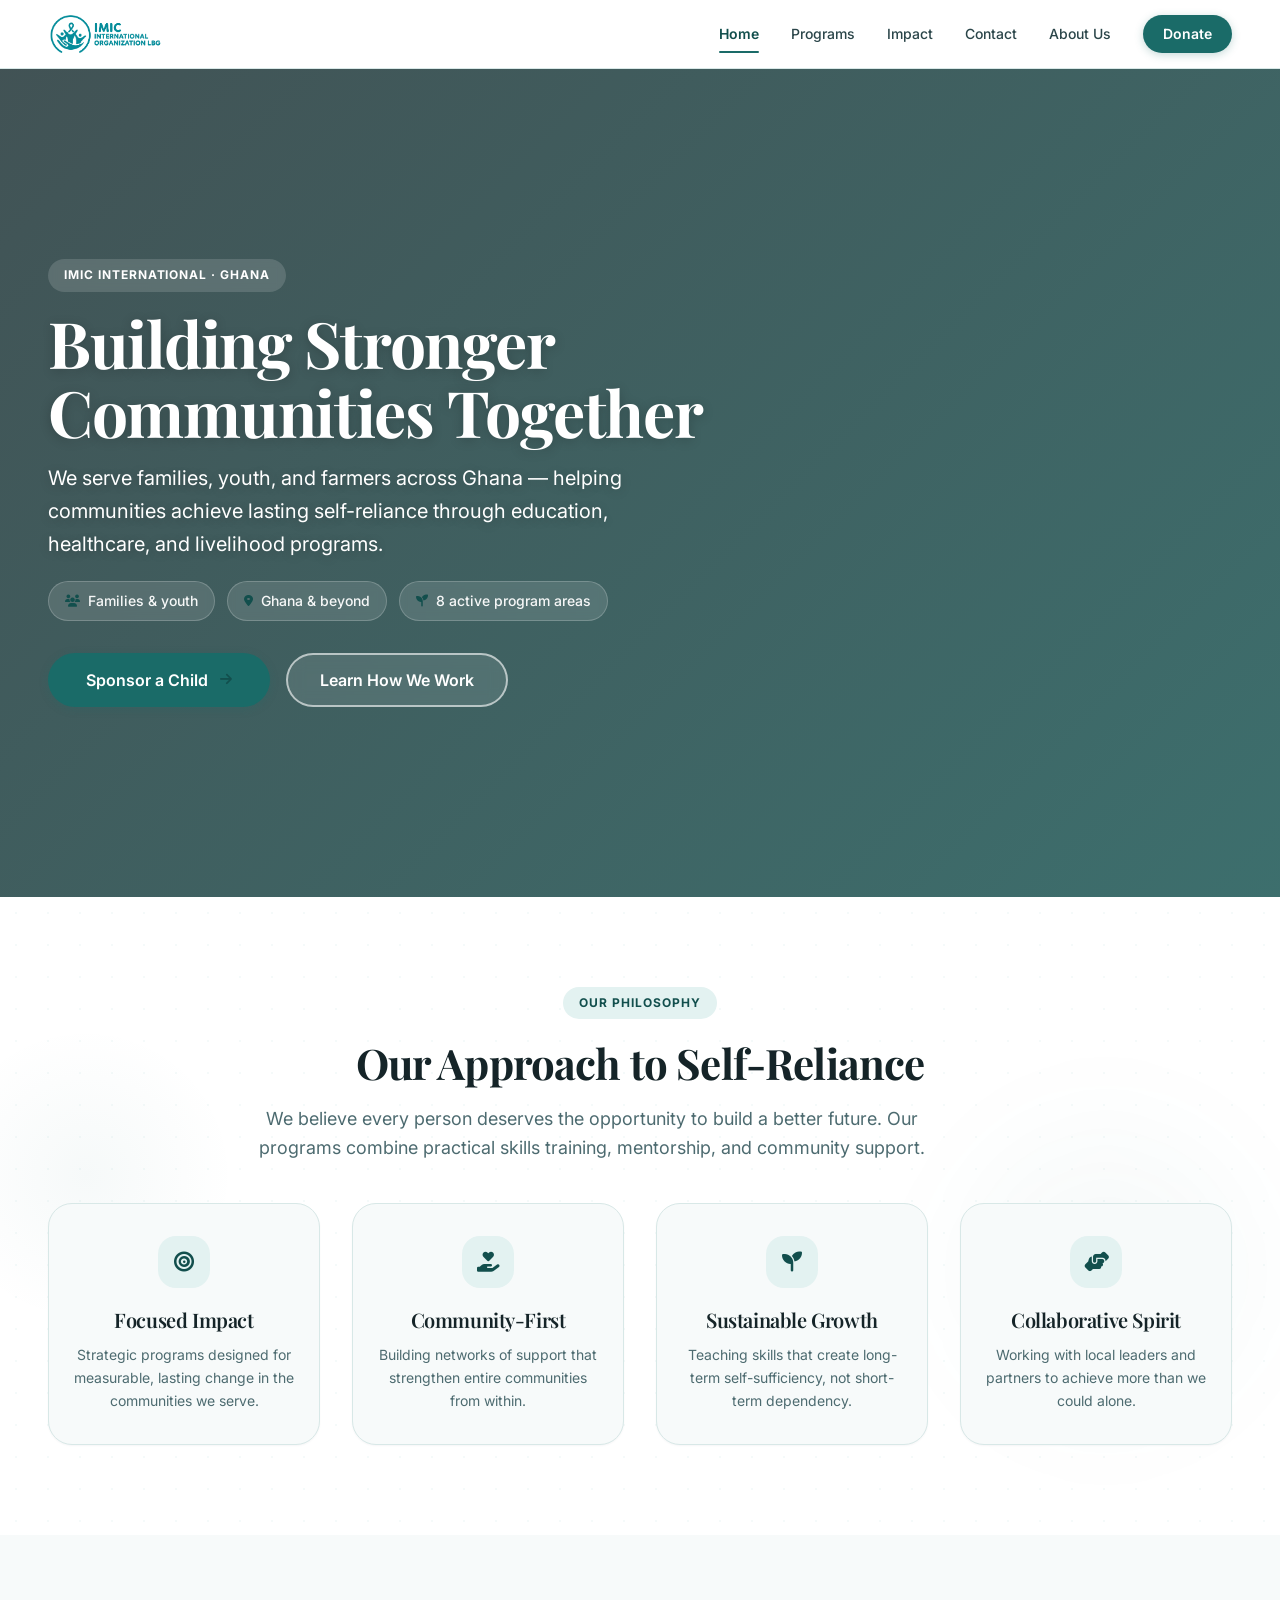
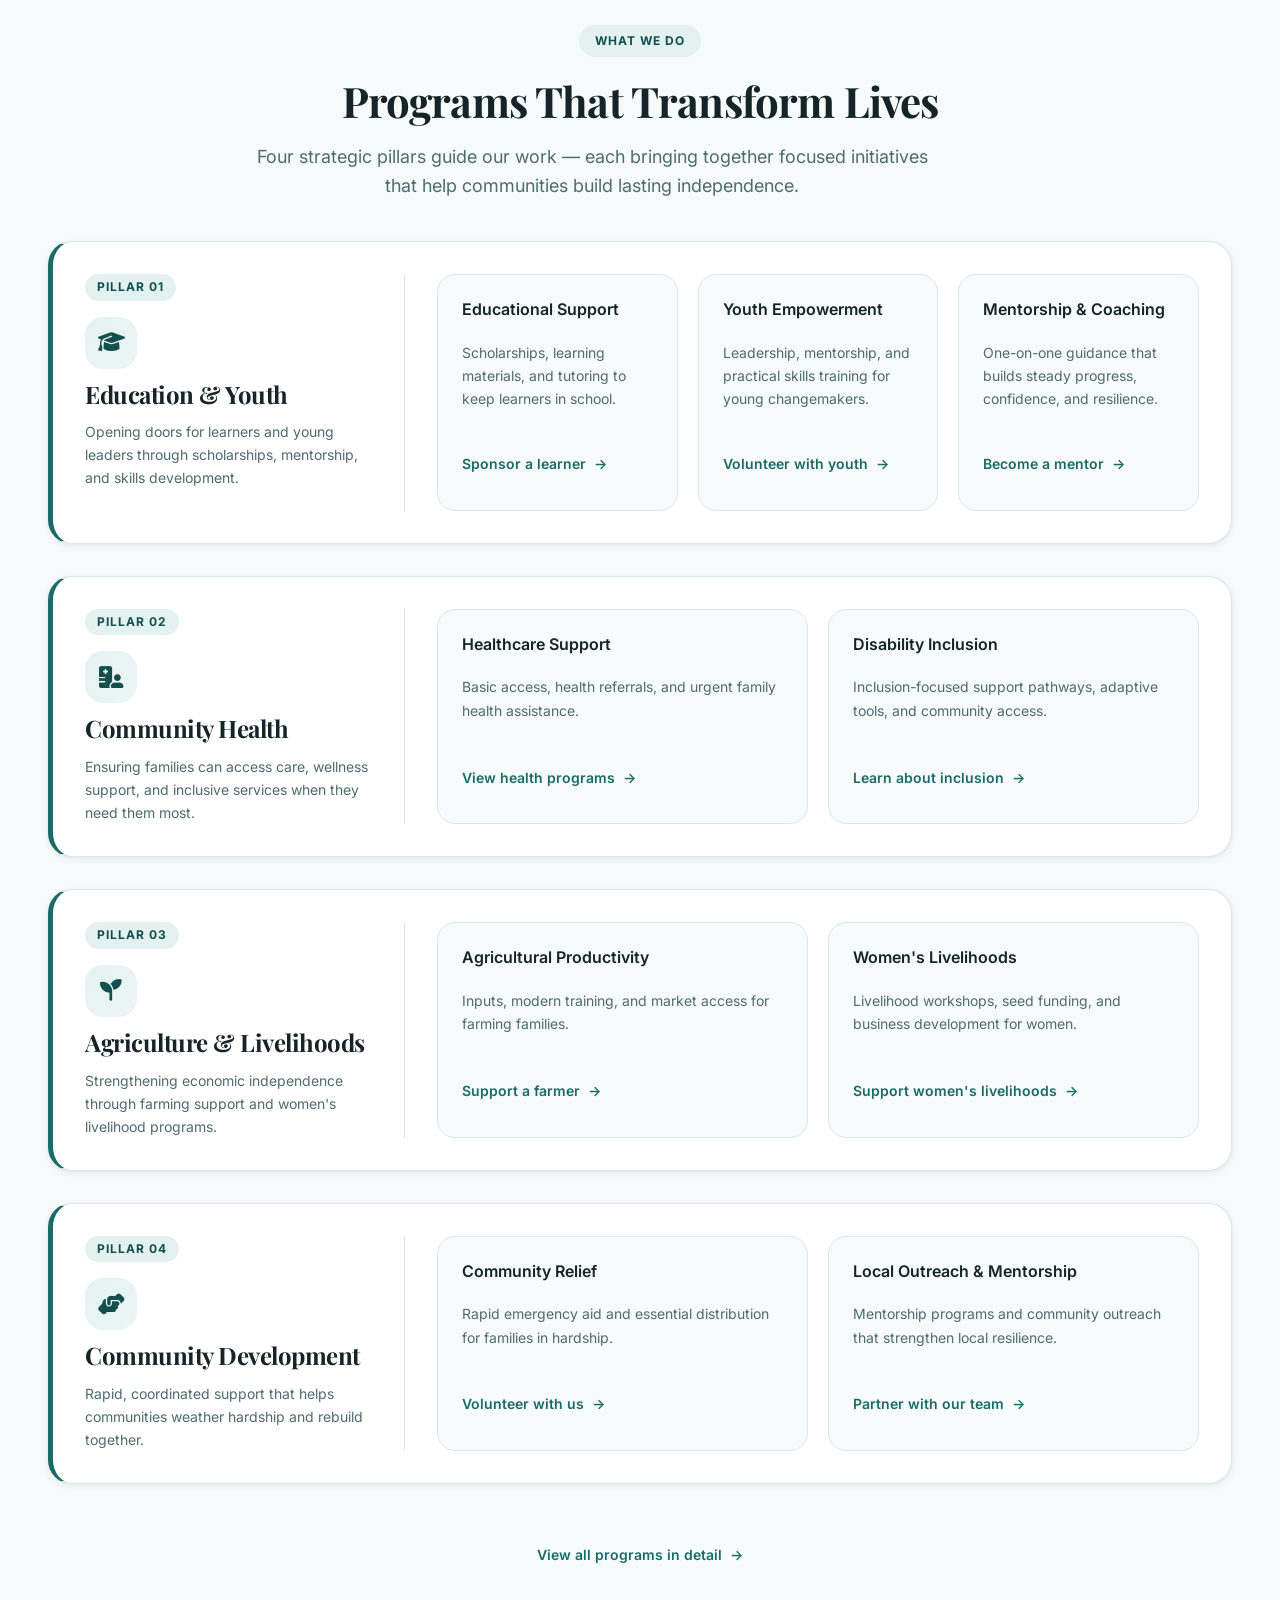
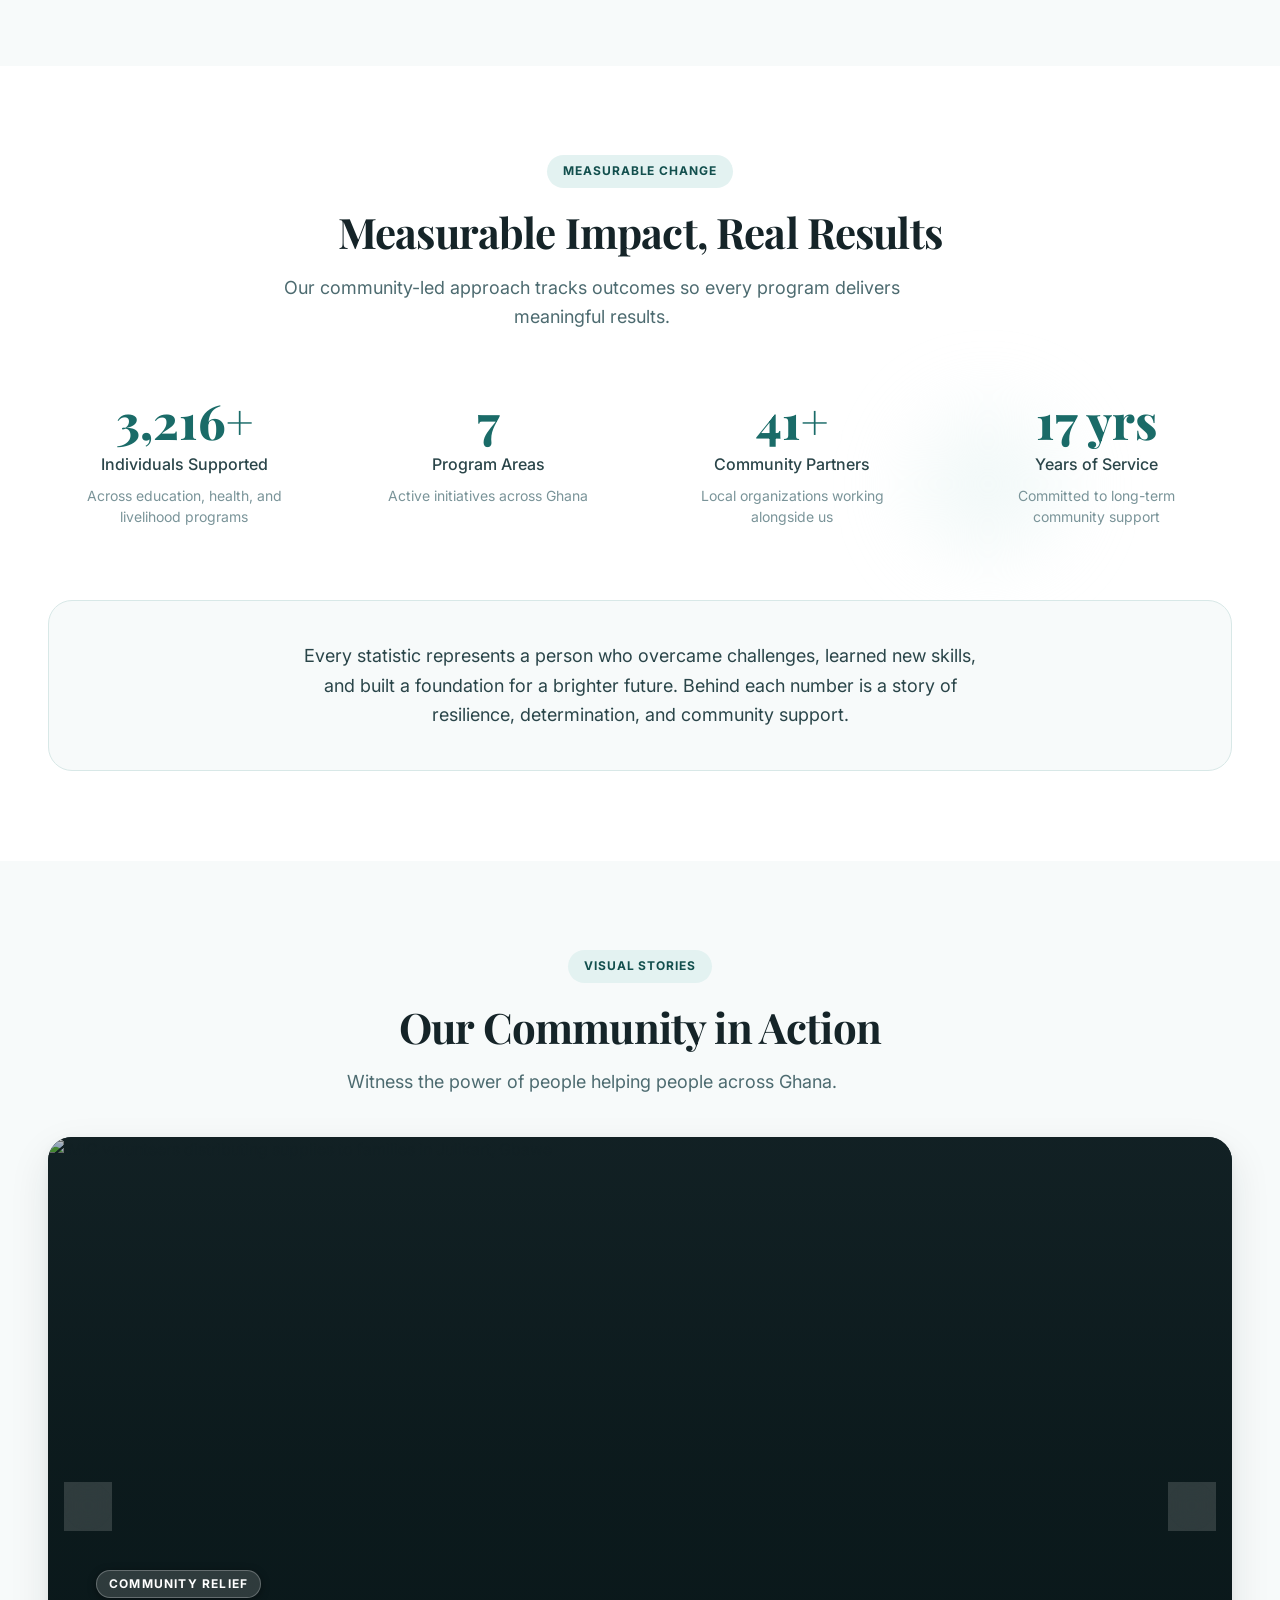
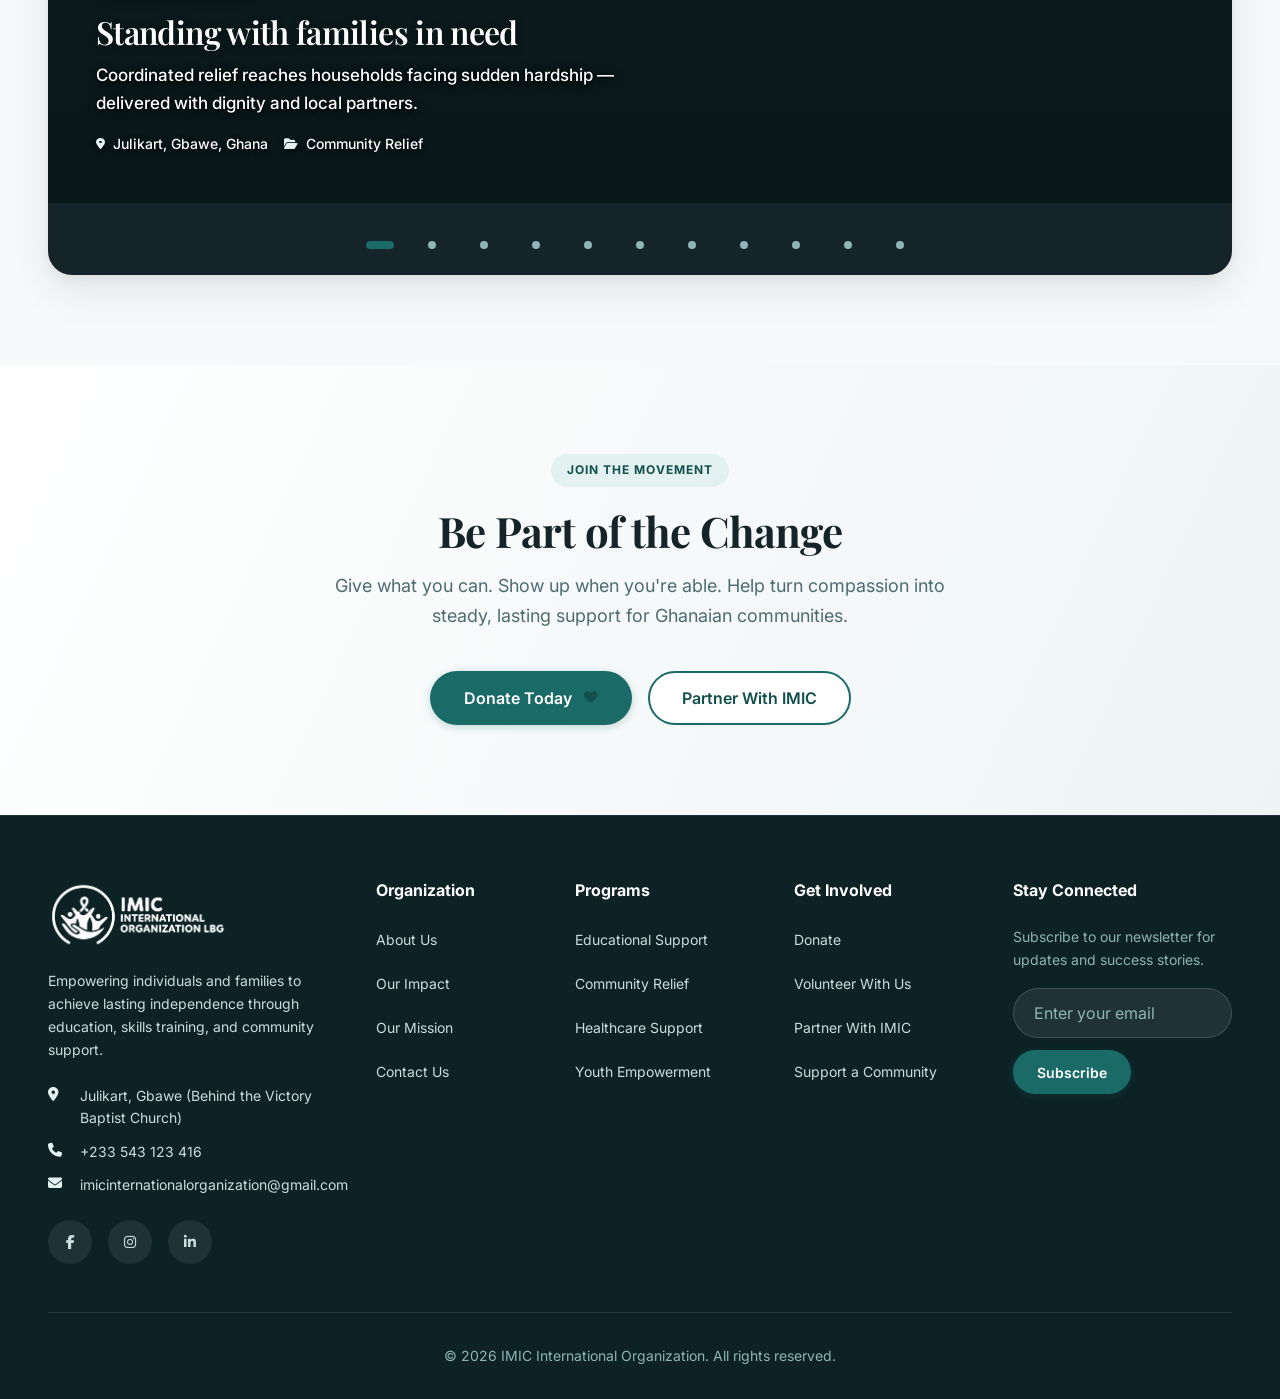
==== commit 5a4bcc1d: "editor changes" ====
--- a/index.html
+++ b/index.html
@@ -1,331 +1,351 @@
 <!DOCTYPE html>
 <html lang="en">
+
 <head>
   <meta charset="UTF-8" />
   <meta name="viewport" content="width=device-width, initial-scale=1.0, viewport-fit=cover" />
-  <meta name="description" content="IMIC International Organization — Building self-reliance and transforming lives through education, healthcare, and community-driven support in Ghana." />
+  <meta name="description"
+    content="IMIC International Organization — Building self-reliance and transforming lives through education, healthcare, and community-driven support in Ghana." />
   <title>IMIC | Building Stronger Communities Together</title>
   <link rel="preconnect" href="https://fonts.googleapis.com">
   <link rel="preconnect" href="https://fonts.gstatic.com" crossorigin>
-  <link href="https://fonts.googleapis.com/css2?family=Inter:opsz,wght@14..32,400;14..32,500;14..32,600;14..32,700&family=Playfair+Display:wght@600;700&display=swap" rel="stylesheet">
-  <link rel="stylesheet" href="https://cdnjs.cloudflare.com/ajax/libs/font-awesome/6.5.1/css/all.min.css" crossorigin="anonymous">
+  <link
+    href="https://fonts.googleapis.com/css2?family=Inter:opsz,wght@14..32,400;14..32,500;14..32,600;14..32,700&family=Playfair+Display:wght@600;700&display=swap"
+    rel="stylesheet">
+  <link rel="stylesheet" href="https://cdnjs.cloudflare.com/ajax/libs/font-awesome/6.5.1/css/all.min.css"
+    crossorigin="anonymous">
   <link rel="stylesheet" href="./styles.css">
 </head>
+
 <body>
 
-<a href="#main-content" class="skip-link">Skip to main content</a>
-
-<header class="navbar" role="banner">
-  <div class="container nav-container">
-    <div class="logo">
-      <a href="index.html" aria-label="IMIC International — Home">
-        <img src="./logo-full-colour.png" alt="IMIC International Organization" width="180" height="48">
-      </a>
+  <a href="#main-content" class="skip-link">Skip to main content</a>
+
+  <header class="navbar" role="banner">
+    <div class="container nav-container">
+      <div class="logo">
+        <a href="index.html" aria-label="IMIC International — Home">
+          <img src="./logo-full-colour.png" alt="IMIC International Organization" width="180" height="48">
+        </a>
+      </div>
+      <button class="mobile-toggle" id="mobileToggle" type="button" aria-label="Open menu" aria-controls="navLinks"
+        aria-expanded="false">
+        <i class="fas fa-bars" aria-hidden="true"></i>
+      </button>
+      <nav class="nav-links" id="navLinks" role="navigation" aria-label="Main navigation">
+        <a href="index.html">Home</a>
+        <a href="programs.html">Programs</a>
+        <a href="impact.html">Impact</a>
+        <a href="contact.html">Contact</a>
+        <a href="about.html">About Us</a>
+        <a href="donate.html" class="donate-nav">Donate</a>
+      </nav>
     </div>
-    <button class="mobile-toggle" id="mobileToggle" type="button" aria-label="Open menu" aria-controls="navLinks" aria-expanded="false">
-      <i class="fas fa-bars" aria-hidden="true"></i>
-    </button>
-    <nav class="nav-links" id="navLinks" role="navigation" aria-label="Main navigation">
-      <a href="index.html">Home</a>
-      <a href="programs.html">Programs</a>
-      <a href="impact.html">Impact</a>
-      <a href="contact.html">Contact</a>
-      <a href="about.html">About Us</a>
-      <a href="donate.html" class="donate-nav">Donate</a>
-    </nav>
-  </div>
-</header>
-
-<main id="main-content">
-  <section id="home" class="hero" aria-labelledby="hero-heading">
-    <div class="container hero-grid" data-reveal>
-      <div class="hero-content">
-        <div class="badge">IMIC International · Ghana</div>
-        <h1 id="hero-heading">Building Stronger Communities Together</h1>
-        <p class="hero-lead">We serve families, youth, and farmers across Ghana — helping communities achieve lasting self-reliance through education, healthcare, and livelihood programs.</p>
-        <ul class="hero-meta" aria-label="Who we serve and where we work">
-          <li><i class="fas fa-users" aria-hidden="true"></i> Families &amp; youth</li>
-          <li><i class="fas fa-map-marker-alt" aria-hidden="true"></i> Mempeasem &amp; beyond</li>
-          <li><i class="fas fa-seedling" aria-hidden="true"></i> 8 active program areas</li>
-        </ul>
-        <div class="hero-buttons">
-          <a href="donate.html" class="btn btn-lg">Sponsor a Child <i class="fas fa-arrow-right" aria-hidden="true"></i></a>
-          <a href="#about" class="btn btn-outline-light btn-lg">Learn How We Work</a>
-        </div>
+  </header>
+
+  <main id="main-content">
+    <section id="home" class="hero" aria-labelledby="hero-heading">
+      <div class="container hero-grid" data-reveal>
+        <div class="hero-content">
+          <div class="badge">IMIC International · Ghana</div>
+          <h1 id="hero-heading">Building Stronger Communities Together</h1>
+          <p class="hero-lead">We serve families, youth, and farmers across Ghana — helping communities achieve lasting
+            self-reliance through education, healthcare, and livelihood programs.</p>
+          <ul class="hero-meta" aria-label="Who we serve and where we work">
+            <li><i class="fas fa-users" aria-hidden="true"></i> Families &amp; youth</li>
+            <li><i class="fas fa-map-marker-alt" aria-hidden="true"></i> Ghana &amp; beyond</li>
+            <li><i class="fas fa-seedling" aria-hidden="true"></i> 8 active program areas</li>
+          </ul>
+          <div class="hero-buttons">
+            <a href="donate.html" class="btn btn-lg">Sponsor a Child <i class="fas fa-arrow-right"
+                aria-hidden="true"></i></a>
+            <a href="#about" class="btn btn-outline-light btn-lg">Learn How We Work</a>
+          </div>
+        </div>
+      </div>
+    </section>
+
+    <section id="about" class="section approach" aria-labelledby="approach-heading">
+      <div class="bg-blob-1" aria-hidden="true"></div>
+      <div class="bg-blob-2" aria-hidden="true"></div>
+      <div class="container" data-reveal>
+        <div class="section-header">
+          <div class="badge">Our philosophy</div>
+          <h2 id="approach-heading" class="section-title">Our Approach to Self-Reliance</h2>
+          <p class="section-sub">We believe every person deserves the opportunity to build a better future. Our programs
+            combine practical skills training, mentorship, and community support.</p>
+        </div>
+        <div class="approach-grid">
+          <article class="approach-card">
+            <div class="card-icon" aria-hidden="true"><i class="fas fa-bullseye"></i></div>
+            <h3>Focused Impact</h3>
+            <p>Strategic programs designed for measurable, lasting change in the communities we serve.</p>
+          </article>
+          <article class="approach-card">
+            <div class="card-icon" aria-hidden="true"><i class="fas fa-hand-holding-heart"></i></div>
+            <h3>Community-First</h3>
+            <p>Building networks of support that strengthen entire communities from within.</p>
+          </article>
+          <article class="approach-card">
+            <div class="card-icon" aria-hidden="true"><i class="fas fa-seedling"></i></div>
+            <h3>Sustainable Growth</h3>
+            <p>Teaching skills that create long-term self-sufficiency, not short-term dependency.</p>
+          </article>
+          <article class="approach-card">
+            <div class="card-icon" aria-hidden="true"><i class="fas fa-hands-helping"></i></div>
+            <h3>Collaborative Spirit</h3>
+            <p>Working with local leaders and partners to achieve more than we could alone.</p>
+          </article>
+        </div>
+      </div>
+    </section>
+
+    <section id="programs" class="section programs" aria-labelledby="programs-heading">
+      <div class="container" data-reveal>
+        <div class="section-header">
+          <div class="badge">What we do</div>
+          <h2 id="programs-heading" class="section-title">Programs That Transform Lives</h2>
+          <p class="section-sub">Four strategic pillars guide our work — each bringing together focused initiatives that
+            help communities build lasting independence.</p>
+        </div>
+        <div class="program-pillars">
+
+          <article class="program-pillar">
+            <header class="pillar-header">
+              <span class="pillar-badge">Pillar 01</span>
+              <div class="pillar-icon" aria-hidden="true"><i class="fas fa-graduation-cap"></i></div>
+              <h3 class="pillar-title">Education &amp; Youth</h3>
+              <p class="pillar-summary">Opening doors for learners and young leaders through scholarships, mentorship,
+                and skills development.</p>
+            </header>
+            <ul class="pillar-initiatives">
+              <li class="initiative-card">
+                <h4>Educational Support</h4>
+                <p>Scholarships, learning materials, and tutoring to keep learners in school.</p>
+                <a href="donate.html" class="program-link">Sponsor a learner <span aria-hidden="true">→</span></a>
+              </li>
+              <li class="initiative-card">
+                <h4>Youth Empowerment</h4>
+                <p>Leadership, mentorship, and practical skills training for young changemakers.</p>
+                <a href="contact.html" class="program-link">Volunteer with youth <span aria-hidden="true">→</span></a>
+              </li>
+              <li class="initiative-card">
+                <h4>Mentorship &amp; Coaching</h4>
+                <p>One-on-one guidance that builds steady progress, confidence, and resilience.</p>
+                <a href="contact.html" class="program-link">Become a mentor <span aria-hidden="true">→</span></a>
+              </li>
+            </ul>
+          </article>
+
+          <article class="program-pillar">
+            <header class="pillar-header">
+              <span class="pillar-badge">Pillar 02</span>
+              <div class="pillar-icon" aria-hidden="true"><i class="fas fa-hospital-user"></i></div>
+              <h3 class="pillar-title">Community Health</h3>
+              <p class="pillar-summary">Ensuring families can access care, wellness support, and inclusive services when
+                they need them most.</p>
+            </header>
+            <ul class="pillar-initiatives">
+              <li class="initiative-card">
+                <h4>Healthcare Support</h4>
+                <p>Basic access, health referrals, and urgent family health assistance.</p>
+                <a href="programs.html" class="program-link">View health programs <span aria-hidden="true">→</span></a>
+              </li>
+              <li class="initiative-card">
+                <h4>Disability Inclusion</h4>
+                <p>Inclusion-focused support pathways, adaptive tools, and community access.</p>
+                <a href="programs.html" class="program-link">Learn about inclusion <span aria-hidden="true">→</span></a>
+              </li>
+            </ul>
+          </article>
+
+          <article class="program-pillar">
+            <header class="pillar-header">
+              <span class="pillar-badge">Pillar 03</span>
+              <div class="pillar-icon" aria-hidden="true"><i class="fas fa-seedling"></i></div>
+              <h3 class="pillar-title">Agriculture &amp; Livelihoods</h3>
+              <p class="pillar-summary">Strengthening economic independence through farming support and women's
+                livelihood programs.</p>
+            </header>
+            <ul class="pillar-initiatives">
+              <li class="initiative-card">
+                <h4>Agricultural Productivity</h4>
+                <p>Inputs, modern training, and market access for farming families.</p>
+                <a href="donate.html" class="program-link">Support a farmer <span aria-hidden="true">→</span></a>
+              </li>
+              <li class="initiative-card">
+                <h4>Women's Livelihoods</h4>
+                <p>Livelihood workshops, seed funding, and business development for women.</p>
+                <a href="donate.html" class="program-link">Support women's livelihoods <span
+                    aria-hidden="true">→</span></a>
+              </li>
+            </ul>
+          </article>
+
+          <article class="program-pillar">
+            <header class="pillar-header">
+              <span class="pillar-badge">Pillar 04</span>
+              <div class="pillar-icon" aria-hidden="true"><i class="fas fa-hands-helping"></i></div>
+              <h3 class="pillar-title">Community Development</h3>
+              <p class="pillar-summary">Rapid, coordinated support that helps communities weather hardship and rebuild
+                together.</p>
+            </header>
+            <ul class="pillar-initiatives">
+              <li class="initiative-card">
+                <h4>Community Relief</h4>
+                <p>Rapid emergency aid and essential distribution for families in hardship.</p>
+                <a href="contact.html" class="program-link">Volunteer with us <span aria-hidden="true">→</span></a>
+              </li>
+              <li class="initiative-card">
+                <h4>Local Outreach &amp; Mentorship</h4>
+                <p>Mentorship programs and community outreach that strengthen local resilience.</p>
+                <a href="contact.html" class="program-link">Partner with our team <span aria-hidden="true">→</span></a>
+              </li>
+            </ul>
+          </article>
+
+        </div>
+        <p class="programs-footer-note"><a href="programs.html" class="program-link">View all programs in detail <span
+              aria-hidden="true">→</span></a></p>
+      </div>
+    </section>
+
+    <section id="impact" class="section impact-stats" aria-labelledby="impact-heading">
+      <div class="bg-blob-3" aria-hidden="true"></div>
+      <div class="container" data-reveal>
+        <div class="section-header">
+          <div class="badge">Measurable change</div>
+          <h2 id="impact-heading" class="section-title">Measurable Impact, Real Results</h2>
+          <p class="section-sub">Our community-led approach tracks outcomes so every program delivers meaningful
+            results.</p>
+        </div>
+        <div class="stats-container">
+          <div class="stat-block">
+            <div class="stat-main counter" data-target="3500" data-suffix="+">0</div>
+            <div>Individuals Supported</div>
+            <small>Across education, health, and livelihood programs</small>
+          </div>
+          <div class="stat-block">
+            <div class="stat-main counter" data-target="8">0</div>
+            <div>Program Areas</div>
+            <small>Active initiatives across Ghana</small>
+          </div>
+          <div class="stat-block">
+            <div class="stat-main counter" data-target="45" data-suffix="+">0</div>
+            <div>Community Partners</div>
+            <small>Local organizations working alongside us</small>
+          </div>
+          <div class="stat-block">
+            <div class="stat-main counter" data-target="18" data-suffix=" yrs">0</div>
+            <div>Years of Service</div>
+            <small>Committed to long-term community support</small>
+          </div>
+        </div>
+        <div class="impact-note">
+          <p>Every statistic represents a person who overcame challenges, learned new skills, and built a foundation for
+            a brighter future. Behind each number is a story of resilience, determination, and community support.</p>
+        </div>
+      </div>
+    </section>
+
+    <section class="section gallery" aria-labelledby="gallery-heading">
+      <div class="container" data-reveal>
+        <div class="section-header">
+          <div class="badge">Visual stories</div>
+          <h2 id="gallery-heading" class="section-title">Our Community in Action</h2>
+          <p class="section-sub">Witness the power of people helping people across Ghana.</p>
+        </div>
+        <div class="carousel-wrapper" id="communityCarousel" role="region" aria-roledescription="carousel"
+          aria-label="Community impact stories" tabindex="0">
+          <div class="carousel-track-container">
+            <div class="carousel-track" id="carouselTrack" aria-live="polite"></div>
+          </div>
+          <button class="carousel-btn carousel-btn-prev" id="prevCarouselBtn" type="button" aria-label="Previous story">
+            <i class="fas fa-chevron-left" aria-hidden="true"></i>
+          </button>
+          <button class="carousel-btn carousel-btn-next" id="nextCarouselBtn" type="button" aria-label="Next story">
+            <i class="fas fa-chevron-right" aria-hidden="true"></i>
+          </button>
+          <div class="carousel-dots" id="carouselDots" role="tablist" aria-label="Choose a story"></div>
+        </div>
+      </div>
+    </section>
+
+    <section id="get-involved" class="section cta-section" aria-labelledby="cta-heading">
+      <div class="container cta-box" data-reveal>
+        <div class="badge">Join the movement</div>
+        <h2 id="cta-heading" class="section-title">Be Part of the Change</h2>
+        <p class="section-sub section-sub--centered">Give what you can. Show up when you're able. Help turn compassion
+          into steady, lasting support for Ghanaian communities.</p>
+        <div id="donate" class="cta-buttons">
+          <a href="donate.html" class="btn btn-lg">Donate Today <i class="fas fa-heart" aria-hidden="true"></i></a>
+          <a href="contact.html" class="btn btn-outline btn-lg">Partner With IMIC</a>
+        </div>
+      </div>
+    </section>
+  </main>
+
+  <footer id="contact" class="site-footer" role="contentinfo">
+    <div class="container">
+      <div class="footer-grid-modern">
+        <div class="footer-brand">
+          <img src="./logo-white.png" alt="IMIC International Organization" width="180" height="48" loading="lazy">
+          <p>Empowering individuals and families to achieve lasting independence through education, skills training, and
+            community support.</p>
+          <div class="contact-info">
+            <p><i class="fas fa-map-marker-alt" aria-hidden="true"></i> Julikart, Gbawe (Behind the Victory Baptist
+              Church)</p>
+            <p><i class="fas fa-phone" aria-hidden="true"></i> <a href="tel:+233543123416">+233 543 123 416</a></p>
+            <p><i class="fas fa-envelope" aria-hidden="true"></i> <a
+                href="mailto:imicinternationalorganization@gmail.com">imicinternationalorganization@gmail.com</a></p>
+          </div>
+          <div class="social-icons" aria-label="Social media">
+            <a href="contact.html" aria-label="Contact us to connect on Facebook"><i class="fab fa-facebook-f"
+                aria-hidden="true"></i></a>
+            <a href="contact.html" aria-label="Contact us to connect on Instagram"><i class="fab fa-instagram"
+                aria-hidden="true"></i></a>
+            <a href="contact.html" aria-label="Contact us to connect on LinkedIn"><i class="fab fa-linkedin-in"
+                aria-hidden="true"></i></a>
+          </div>
+        </div>
+        <div class="footer-col">
+          <h4>Organization</h4>
+          <a href="about.html">About Us</a>
+          <a href="impact.html">Our Impact</a>
+          <a href="about.html">Our Mission</a>
+          <a href="contact.html">Contact Us</a>
+        </div>
+        <div class="footer-col">
+          <h4>Programs</h4>
+          <a href="programs.html">Educational Support</a>
+          <a href="programs.html">Community Relief</a>
+          <a href="programs.html">Healthcare Support</a>
+          <a href="programs.html">Youth Empowerment</a>
+        </div>
+        <div class="footer-col">
+          <h4>Get Involved</h4>
+          <a href="donate.html">Donate</a>
+          <a href="contact.html">Volunteer With Us</a>
+          <a href="contact.html">Partner With IMIC</a>
+          <a href="donate.html">Support a Community</a>
+        </div>
+        <div class="footer-newsletter">
+          <h4>Stay Connected</h4>
+          <p>Subscribe to our newsletter for updates and success stories.</p>
+          <div class="newsletter-form">
+            <label for="newsEmail" class="sr-only">Email address</label>
+            <input type="email" id="newsEmail" placeholder="Enter your email" autocomplete="email" required>
+            <button type="button" id="subscribeBtn">Subscribe</button>
+          </div>
+        </div>
+      </div>
+      <div class="footer-bottom">
+        <div>© <span id="year"></span> IMIC International Organization. All rights reserved.</div>
       </div>
     </div>
-  </section>
-
-  <section id="about" class="section approach" aria-labelledby="approach-heading">
-    <div class="bg-blob-1" aria-hidden="true"></div>
-    <div class="bg-blob-2" aria-hidden="true"></div>
-    <div class="container" data-reveal>
-      <div class="section-header">
-        <div class="badge">Our philosophy</div>
-        <h2 id="approach-heading" class="section-title">Our Approach to Self-Reliance</h2>
-        <p class="section-sub">We believe every person deserves the opportunity to build a better future. Our programs combine practical skills training, mentorship, and community support.</p>
-      </div>
-      <div class="approach-grid">
-        <article class="approach-card">
-          <div class="card-icon" aria-hidden="true"><i class="fas fa-bullseye"></i></div>
-          <h3>Focused Impact</h3>
-          <p>Strategic programs designed for measurable, lasting change in the communities we serve.</p>
-        </article>
-        <article class="approach-card">
-          <div class="card-icon" aria-hidden="true"><i class="fas fa-hand-holding-heart"></i></div>
-          <h3>Community-First</h3>
-          <p>Building networks of support that strengthen entire communities from within.</p>
-        </article>
-        <article class="approach-card">
-          <div class="card-icon" aria-hidden="true"><i class="fas fa-seedling"></i></div>
-          <h3>Sustainable Growth</h3>
-          <p>Teaching skills that create long-term self-sufficiency, not short-term dependency.</p>
-        </article>
-        <article class="approach-card">
-          <div class="card-icon" aria-hidden="true"><i class="fas fa-hands-helping"></i></div>
-          <h3>Collaborative Spirit</h3>
-          <p>Working with local leaders and partners to achieve more than we could alone.</p>
-        </article>
-      </div>
-    </div>
-  </section>
-
-  <section id="programs" class="section programs" aria-labelledby="programs-heading">
-    <div class="container" data-reveal>
-      <div class="section-header">
-        <div class="badge">What we do</div>
-        <h2 id="programs-heading" class="section-title">Programs That Transform Lives</h2>
-        <p class="section-sub">Four strategic pillars guide our work — each bringing together focused initiatives that help communities build lasting independence.</p>
-      </div>
-      <div class="program-pillars">
-
-        <article class="program-pillar">
-          <header class="pillar-header">
-            <span class="pillar-badge">Pillar 01</span>
-            <div class="pillar-icon" aria-hidden="true"><i class="fas fa-graduation-cap"></i></div>
-            <h3 class="pillar-title">Education &amp; Youth</h3>
-            <p class="pillar-summary">Opening doors for learners and young leaders through scholarships, mentorship, and skills development.</p>
-          </header>
-          <ul class="pillar-initiatives">
-            <li class="initiative-card">
-              <h4>Educational Support</h4>
-              <p>Scholarships, learning materials, and tutoring to keep learners in school.</p>
-              <a href="donate.html" class="program-link">Sponsor a learner <span aria-hidden="true">→</span></a>
-            </li>
-            <li class="initiative-card">
-              <h4>Youth Empowerment</h4>
-              <p>Leadership, mentorship, and practical skills training for young changemakers.</p>
-              <a href="contact.html" class="program-link">Volunteer with youth <span aria-hidden="true">→</span></a>
-            </li>
-            <li class="initiative-card">
-              <h4>Mentorship &amp; Coaching</h4>
-              <p>One-on-one guidance that builds steady progress, confidence, and resilience.</p>
-              <a href="contact.html" class="program-link">Become a mentor <span aria-hidden="true">→</span></a>
-            </li>
-          </ul>
-        </article>
-
-        <article class="program-pillar">
-          <header class="pillar-header">
-            <span class="pillar-badge">Pillar 02</span>
-            <div class="pillar-icon" aria-hidden="true"><i class="fas fa-hospital-user"></i></div>
-            <h3 class="pillar-title">Community Health</h3>
-            <p class="pillar-summary">Ensuring families can access care, wellness support, and inclusive services when they need them most.</p>
-          </header>
-          <ul class="pillar-initiatives">
-            <li class="initiative-card">
-              <h4>Healthcare Support</h4>
-              <p>Basic access, health referrals, and urgent family health assistance.</p>
-              <a href="programs.html" class="program-link">View health programs <span aria-hidden="true">→</span></a>
-            </li>
-            <li class="initiative-card">
-              <h4>Disability Inclusion</h4>
-              <p>Inclusion-focused support pathways, adaptive tools, and community access.</p>
-              <a href="programs.html" class="program-link">Learn about inclusion <span aria-hidden="true">→</span></a>
-            </li>
-          </ul>
-        </article>
-
-        <article class="program-pillar">
-          <header class="pillar-header">
-            <span class="pillar-badge">Pillar 03</span>
-            <div class="pillar-icon" aria-hidden="true"><i class="fas fa-seedling"></i></div>
-            <h3 class="pillar-title">Agriculture &amp; Livelihoods</h3>
-            <p class="pillar-summary">Strengthening economic independence through farming support and women's livelihood programs.</p>
-          </header>
-          <ul class="pillar-initiatives">
-            <li class="initiative-card">
-              <h4>Agricultural Productivity</h4>
-              <p>Inputs, modern training, and market access for farming families.</p>
-              <a href="donate.html" class="program-link">Support a farmer <span aria-hidden="true">→</span></a>
-            </li>
-            <li class="initiative-card">
-              <h4>Women's Livelihoods</h4>
-              <p>Livelihood workshops, seed funding, and business development for women.</p>
-              <a href="donate.html" class="program-link">Support women's livelihoods <span aria-hidden="true">→</span></a>
-            </li>
-          </ul>
-        </article>
-
-        <article class="program-pillar">
-          <header class="pillar-header">
-            <span class="pillar-badge">Pillar 04</span>
-            <div class="pillar-icon" aria-hidden="true"><i class="fas fa-hands-helping"></i></div>
-            <h3 class="pillar-title">Community Development</h3>
-            <p class="pillar-summary">Rapid, coordinated support that helps communities weather hardship and rebuild together.</p>
-          </header>
-          <ul class="pillar-initiatives">
-            <li class="initiative-card">
-              <h4>Community Relief</h4>
-              <p>Rapid emergency aid and essential distribution for families in hardship.</p>
-              <a href="contact.html" class="program-link">Volunteer with us <span aria-hidden="true">→</span></a>
-            </li>
-            <li class="initiative-card">
-              <h4>Local Outreach &amp; Mentorship</h4>
-              <p>Mentorship programs and community outreach that strengthen local resilience.</p>
-              <a href="contact.html" class="program-link">Partner with our team <span aria-hidden="true">→</span></a>
-            </li>
-          </ul>
-        </article>
-
-      </div>
-      <p class="programs-footer-note"><a href="programs.html" class="program-link">View all programs in detail <span aria-hidden="true">→</span></a></p>
-    </div>
-  </section>
-
-  <section id="impact" class="section impact-stats" aria-labelledby="impact-heading">
-    <div class="bg-blob-3" aria-hidden="true"></div>
-    <div class="container" data-reveal>
-      <div class="section-header">
-        <div class="badge">Measurable change</div>
-        <h2 id="impact-heading" class="section-title">Measurable Impact, Real Results</h2>
-        <p class="section-sub">Our community-led approach tracks outcomes so every program delivers meaningful results.</p>
-      </div>
-      <div class="stats-container">
-        <div class="stat-block">
-          <div class="stat-main counter" data-target="3500" data-suffix="+">0</div>
-          <div>Individuals Supported</div>
-          <small>Across education, health, and livelihood programs</small>
-        </div>
-        <div class="stat-block">
-          <div class="stat-main counter" data-target="8">0</div>
-          <div>Program Areas</div>
-          <small>Active initiatives across Ghana</small>
-        </div>
-        <div class="stat-block">
-          <div class="stat-main counter" data-target="45" data-suffix="+">0</div>
-          <div>Community Partners</div>
-          <small>Local organizations working alongside us</small>
-        </div>
-        <div class="stat-block">
-          <div class="stat-main counter" data-target="18" data-suffix=" yrs">0</div>
-          <div>Years of Service</div>
-          <small>Committed to long-term community support</small>
-        </div>
-      </div>
-      <div class="impact-note">
-        <p>Every statistic represents a person who overcame challenges, learned new skills, and built a foundation for a brighter future. Behind each number is a story of resilience, determination, and community support.</p>
-      </div>
-    </div>
-  </section>
-
-  <section class="section gallery" aria-labelledby="gallery-heading">
-    <div class="container" data-reveal>
-      <div class="section-header">
-        <div class="badge">Visual stories</div>
-        <h2 id="gallery-heading" class="section-title">Our Community in Action</h2>
-        <p class="section-sub">Witness the power of people helping people across Ghana.</p>
-      </div>
-      <div
-        class="carousel-wrapper"
-        id="communityCarousel"
-        role="region"
-        aria-roledescription="carousel"
-        aria-label="Community impact stories"
-        tabindex="0"
-      >
-        <div class="carousel-track-container">
-          <div class="carousel-track" id="carouselTrack" aria-live="polite"></div>
-        </div>
-        <button class="carousel-btn carousel-btn-prev" id="prevCarouselBtn" type="button" aria-label="Previous story">
-          <i class="fas fa-chevron-left" aria-hidden="true"></i>
-        </button>
-        <button class="carousel-btn carousel-btn-next" id="nextCarouselBtn" type="button" aria-label="Next story">
-          <i class="fas fa-chevron-right" aria-hidden="true"></i>
-        </button>
-        <div class="carousel-dots" id="carouselDots" role="tablist" aria-label="Choose a story"></div>
-      </div>
-    </div>
-  </section>
-
-  <section id="get-involved" class="section cta-section" aria-labelledby="cta-heading">
-    <div class="container cta-box" data-reveal>
-      <div class="badge">Join the movement</div>
-      <h2 id="cta-heading" class="section-title">Be Part of the Change</h2>
-      <p class="section-sub section-sub--centered">Give what you can. Show up when you're able. Help turn compassion into steady, lasting support for Ghanaian communities.</p>
-      <div id="donate" class="cta-buttons">
-        <a href="donate.html" class="btn btn-lg">Donate Today <i class="fas fa-heart" aria-hidden="true"></i></a>
-        <a href="contact.html" class="btn btn-outline btn-lg">Partner With IMIC</a>
-      </div>
-    </div>
-  </section>
-</main>
-
-<footer id="contact" class="site-footer" role="contentinfo">
-  <div class="container">
-    <div class="footer-grid-modern">
-      <div class="footer-brand">
-        <img src="./logo-white.png" alt="IMIC International Organization" width="180" height="48" loading="lazy">
-        <p>Empowering individuals and families to achieve lasting independence through education, skills training, and community support.</p>
-        <div class="contact-info">
-          <p><i class="fas fa-map-marker-alt" aria-hidden="true"></i> GA-482-7099, Mempeasem, Ghana</p>
-          <p><i class="fas fa-phone" aria-hidden="true"></i> <a href="tel:+233240298271">+233 24 029 8271</a></p>
-          <p><i class="fas fa-phone" aria-hidden="true"></i> <a href="tel:+233244994544">+233 24 499 4544</a></p>
-          <p><i class="fas fa-envelope" aria-hidden="true"></i> <a href="mailto:imicinternationalorganization@gmail.com">imicinternationalorganization@gmail.com</a></p>
-        </div>
-        <div class="social-icons" aria-label="Social media">
-          <a href="contact.html" aria-label="Contact us to connect on Facebook"><i class="fab fa-facebook-f" aria-hidden="true"></i></a>
-          <a href="contact.html" aria-label="Contact us to connect on Instagram"><i class="fab fa-instagram" aria-hidden="true"></i></a>
-          <a href="contact.html" aria-label="Contact us to connect on LinkedIn"><i class="fab fa-linkedin-in" aria-hidden="true"></i></a>
-        </div>
-      </div>
-      <div class="footer-col">
-        <h4>Organization</h4>
-        <a href="about.html">About Us</a>
-        <a href="impact.html">Our Impact</a>
-        <a href="about.html">Our Mission</a>
-        <a href="contact.html">Contact Us</a>
-      </div>
-      <div class="footer-col">
-        <h4>Programs</h4>
-        <a href="programs.html">Educational Support</a>
-        <a href="programs.html">Community Relief</a>
-        <a href="programs.html">Healthcare Support</a>
-        <a href="programs.html">Youth Empowerment</a>
-      </div>
-      <div class="footer-col">
-        <h4>Get Involved</h4>
-        <a href="donate.html">Donate</a>
-        <a href="contact.html">Volunteer With Us</a>
-        <a href="contact.html">Partner With IMIC</a>
-        <a href="donate.html">Support a Community</a>
-      </div>
-      <div class="footer-newsletter">
-        <h4>Stay Connected</h4>
-        <p>Subscribe to our newsletter for updates and success stories.</p>
-        <div class="newsletter-form">
-          <label for="newsEmail" class="sr-only">Email address</label>
-          <input type="email" id="newsEmail" placeholder="Enter your email" autocomplete="email" required>
-          <button type="button" id="subscribeBtn">Subscribe</button>
-        </div>
-      </div>
-    </div>
-    <div class="footer-bottom">
-      <div>© <span id="year"></span> IMIC International Organization. All rights reserved.</div>
-    </div>
-  </div>
-</footer>
-
-<script src="./script.js" defer></script>
+  </footer>
+
+  <script src="./script.js" defer></script>
 </body>
-</html>
+
+</html>
--- a/styles.css
+++ b/styles.css
@@ -666,6 +666,7 @@
   flex-wrap: wrap;
   align-items: center;
   gap: var(--space-4);
+  margin-top: clamp(var(--space-6), 3vw, var(--space-8));
 }
 
 .hero-buttons .btn:first-child {
@@ -904,36 +905,66 @@
 
 .programs-grid {
   display: grid;
-  grid-template-columns: repeat(auto-fit, minmax(280px, 1fr));
-  gap: var(--space-6);
+  grid-template-columns: repeat(auto-fit, minmax(250px, 1fr));
+  gap: clamp(var(--space-6), 3vw, var(--space-8));
   align-items: stretch;
   position: relative;
   z-index: 2;
+  margin-top: var(--space-4);
 }
 
 .program-card {
   background: var(--white);
   border-radius: var(--radius-card);
-  padding: var(--space-7) var(--space-6);
+  padding: clamp(var(--space-6), 3vw, var(--space-8));
   box-shadow: var(--shadow-sm);
   border: 1px solid var(--border);
   display: flex;
   flex-direction: column;
+  gap: var(--space-3);
   height: 100%;
+  transition: transform var(--duration-base) var(--ease-out), box-shadow var(--duration-base) var(--ease-out), border-color var(--duration-base) var(--ease-out);
 }
 
 .program-card:hover {
-  transform: translateY(-4px);
+  transform: translateY(-6px);
   border-color: var(--border-hover);
-  box-shadow: var(--shadow-card-hover);
+  box-shadow: var(--shadow-md);
 }
 
 .program-card .card-icon {
+  width: 52px;
+  height: 52px;
+  border-radius: var(--radius-md);
+  background: linear-gradient(135deg, var(--accent-light) 0%, rgba(227, 242, 241, 0.7) 100%);
+  display: flex;
+  align-items: center;
+  justify-content: center;
   margin-inline: 0;
+  margin-bottom: var(--space-2);
+  transition: background var(--duration-base) var(--ease-out), transform var(--duration-fast) var(--ease-out);
+}
+
+.program-card:hover .card-icon {
+  background: var(--accent);
+  transform: scale(1.05);
+}
+
+.program-card .card-icon i {
+  font-size: 1.35rem;
+  color: var(--accent-dark);
+  transition: color var(--duration-base) var(--ease-out);
+}
+
+.program-card:hover .card-icon i {
+  color: var(--white);
 }
 
 .program-card h4 {
-  margin-bottom: var(--space-3);
+  font-family: var(--font-sans);
+  font-size: var(--text-md);
+  font-weight: var(--weight-semibold);
+  color: var(--ink);
 }
 
 .program-card p {
@@ -2342,3 +2373,136 @@
     max-width: 1400px;
   }
 }
+
+/* ---------- HEALTHCARE SUPPORT SPOTLIGHT ---------- */
+.healthcare-spotlight-card {
+  background: var(--white);
+  border: 1px solid var(--border);
+  border-left: 5px solid var(--accent);
+  border-radius: var(--radius-card);
+  padding: clamp(var(--space-6), 4vw, var(--space-8));
+  box-shadow: var(--shadow-md);
+  margin-top: var(--space-8);
+  position: relative;
+  width: 100%;
+  box-sizing: border-box;
+}
+
+.healthcare-spotlight-badge {
+  display: inline-flex;
+  align-items: center;
+  gap: var(--space-2);
+  background: var(--accent-light);
+  color: var(--accent-dark);
+  font-size: var(--text-xs);
+  font-weight: var(--weight-bold);
+  text-transform: uppercase;
+  letter-spacing: 0.08em;
+  padding: 6px 14px;
+  border-radius: var(--radius-pill);
+  margin-bottom: var(--space-4);
+  max-width: 100%;
+  white-space: normal;
+  line-height: 1.4;
+}
+
+.healthcare-spotlight-badge i {
+  color: #e63946;
+}
+
+.healthcare-spotlight-title {
+  font-family: var(--font-display);
+  font-size: clamp(var(--text-xl), 2.5vw, var(--text-3xl));
+  font-weight: var(--weight-bold);
+  color: var(--ink);
+  margin-bottom: var(--space-4);
+  line-height: var(--leading-tight);
+}
+
+.healthcare-spotlight-body {
+  font-size: var(--text-base);
+  color: var(--ink-light);
+  line-height: var(--leading-relaxed);
+  margin-bottom: var(--space-5);
+}
+
+.healthcare-checklist {
+  list-style: none;
+  display: grid;
+  grid-template-columns: repeat(auto-fit, minmax(240px, 1fr));
+  gap: var(--space-4);
+  margin-block: var(--space-6);
+}
+
+.healthcare-checklist li {
+  display: flex;
+  align-items: flex-start;
+  gap: var(--space-3);
+  background: var(--bg-soft);
+  padding: var(--space-4) var(--space-5);
+  border-radius: var(--radius-md);
+  border: 1px solid var(--border);
+  font-size: var(--text-sm);
+  font-weight: var(--weight-medium);
+  color: var(--ink);
+  box-shadow: var(--shadow-xs);
+  transition: transform var(--duration-fast) var(--ease-out), border-color var(--duration-fast) var(--ease-out);
+}
+
+.healthcare-checklist li:hover {
+  transform: translateY(-2px);
+  border-color: var(--border-hover);
+}
+
+.healthcare-checklist li i {
+  color: var(--accent);
+  font-size: 1.1rem;
+  margin-top: 2px;
+  flex-shrink: 0;
+}
+
+.healthcare-spotlight-footer {
+  background: var(--accent-light);
+  padding: var(--space-5) var(--space-6);
+  border-radius: var(--radius-md);
+  display: flex;
+  align-items: center;
+  justify-content: space-between;
+  flex-wrap: wrap;
+  gap: var(--space-5);
+  border: 1px solid var(--border);
+  width: 100%;
+  box-sizing: border-box;
+}
+
+.healthcare-spotlight-footer p {
+  font-size: var(--text-sm);
+  color: var(--ink-light);
+  font-weight: var(--weight-medium);
+  line-height: var(--leading-relaxed);
+  flex: 1 1 280px;
+  margin: 0;
+}
+
+.healthcare-spotlight-footer .btn {
+  flex-shrink: 0;
+}
+
+.btn-sm {
+  padding: 0.5rem 1.25rem;
+  font-size: var(--text-sm);
+  min-height: 40px;
+}
+
+@media (max-width: 992px) {
+  .healthcare-spotlight-footer {
+    flex-direction: column;
+    align-items: stretch;
+  }
+
+  .healthcare-spotlight-footer .btn {
+    width: 100%;
+  }
+}
+
+
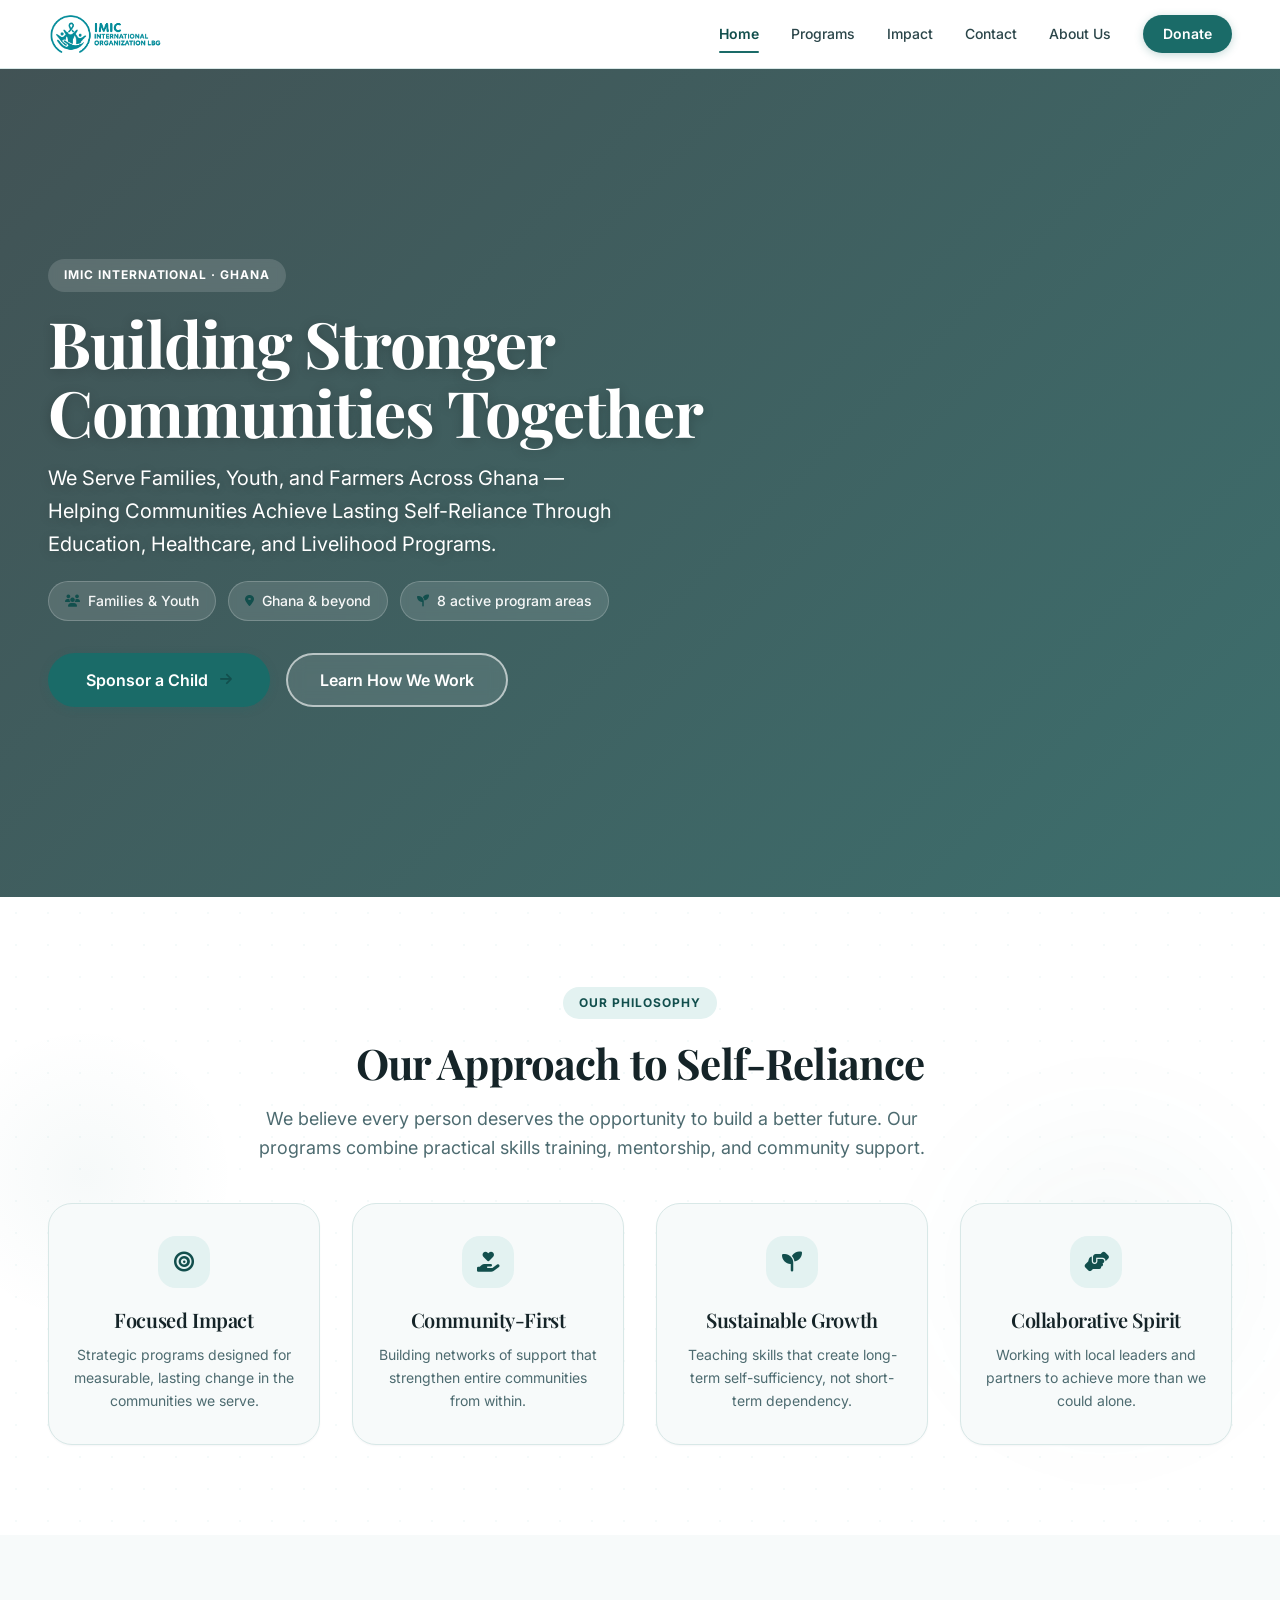
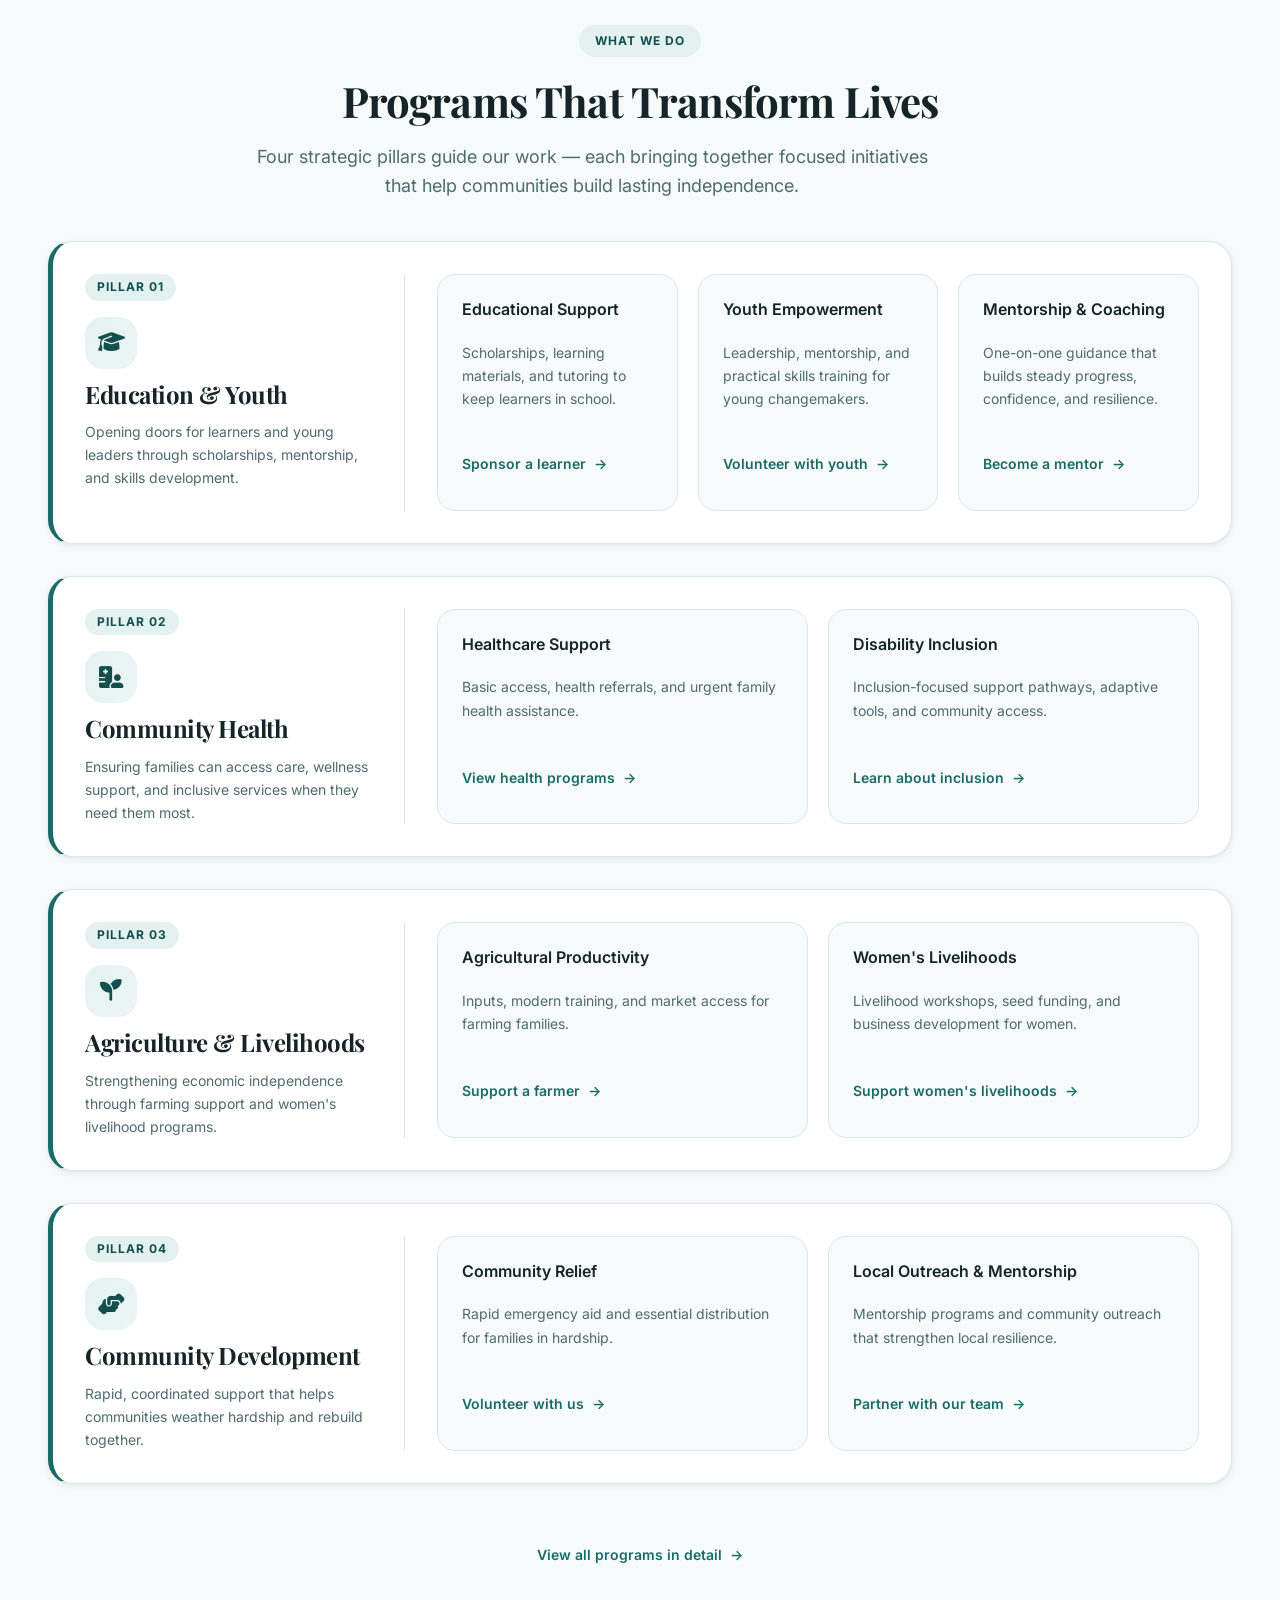
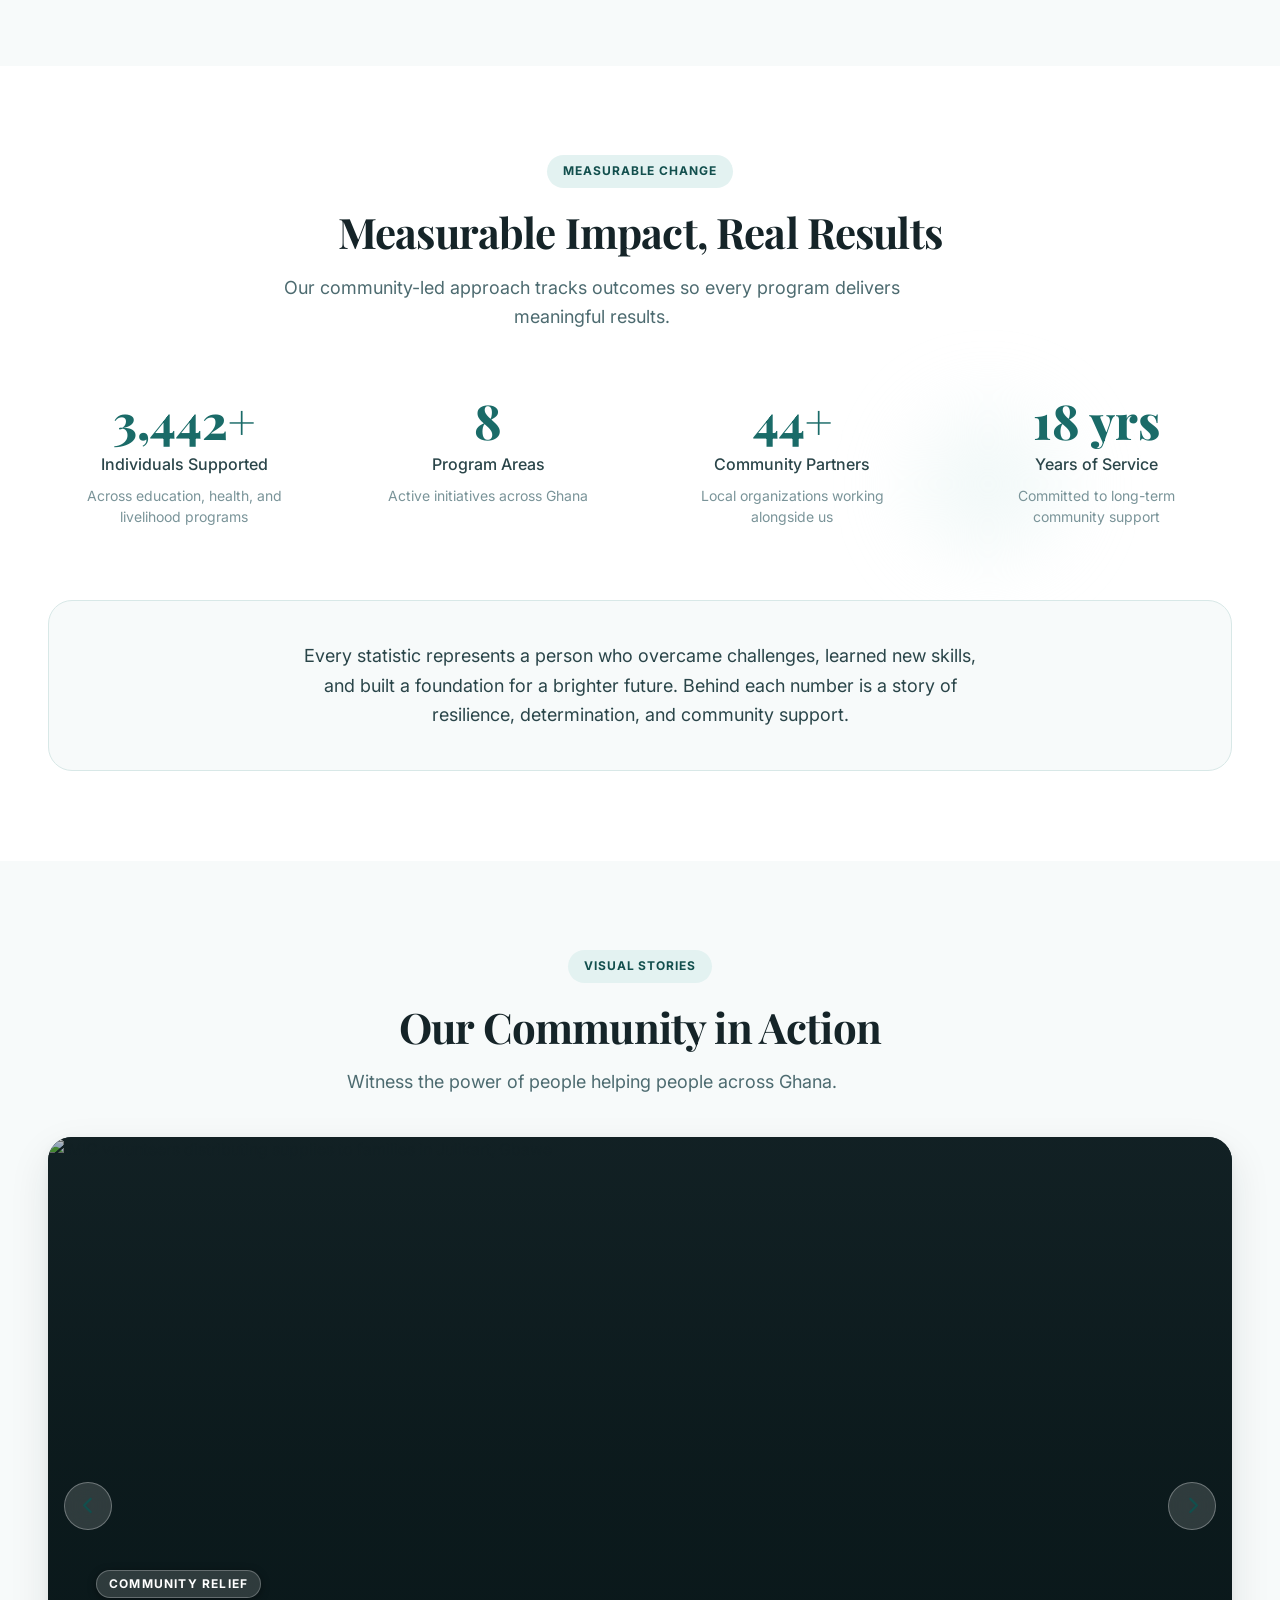
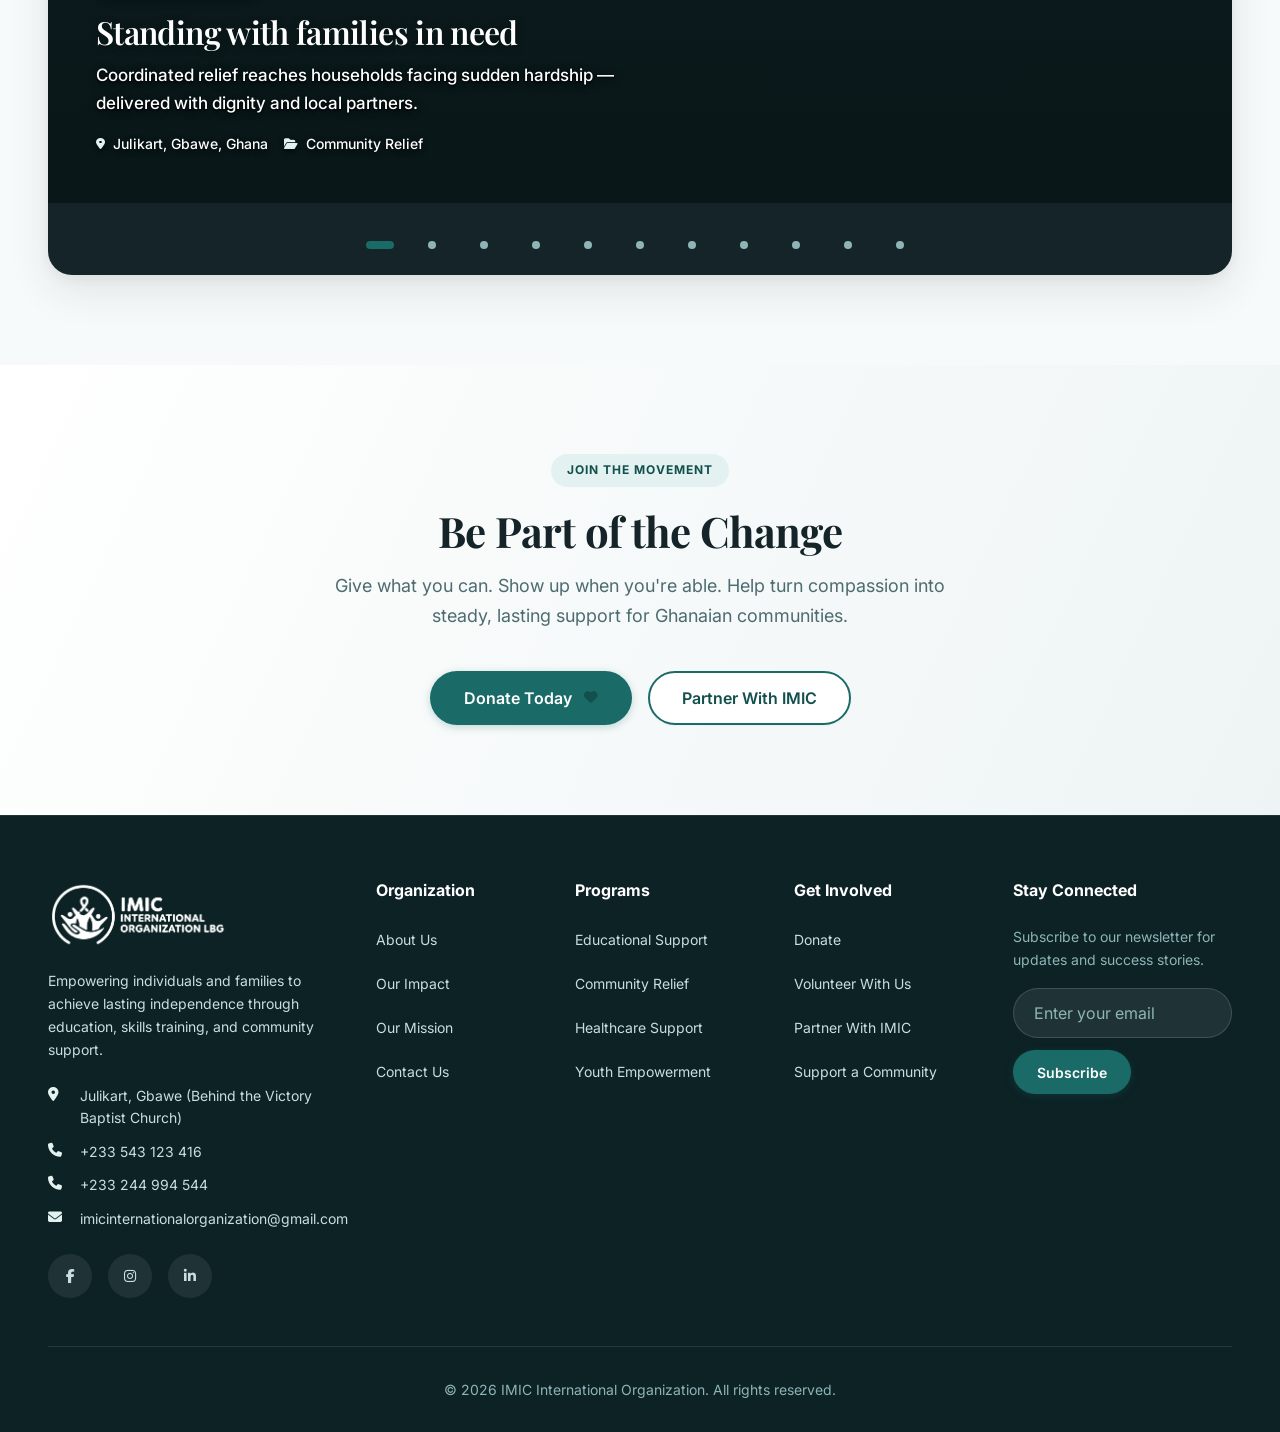
==== commit 2b0aa69b: "updated contacts" ====
--- a/index.html
+++ b/index.html
@@ -49,10 +49,10 @@
         <div class="hero-content">
           <div class="badge">IMIC International · Ghana</div>
           <h1 id="hero-heading">Building Stronger Communities Together</h1>
-          <p class="hero-lead">We serve families, youth, and farmers across Ghana — helping communities achieve lasting
-            self-reliance through education, healthcare, and livelihood programs.</p>
+          <p class="hero-lead">We Serve Families, Youth, and Farmers Across Ghana — Helping Communities Achieve Lasting
+            Self-Reliance Through Education, Healthcare, and Livelihood Programs.</p>
           <ul class="hero-meta" aria-label="Who we serve and where we work">
-            <li><i class="fas fa-users" aria-hidden="true"></i> Families &amp; youth</li>
+            <li><i class="fas fa-users" aria-hidden="true"></i> Families &amp; Youth</li>
             <li><i class="fas fa-map-marker-alt" aria-hidden="true"></i> Ghana &amp; beyond</li>
             <li><i class="fas fa-seedling" aria-hidden="true"></i> 8 active program areas</li>
           </ul>
@@ -296,6 +296,7 @@
             <p><i class="fas fa-map-marker-alt" aria-hidden="true"></i> Julikart, Gbawe (Behind the Victory Baptist
               Church)</p>
             <p><i class="fas fa-phone" aria-hidden="true"></i> <a href="tel:+233543123416">+233 543 123 416</a></p>
+            <p><i class="fas fa-phone" aria-hidden="true"></i> <a href="tel:+233244994544">+233 244 994 544</a></p>
             <p><i class="fas fa-envelope" aria-hidden="true"></i> <a
                 href="mailto:imicinternationalorganization@gmail.com">imicinternationalorganization@gmail.com</a></p>
           </div>
